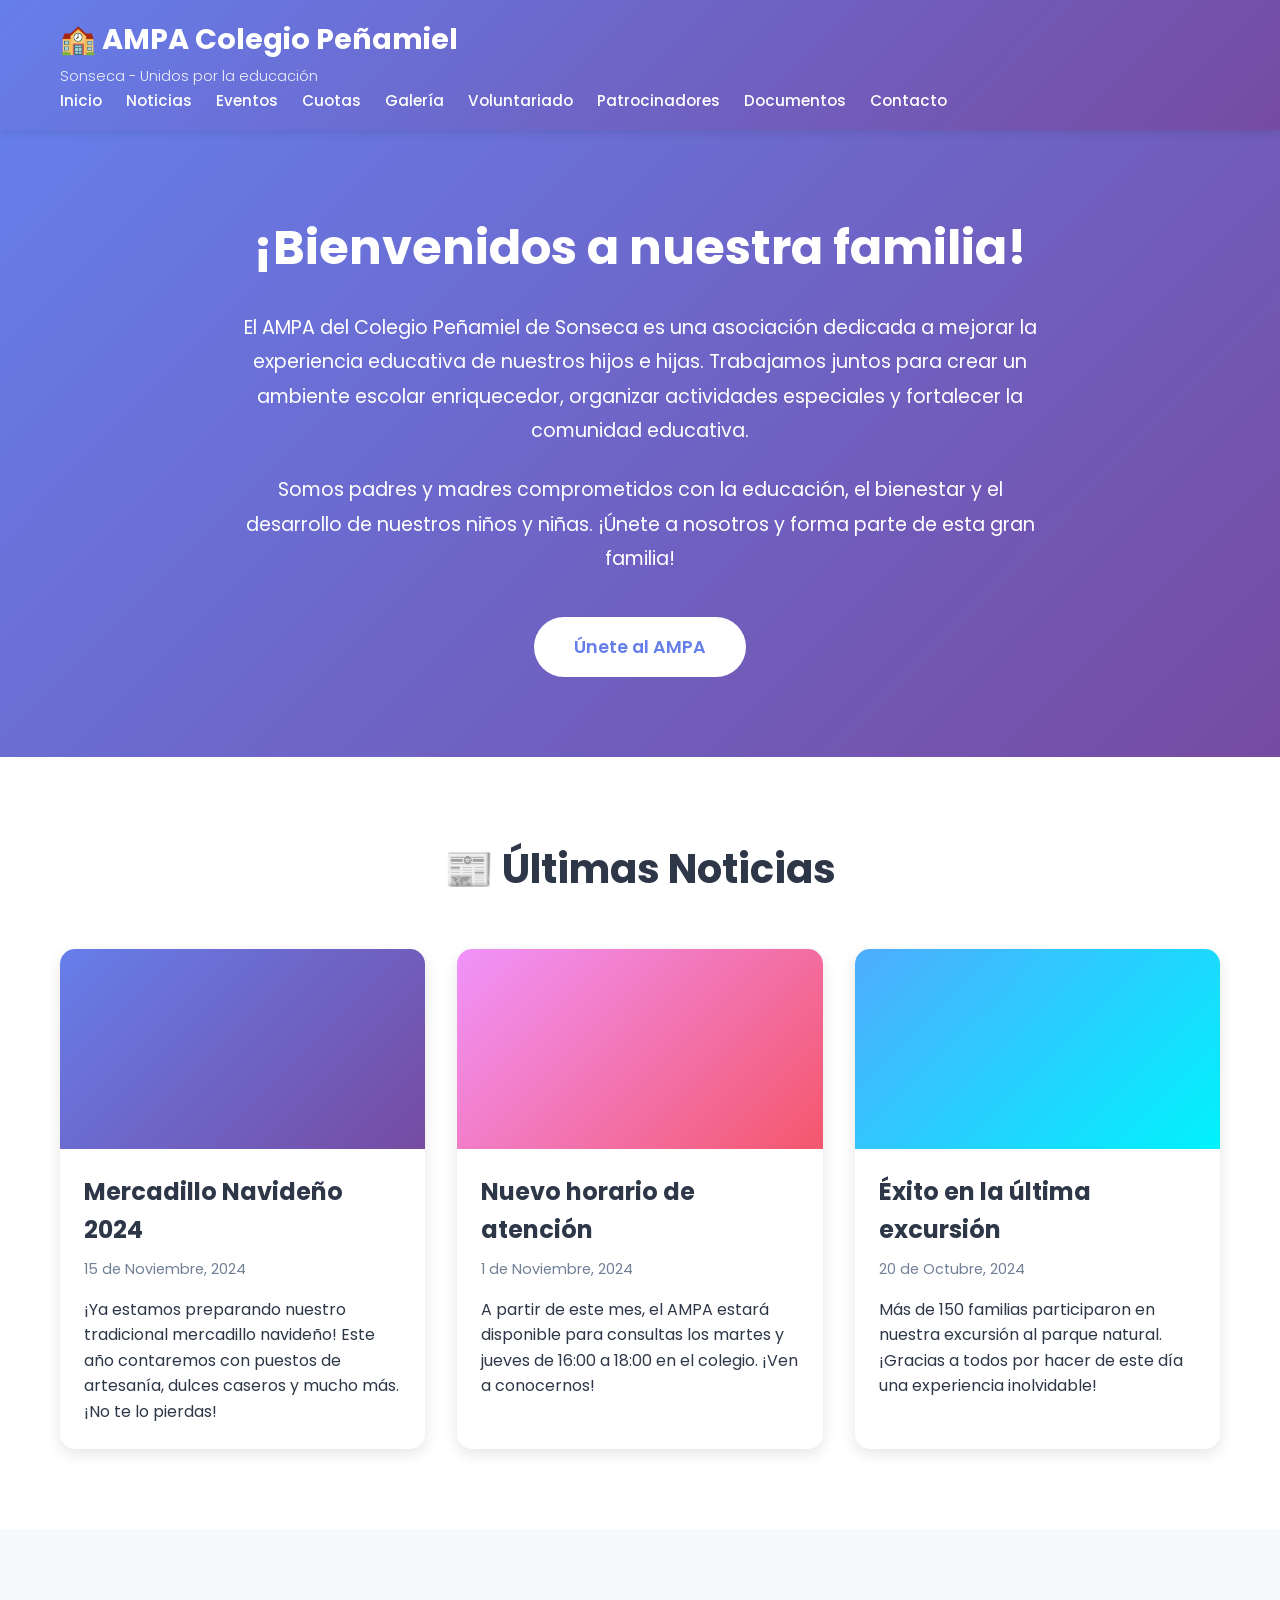
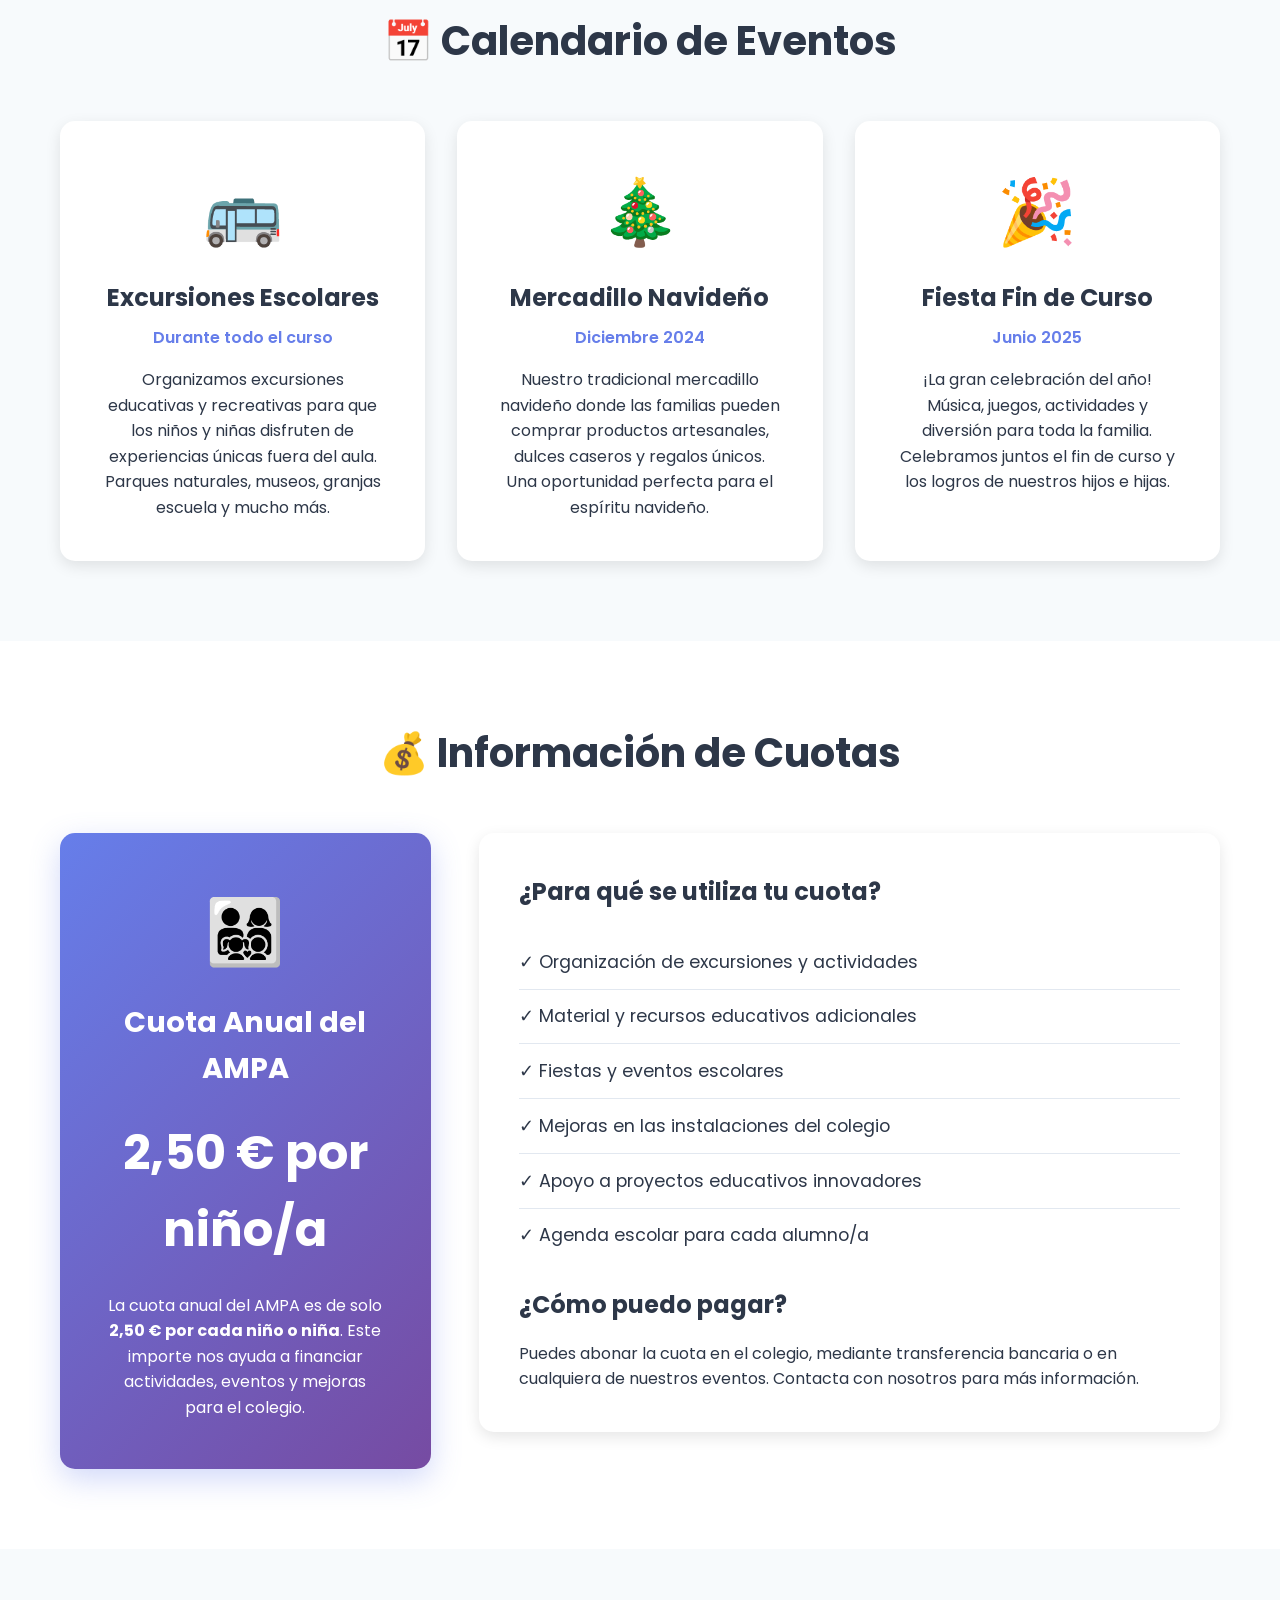
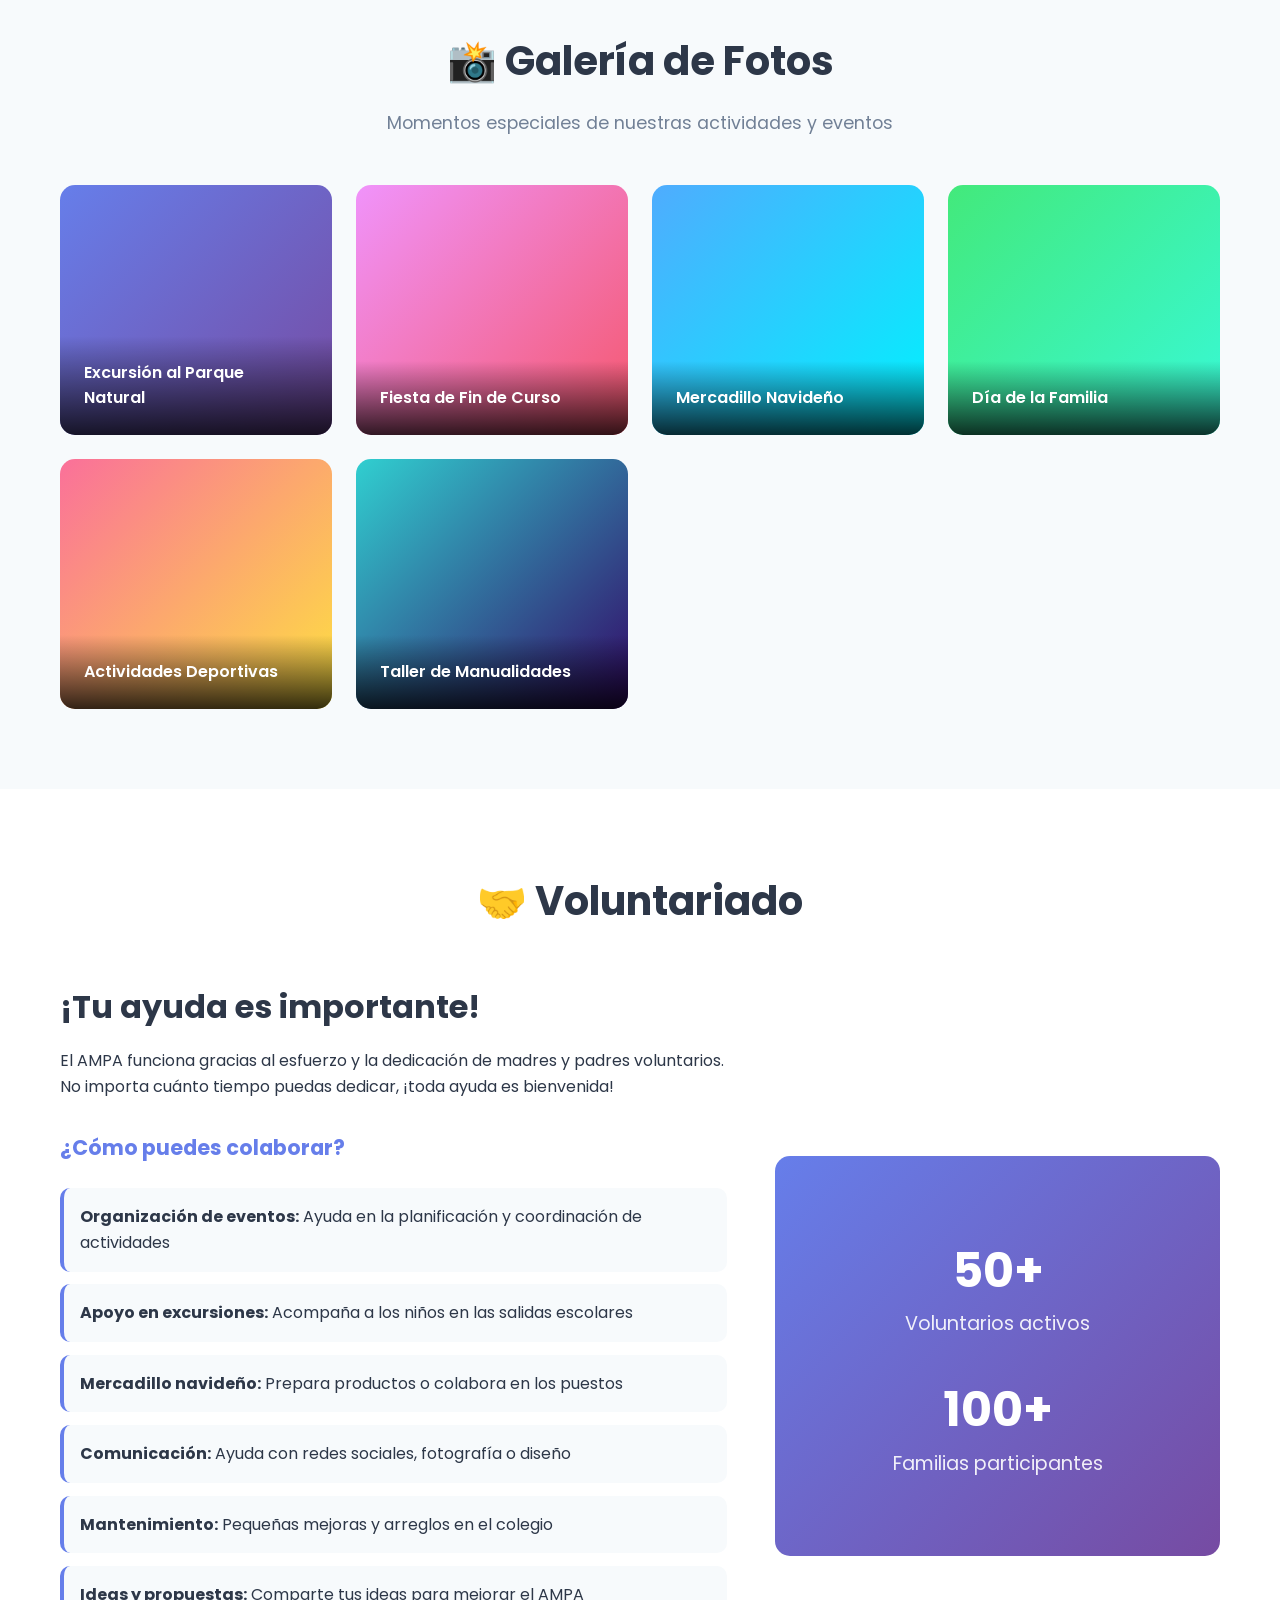
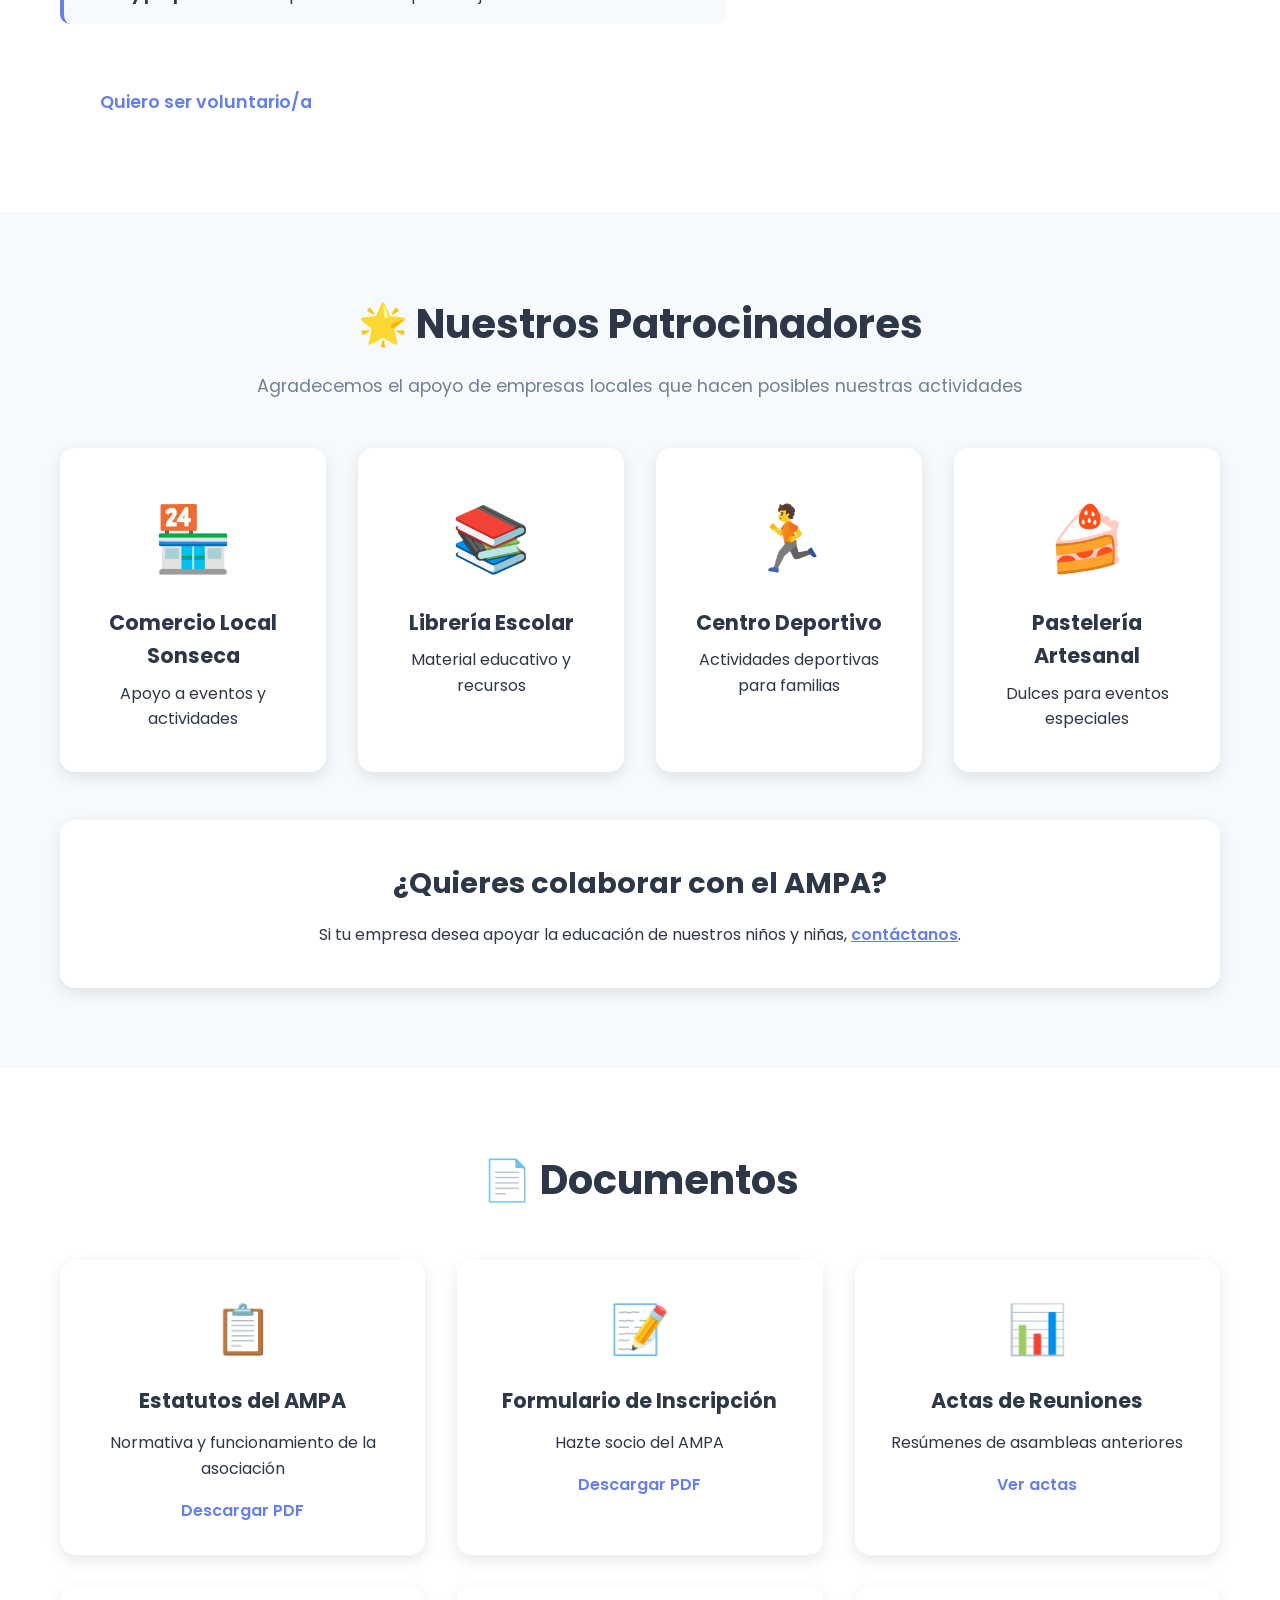
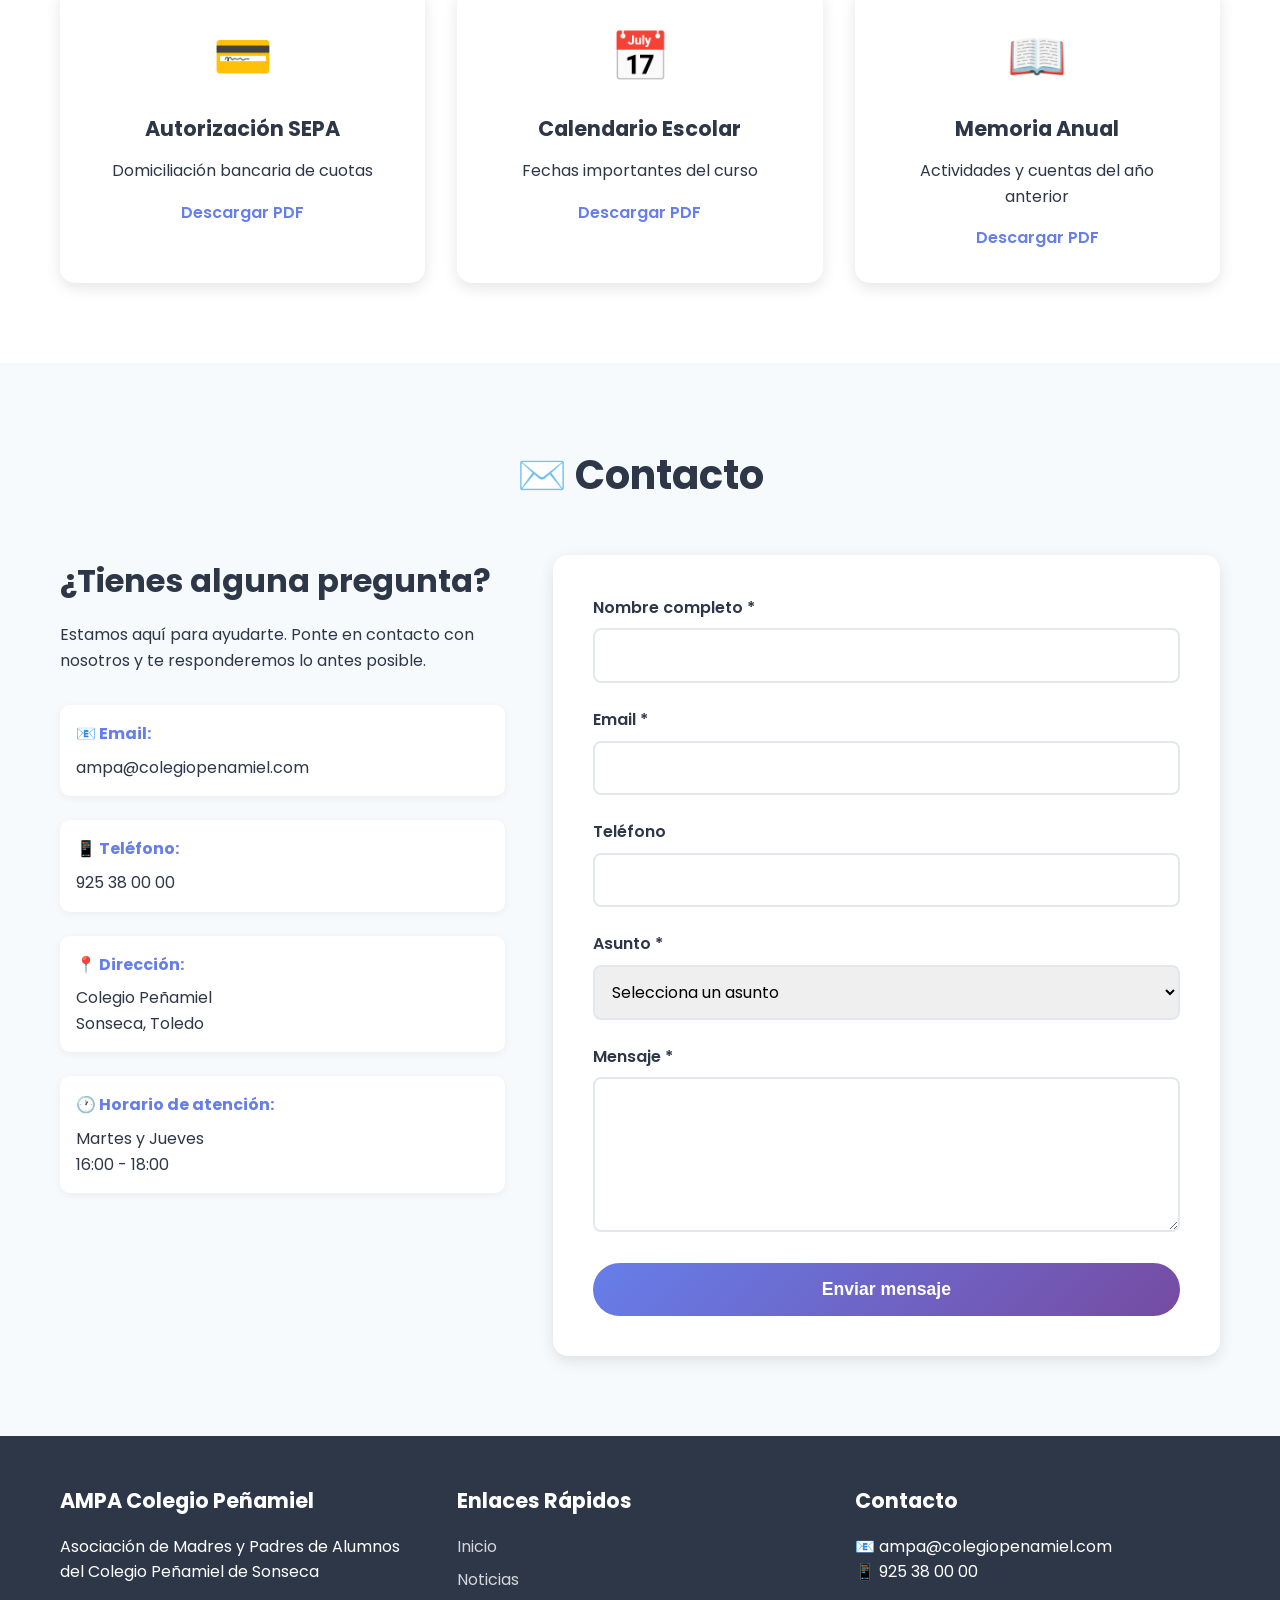
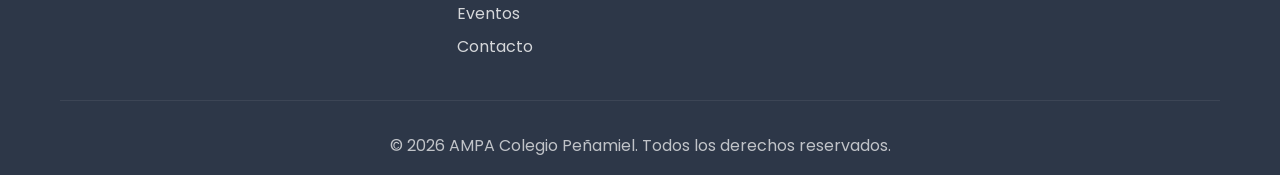
==== index.html @ 803f784a "Create complete AMPA website with all required sections Co-authored-by: ChechuJA <47888961+ChechuJA@" ====
<!DOCTYPE html>
<html lang="es">
<head>
    <meta charset="UTF-8">
    <meta name="viewport" content="width=device-width, initial-scale=1.0">
    <meta name="description" content="AMPA del Colegio Peñamiel de Sonseca - Asociación de Madres y Padres de Alumnos">
    <title>AMPA Colegio Peñamiel - Sonseca</title>
    <link rel="stylesheet" href="styles.css">
    <link rel="preconnect" href="https://fonts.googleapis.com">
    <link rel="preconnect" href="https://fonts.gstatic.com" crossorigin>
    <link href="https://fonts.googleapis.com/css2?family=Poppins:wght@300;400;600;700&display=swap" rel="stylesheet">
</head>
<body>
    <!-- Header -->
    <header>
        <div class="container">
            <div class="logo">
                <h1>🏫 AMPA Colegio Peñamiel</h1>
                <p class="subtitle">Sonseca - Unidos por la educación</p>
            </div>
            <nav>
                <ul>
                    <li><a href="#inicio">Inicio</a></li>
                    <li><a href="#noticias">Noticias</a></li>
                    <li><a href="#calendario">Eventos</a></li>
                    <li><a href="#cuotas">Cuotas</a></li>
                    <li><a href="#galeria">Galería</a></li>
                    <li><a href="#voluntariado">Voluntariado</a></li>
                    <li><a href="#patrocinadores">Patrocinadores</a></li>
                    <li><a href="#documentos">Documentos</a></li>
                    <li><a href="#contacto">Contacto</a></li>
                </ul>
            </nav>
        </div>
    </header>

    <!-- Hero Section / Inicio -->
    <section id="inicio" class="hero">
        <div class="container">
            <div class="hero-content">
                <h2>¡Bienvenidos a nuestra familia!</h2>
                <p class="welcome-text">El AMPA del Colegio Peñamiel de Sonseca es una asociación dedicada a mejorar la experiencia educativa de nuestros hijos e hijas. Trabajamos juntos para crear un ambiente escolar enriquecedor, organizar actividades especiales y fortalecer la comunidad educativa.</p>
                <p class="welcome-text">Somos padres y madres comprometidos con la educación, el bienestar y el desarrollo de nuestros niños y niñas. ¡Únete a nosotros y forma parte de esta gran familia!</p>
                <a href="#contacto" class="cta-button">Únete al AMPA</a>
            </div>
        </div>
    </section>

    <!-- Noticias Section -->
    <section id="noticias" class="section">
        <div class="container">
            <h2 class="section-title">📰 Últimas Noticias</h2>
            <div class="news-grid">
                <article class="news-card">
                    <div class="news-image" style="background: linear-gradient(135deg, #667eea 0%, #764ba2 100%);"></div>
                    <div class="news-content">
                        <h3>Mercadillo Navideño 2024</h3>
                        <p class="date">15 de Noviembre, 2024</p>
                        <p>¡Ya estamos preparando nuestro tradicional mercadillo navideño! Este año contaremos con puestos de artesanía, dulces caseros y mucho más. ¡No te lo pierdas!</p>
                    </div>
                </article>
                <article class="news-card">
                    <div class="news-image" style="background: linear-gradient(135deg, #f093fb 0%, #f5576c 100%);"></div>
                    <div class="news-content">
                        <h3>Nuevo horario de atención</h3>
                        <p class="date">1 de Noviembre, 2024</p>
                        <p>A partir de este mes, el AMPA estará disponible para consultas los martes y jueves de 16:00 a 18:00 en el colegio. ¡Ven a conocernos!</p>
                    </div>
                </article>
                <article class="news-card">
                    <div class="news-image" style="background: linear-gradient(135deg, #4facfe 0%, #00f2fe 100%);"></div>
                    <div class="news-content">
                        <h3>Éxito en la última excursión</h3>
                        <p class="date">20 de Octubre, 2024</p>
                        <p>Más de 150 familias participaron en nuestra excursión al parque natural. ¡Gracias a todos por hacer de este día una experiencia inolvidable!</p>
                    </div>
                </article>
            </div>
        </div>
    </section>

    <!-- Calendario de Eventos -->
    <section id="calendario" class="section section-alt">
        <div class="container">
            <h2 class="section-title">📅 Calendario de Eventos</h2>
            <div class="events-grid">
                <div class="event-card">
                    <div class="event-icon">🚌</div>
                    <h3>Excursiones Escolares</h3>
                    <p class="event-date">Durante todo el curso</p>
                    <p>Organizamos excursiones educativas y recreativas para que los niños y niñas disfruten de experiencias únicas fuera del aula. Parques naturales, museos, granjas escuela y mucho más.</p>
                </div>
                <div class="event-card">
                    <div class="event-icon">🎄</div>
                    <h3>Mercadillo Navideño</h3>
                    <p class="event-date">Diciembre 2024</p>
                    <p>Nuestro tradicional mercadillo navideño donde las familias pueden comprar productos artesanales, dulces caseros y regalos únicos. Una oportunidad perfecta para el espíritu navideño.</p>
                </div>
                <div class="event-card">
                    <div class="event-icon">🎉</div>
                    <h3>Fiesta Fin de Curso</h3>
                    <p class="event-date">Junio 2025</p>
                    <p>¡La gran celebración del año! Música, juegos, actividades y diversión para toda la familia. Celebramos juntos el fin de curso y los logros de nuestros hijos e hijas.</p>
                </div>
            </div>
        </div>
    </section>

    <!-- Información de Cuotas -->
    <section id="cuotas" class="section">
        <div class="container">
            <h2 class="section-title">💰 Información de Cuotas</h2>
            <div class="cuotas-content">
                <div class="cuota-card">
                    <div class="cuota-icon">👨‍👩‍👧‍👦</div>
                    <h3>Cuota Anual del AMPA</h3>
                    <p class="precio">2,50 € por niño/a</p>
                    <p>La cuota anual del AMPA es de solo <strong>2,50 € por cada niño o niña</strong>. Este importe nos ayuda a financiar actividades, eventos y mejoras para el colegio.</p>
                </div>
                <div class="cuota-info">
                    <h3>¿Para qué se utiliza tu cuota?</h3>
                    <ul class="benefits-list">
                        <li>✓ Organización de excursiones y actividades</li>
                        <li>✓ Material y recursos educativos adicionales</li>
                        <li>✓ Fiestas y eventos escolares</li>
                        <li>✓ Mejoras en las instalaciones del colegio</li>
                        <li>✓ Apoyo a proyectos educativos innovadores</li>
                        <li>✓ Agenda escolar para cada alumno/a</li>
                    </ul>
                    <h3>¿Cómo puedo pagar?</h3>
                    <p>Puedes abonar la cuota en el colegio, mediante transferencia bancaria o en cualquiera de nuestros eventos. Contacta con nosotros para más información.</p>
                </div>
            </div>
        </div>
    </section>

    <!-- Galería de Fotos -->
    <section id="galeria" class="section section-alt">
        <div class="container">
            <h2 class="section-title">📸 Galería de Fotos</h2>
            <p class="section-intro">Momentos especiales de nuestras actividades y eventos</p>
            <div class="gallery-grid">
                <div class="gallery-item" style="background: linear-gradient(135deg, #667eea 0%, #764ba2 100%);">
                    <div class="gallery-overlay">
                        <p>Excursión al Parque Natural</p>
                    </div>
                </div>
                <div class="gallery-item" style="background: linear-gradient(135deg, #f093fb 0%, #f5576c 100%);">
                    <div class="gallery-overlay">
                        <p>Fiesta de Fin de Curso</p>
                    </div>
                </div>
                <div class="gallery-item" style="background: linear-gradient(135deg, #4facfe 0%, #00f2fe 100%);">
                    <div class="gallery-overlay">
                        <p>Mercadillo Navideño</p>
                    </div>
                </div>
                <div class="gallery-item" style="background: linear-gradient(135deg, #43e97b 0%, #38f9d7 100%);">
                    <div class="gallery-overlay">
                        <p>Día de la Familia</p>
                    </div>
                </div>
                <div class="gallery-item" style="background: linear-gradient(135deg, #fa709a 0%, #fee140 100%);">
                    <div class="gallery-overlay">
                        <p>Actividades Deportivas</p>
                    </div>
                </div>
                <div class="gallery-item" style="background: linear-gradient(135deg, #30cfd0 0%, #330867 100%);">
                    <div class="gallery-overlay">
                        <p>Taller de Manualidades</p>
                    </div>
                </div>
            </div>
        </div>
    </section>

    <!-- Voluntariado -->
    <section id="voluntariado" class="section">
        <div class="container">
            <h2 class="section-title">🤝 Voluntariado</h2>
            <div class="voluntariado-content">
                <div class="voluntariado-text">
                    <h3>¡Tu ayuda es importante!</h3>
                    <p>El AMPA funciona gracias al esfuerzo y la dedicación de madres y padres voluntarios. No importa cuánto tiempo puedas dedicar, ¡toda ayuda es bienvenida!</p>
                    <h4>¿Cómo puedes colaborar?</h4>
                    <ul class="volunteer-list">
                        <li><strong>Organización de eventos:</strong> Ayuda en la planificación y coordinación de actividades</li>
                        <li><strong>Apoyo en excursiones:</strong> Acompaña a los niños en las salidas escolares</li>
                        <li><strong>Mercadillo navideño:</strong> Prepara productos o colabora en los puestos</li>
                        <li><strong>Comunicación:</strong> Ayuda con redes sociales, fotografía o diseño</li>
                        <li><strong>Mantenimiento:</strong> Pequeñas mejoras y arreglos en el colegio</li>
                        <li><strong>Ideas y propuestas:</strong> Comparte tus ideas para mejorar el AMPA</li>
                    </ul>
                    <a href="#contacto" class="cta-button">Quiero ser voluntario/a</a>
                </div>
                <div class="voluntariado-image" style="background: linear-gradient(135deg, #667eea 0%, #764ba2 100%);">
                    <div class="volunteer-stats">
                        <div class="stat">
                            <h3>50+</h3>
                            <p>Voluntarios activos</p>
                        </div>
                        <div class="stat">
                            <h3>100+</h3>
                            <p>Familias participantes</p>
                        </div>
                    </div>
                </div>
            </div>
        </div>
    </section>

    <!-- Patrocinadores -->
    <section id="patrocinadores" class="section section-alt">
        <div class="container">
            <h2 class="section-title">🌟 Nuestros Patrocinadores</h2>
            <p class="section-intro">Agradecemos el apoyo de empresas locales que hacen posibles nuestras actividades</p>
            <div class="sponsors-grid">
                <div class="sponsor-card">
                    <div class="sponsor-logo">🏪</div>
                    <h4>Comercio Local Sonseca</h4>
                    <p>Apoyo a eventos y actividades</p>
                </div>
                <div class="sponsor-card">
                    <div class="sponsor-logo">📚</div>
                    <h4>Librería Escolar</h4>
                    <p>Material educativo y recursos</p>
                </div>
                <div class="sponsor-card">
                    <div class="sponsor-logo">🏃</div>
                    <h4>Centro Deportivo</h4>
                    <p>Actividades deportivas para familias</p>
                </div>
                <div class="sponsor-card">
                    <div class="sponsor-logo">🍰</div>
                    <h4>Pastelería Artesanal</h4>
                    <p>Dulces para eventos especiales</p>
                </div>
            </div>
            <div class="become-sponsor">
                <h3>¿Quieres colaborar con el AMPA?</h3>
                <p>Si tu empresa desea apoyar la educación de nuestros niños y niñas, <a href="#contacto">contáctanos</a>.</p>
            </div>
        </div>
    </section>

    <!-- Documentos -->
    <section id="documentos" class="section">
        <div class="container">
            <h2 class="section-title">📄 Documentos</h2>
            <div class="documents-grid">
                <div class="document-card">
                    <div class="document-icon">📋</div>
                    <h4>Estatutos del AMPA</h4>
                    <p>Normativa y funcionamiento de la asociación</p>
                    <a href="#" class="doc-link">Descargar PDF</a>
                </div>
                <div class="document-card">
                    <div class="document-icon">📝</div>
                    <h4>Formulario de Inscripción</h4>
                    <p>Hazte socio del AMPA</p>
                    <a href="#" class="doc-link">Descargar PDF</a>
                </div>
                <div class="document-card">
                    <div class="document-icon">📊</div>
                    <h4>Actas de Reuniones</h4>
                    <p>Resúmenes de asambleas anteriores</p>
                    <a href="#" class="doc-link">Ver actas</a>
                </div>
                <div class="document-card">
                    <div class="document-icon">💳</div>
                    <h4>Autorización SEPA</h4>
                    <p>Domiciliación bancaria de cuotas</p>
                    <a href="#" class="doc-link">Descargar PDF</a>
                </div>
                <div class="document-card">
                    <div class="document-icon">📅</div>
                    <h4>Calendario Escolar</h4>
                    <p>Fechas importantes del curso</p>
                    <a href="#" class="doc-link">Descargar PDF</a>
                </div>
                <div class="document-card">
                    <div class="document-icon">📖</div>
                    <h4>Memoria Anual</h4>
                    <p>Actividades y cuentas del año anterior</p>
                    <a href="#" class="doc-link">Descargar PDF</a>
                </div>
            </div>
        </div>
    </section>

    <!-- Formulario de Contacto -->
    <section id="contacto" class="section section-alt">
        <div class="container">
            <h2 class="section-title">✉️ Contacto</h2>
            <div class="contact-content">
                <div class="contact-info">
                    <h3>¿Tienes alguna pregunta?</h3>
                    <p>Estamos aquí para ayudarte. Ponte en contacto con nosotros y te responderemos lo antes posible.</p>
                    <div class="contact-details">
                        <div class="contact-item">
                            <strong>📧 Email:</strong>
                            <p>ampa@colegiopenamiel.com</p>
                        </div>
                        <div class="contact-item">
                            <strong>📱 Teléfono:</strong>
                            <p>925 38 00 00</p>
                        </div>
                        <div class="contact-item">
                            <strong>📍 Dirección:</strong>
                            <p>Colegio Peñamiel<br>Sonseca, Toledo</p>
                        </div>
                        <div class="contact-item">
                            <strong>🕐 Horario de atención:</strong>
                            <p>Martes y Jueves<br>16:00 - 18:00</p>
                        </div>
                    </div>
                </div>
                <div class="contact-form-container">
                    <form id="contactForm" class="contact-form">
                        <div class="form-group">
                            <label for="nombre">Nombre completo *</label>
                            <input type="text" id="nombre" name="nombre" required>
                        </div>
                        <div class="form-group">
                            <label for="email">Email *</label>
                            <input type="email" id="email" name="email" required>
                        </div>
                        <div class="form-group">
                            <label for="telefono">Teléfono</label>
                            <input type="tel" id="telefono" name="telefono">
                        </div>
                        <div class="form-group">
                            <label for="asunto">Asunto *</label>
                            <select id="asunto" name="asunto" required>
                                <option value="">Selecciona un asunto</option>
                                <option value="inscripcion">Inscripción al AMPA</option>
                                <option value="voluntariado">Voluntariado</option>
                                <option value="eventos">Información sobre eventos</option>
                                <option value="cuotas">Consulta sobre cuotas</option>
                                <option value="patrocinio">Patrocinio</option>
                                <option value="otro">Otro</option>
                            </select>
                        </div>
                        <div class="form-group">
                            <label for="mensaje">Mensaje *</label>
                            <textarea id="mensaje" name="mensaje" rows="5" required></textarea>
                        </div>
                        <button type="submit" class="submit-button">Enviar mensaje</button>
                    </form>
                </div>
            </div>
        </div>
    </section>

    <!-- Footer -->
    <footer>
        <div class="container">
            <div class="footer-content">
                <div class="footer-section">
                    <h4>AMPA Colegio Peñamiel</h4>
                    <p>Asociación de Madres y Padres de Alumnos del Colegio Peñamiel de Sonseca</p>
                </div>
                <div class="footer-section">
                    <h4>Enlaces Rápidos</h4>
                    <ul>
                        <li><a href="#inicio">Inicio</a></li>
                        <li><a href="#noticias">Noticias</a></li>
                        <li><a href="#calendario">Eventos</a></li>
                        <li><a href="#contacto">Contacto</a></li>
                    </ul>
                </div>
                <div class="footer-section">
                    <h4>Contacto</h4>
                    <p>📧 ampa@colegiopenamiel.com</p>
                    <p>📱 925 38 00 00</p>
                </div>
            </div>
            <div class="footer-bottom">
                <p>&copy; 2024 AMPA Colegio Peñamiel. Todos los derechos reservados.</p>
            </div>
        </div>
    </footer>

    <script src="script.js"></script>
</body>
</html>
---- styles.css ----
/* Reset and Base Styles */
* {
    margin: 0;
    padding: 0;
    box-sizing: border-box;
}

:root {
    --primary-color: #667eea;
    --secondary-color: #764ba2;
    --accent-color: #f093fb;
    --text-dark: #2d3748;
    --text-light: #718096;
    --bg-light: #f7fafc;
    --bg-white: #ffffff;
    --border-color: #e2e8f0;
    --success-color: #48bb78;
    --warning-color: #ed8936;
}

body {
    font-family: 'Poppins', sans-serif;
    line-height: 1.6;
    color: var(--text-dark);
    background-color: var(--bg-white);
}

.container {
    max-width: 1200px;
    margin: 0 auto;
    padding: 0 20px;
}

/* Header */
header {
    background: linear-gradient(135deg, var(--primary-color) 0%, var(--secondary-color) 100%);
    color: white;
    padding: 1rem 0;
    box-shadow: 0 2px 10px rgba(0,0,0,0.1);
    position: sticky;
    top: 0;
    z-index: 1000;
}

header .container {
    display: flex;
    justify-content: space-between;
    align-items: center;
    flex-wrap: wrap;
}

.logo h1 {
    font-size: 1.8rem;
    font-weight: 700;
    margin-bottom: 0.2rem;
}

.logo .subtitle {
    font-size: 0.9rem;
    opacity: 0.9;
    font-weight: 300;
}

nav ul {
    list-style: none;
    display: flex;
    gap: 1.5rem;
    flex-wrap: wrap;
}

nav a {
    color: white;
    text-decoration: none;
    font-weight: 500;
    transition: opacity 0.3s;
    font-size: 0.95rem;
}

nav a:hover {
    opacity: 0.8;
}

/* Hero Section */
.hero {
    background: linear-gradient(135deg, #667eea 0%, #764ba2 100%);
    color: white;
    padding: 5rem 0;
    text-align: center;
}

.hero-content h2 {
    font-size: 3rem;
    font-weight: 700;
    margin-bottom: 1.5rem;
}

.welcome-text {
    font-size: 1.2rem;
    max-width: 800px;
    margin: 0 auto 1.5rem;
    line-height: 1.8;
}

.cta-button {
    display: inline-block;
    background: white;
    color: var(--primary-color);
    padding: 1rem 2.5rem;
    border-radius: 50px;
    text-decoration: none;
    font-weight: 600;
    margin-top: 1rem;
    transition: transform 0.3s, box-shadow 0.3s;
    font-size: 1.1rem;
}

.cta-button:hover {
    transform: translateY(-2px);
    box-shadow: 0 10px 25px rgba(0,0,0,0.2);
}

/* Section Styles */
.section {
    padding: 5rem 0;
}

.section-alt {
    background-color: var(--bg-light);
}

.section-title {
    font-size: 2.5rem;
    font-weight: 700;
    text-align: center;
    margin-bottom: 1rem;
    color: var(--text-dark);
}

.section-intro {
    text-align: center;
    font-size: 1.1rem;
    color: var(--text-light);
    margin-bottom: 3rem;
}

/* News Section */
.news-grid {
    display: grid;
    grid-template-columns: repeat(auto-fit, minmax(300px, 1fr));
    gap: 2rem;
    margin-top: 3rem;
}

.news-card {
    background: white;
    border-radius: 15px;
    overflow: hidden;
    box-shadow: 0 5px 15px rgba(0,0,0,0.1);
    transition: transform 0.3s, box-shadow 0.3s;
}

.news-card:hover {
    transform: translateY(-5px);
    box-shadow: 0 10px 25px rgba(0,0,0,0.15);
}

.news-image {
    height: 200px;
    background-size: cover;
    background-position: center;
}

.news-content {
    padding: 1.5rem;
}

.news-content h3 {
    font-size: 1.5rem;
    margin-bottom: 0.5rem;
    color: var(--text-dark);
}

.news-content .date {
    color: var(--text-light);
    font-size: 0.9rem;
    margin-bottom: 1rem;
}

/* Events Section */
.events-grid {
    display: grid;
    grid-template-columns: repeat(auto-fit, minmax(280px, 1fr));
    gap: 2rem;
    margin-top: 3rem;
}

.event-card {
    background: white;
    padding: 2.5rem;
    border-radius: 15px;
    text-align: center;
    box-shadow: 0 5px 15px rgba(0,0,0,0.1);
    transition: transform 0.3s;
}

.event-card:hover {
    transform: translateY(-5px);
}

.event-icon {
    font-size: 4rem;
    margin-bottom: 1rem;
}

.event-card h3 {
    font-size: 1.5rem;
    margin-bottom: 0.5rem;
    color: var(--text-dark);
}

.event-date {
    color: var(--primary-color);
    font-weight: 600;
    margin-bottom: 1rem;
}

/* Cuotas Section */
.cuotas-content {
    display: grid;
    grid-template-columns: 1fr 2fr;
    gap: 3rem;
    margin-top: 3rem;
    align-items: start;
}

.cuota-card {
    background: linear-gradient(135deg, var(--primary-color) 0%, var(--secondary-color) 100%);
    color: white;
    padding: 3rem;
    border-radius: 15px;
    text-align: center;
    box-shadow: 0 10px 30px rgba(102, 126, 234, 0.3);
}

.cuota-icon {
    font-size: 4rem;
    margin-bottom: 1rem;
}

.cuota-card h3 {
    font-size: 1.8rem;
    margin-bottom: 1rem;
}

.precio {
    font-size: 3rem;
    font-weight: 700;
    margin: 1.5rem 0;
}

.cuota-info {
    background: white;
    padding: 2.5rem;
    border-radius: 15px;
    box-shadow: 0 5px 15px rgba(0,0,0,0.1);
}

.cuota-info h3 {
    color: var(--text-dark);
    margin-bottom: 1rem;
    font-size: 1.5rem;
}

.benefits-list {
    list-style: none;
    margin: 1.5rem 0;
}

.benefits-list li {
    padding: 0.8rem 0;
    border-bottom: 1px solid var(--border-color);
    font-size: 1.1rem;
}

.benefits-list li:last-child {
    border-bottom: none;
}

/* Gallery Section */
.gallery-grid {
    display: grid;
    grid-template-columns: repeat(auto-fit, minmax(250px, 1fr));
    gap: 1.5rem;
    margin-top: 3rem;
}

.gallery-item {
    height: 250px;
    border-radius: 15px;
    overflow: hidden;
    position: relative;
    cursor: pointer;
    transition: transform 0.3s;
}

.gallery-item:hover {
    transform: scale(1.05);
}

.gallery-overlay {
    position: absolute;
    bottom: 0;
    left: 0;
    right: 0;
    background: linear-gradient(to top, rgba(0,0,0,0.8), transparent);
    color: white;
    padding: 1.5rem;
    font-weight: 600;
}

/* Voluntariado Section */
.voluntariado-content {
    display: grid;
    grid-template-columns: 1.5fr 1fr;
    gap: 3rem;
    margin-top: 3rem;
    align-items: center;
}

.voluntariado-text h3 {
    font-size: 2rem;
    margin-bottom: 1rem;
    color: var(--text-dark);
}

.voluntariado-text h4 {
    font-size: 1.3rem;
    margin-top: 2rem;
    margin-bottom: 1rem;
    color: var(--primary-color);
}

.volunteer-list {
    list-style: none;
    margin: 1.5rem 0 2rem;
}

.volunteer-list li {
    padding: 1rem;
    margin-bottom: 0.8rem;
    background: var(--bg-light);
    border-radius: 10px;
    border-left: 4px solid var(--primary-color);
}

.voluntariado-image {
    height: 400px;
    border-radius: 15px;
    display: flex;
    align-items: center;
    justify-content: center;
    color: white;
}

.volunteer-stats {
    text-align: center;
}

.volunteer-stats .stat {
    margin: 2rem 0;
}

.volunteer-stats h3 {
    font-size: 3rem;
    font-weight: 700;
}

.volunteer-stats p {
    font-size: 1.2rem;
    opacity: 0.9;
}

/* Sponsors Section */
.sponsors-grid {
    display: grid;
    grid-template-columns: repeat(auto-fit, minmax(250px, 1fr));
    gap: 2rem;
    margin-top: 3rem;
}

.sponsor-card {
    background: white;
    padding: 2.5rem;
    border-radius: 15px;
    text-align: center;
    box-shadow: 0 5px 15px rgba(0,0,0,0.1);
    transition: transform 0.3s;
}

.sponsor-card:hover {
    transform: translateY(-5px);
}

.sponsor-logo {
    font-size: 4rem;
    margin-bottom: 1rem;
}

.sponsor-card h4 {
    font-size: 1.3rem;
    margin-bottom: 0.5rem;
    color: var(--text-dark);
}

.become-sponsor {
    margin-top: 3rem;
    text-align: center;
    padding: 2.5rem;
    background: white;
    border-radius: 15px;
    box-shadow: 0 5px 15px rgba(0,0,0,0.1);
}

.become-sponsor h3 {
    font-size: 1.8rem;
    margin-bottom: 1rem;
    color: var(--text-dark);
}

.become-sponsor a {
    color: var(--primary-color);
    font-weight: 600;
}

/* Documents Section */
.documents-grid {
    display: grid;
    grid-template-columns: repeat(auto-fit, minmax(280px, 1fr));
    gap: 2rem;
    margin-top: 3rem;
}

.document-card {
    background: white;
    padding: 2rem;
    border-radius: 15px;
    box-shadow: 0 5px 15px rgba(0,0,0,0.1);
    transition: transform 0.3s;
    text-align: center;
}

.document-card:hover {
    transform: translateY(-5px);
}

.document-icon {
    font-size: 3rem;
    margin-bottom: 1rem;
}

.document-card h4 {
    font-size: 1.3rem;
    margin-bottom: 0.8rem;
    color: var(--text-dark);
}

.doc-link {
    display: inline-block;
    margin-top: 1rem;
    color: var(--primary-color);
    text-decoration: none;
    font-weight: 600;
    transition: color 0.3s;
}

.doc-link:hover {
    color: var(--secondary-color);
}

/* Contact Section */
.contact-content {
    display: grid;
    grid-template-columns: 1fr 1.5fr;
    gap: 3rem;
    margin-top: 3rem;
}

.contact-info h3 {
    font-size: 2rem;
    margin-bottom: 1rem;
    color: var(--text-dark);
}

.contact-details {
    margin-top: 2rem;
}

.contact-item {
    margin-bottom: 1.5rem;
    padding: 1rem;
    background: white;
    border-radius: 10px;
    box-shadow: 0 2px 8px rgba(0,0,0,0.05);
}

.contact-item strong {
    color: var(--primary-color);
    display: block;
    margin-bottom: 0.5rem;
}

.contact-form-container {
    background: white;
    padding: 2.5rem;
    border-radius: 15px;
    box-shadow: 0 5px 15px rgba(0,0,0,0.1);
}

.contact-form .form-group {
    margin-bottom: 1.5rem;
}

.contact-form label {
    display: block;
    margin-bottom: 0.5rem;
    font-weight: 600;
    color: var(--text-dark);
}

.contact-form input,
.contact-form select,
.contact-form textarea {
    width: 100%;
    padding: 0.8rem;
    border: 2px solid var(--border-color);
    border-radius: 8px;
    font-family: 'Poppins', sans-serif;
    font-size: 1rem;
    transition: border-color 0.3s;
}

.contact-form input:focus,
.contact-form select:focus,
.contact-form textarea:focus {
    outline: none;
    border-color: var(--primary-color);
}

.submit-button {
    background: linear-gradient(135deg, var(--primary-color) 0%, var(--secondary-color) 100%);
    color: white;
    padding: 1rem 2.5rem;
    border: none;
    border-radius: 50px;
    font-size: 1.1rem;
    font-weight: 600;
    cursor: pointer;
    transition: transform 0.3s, box-shadow 0.3s;
    width: 100%;
}

.submit-button:hover {
    transform: translateY(-2px);
    box-shadow: 0 10px 25px rgba(102, 126, 234, 0.3);
}

/* Footer */
footer {
    background: var(--text-dark);
    color: white;
    padding: 3rem 0 1rem;
}

.footer-content {
    display: grid;
    grid-template-columns: repeat(auto-fit, minmax(250px, 1fr));
    gap: 2rem;
    margin-bottom: 2rem;
}

.footer-section h4 {
    font-size: 1.3rem;
    margin-bottom: 1rem;
}

.footer-section ul {
    list-style: none;
}

.footer-section ul li {
    margin-bottom: 0.5rem;
}

.footer-section a {
    color: white;
    text-decoration: none;
    opacity: 0.8;
    transition: opacity 0.3s;
}

.footer-section a:hover {
    opacity: 1;
}

.footer-bottom {
    text-align: center;
    padding-top: 2rem;
    border-top: 1px solid rgba(255,255,255,0.1);
    opacity: 0.7;
}

/* Responsive Design */
@media (max-width: 768px) {
    header .container {
        flex-direction: column;
        gap: 1rem;
    }
    
    nav ul {
        justify-content: center;
        gap: 1rem;
    }
    
    nav a {
        font-size: 0.85rem;
    }
    
    .hero-content h2 {
        font-size: 2rem;
    }
    
    .welcome-text {
        font-size: 1rem;
    }
    
    .section-title {
        font-size: 2rem;
    }
    
    .cuotas-content,
    .voluntariado-content,
    .contact-content {
        grid-template-columns: 1fr;
    }
    
    .voluntariado-image {
        height: 300px;
    }
    
    .news-grid,
    .events-grid,
    .sponsors-grid,
    .documents-grid,
    .gallery-grid {
        grid-template-columns: 1fr;
    }
}

@media (max-width: 480px) {
    .logo h1 {
        font-size: 1.5rem;
    }
    
    .hero {
        padding: 3rem 0;
    }
    
    .hero-content h2 {
        font-size: 1.8rem;
    }
    
    .section {
        padding: 3rem 0;
    }
    
    .cta-button {
        padding: 0.8rem 2rem;
        font-size: 1rem;
    }
}

/* Smooth scrolling */
html {
    scroll-behavior: smooth;
}

/* Loading animation for images */
@keyframes fadeIn {
    from {
        opacity: 0;
        transform: translateY(20px);
    }
    to {
        opacity: 1;
        transform: translateY(0);
    }
}

.news-card,
.event-card,
.gallery-item {
    animation: fadeIn 0.6s ease-in-out;
}
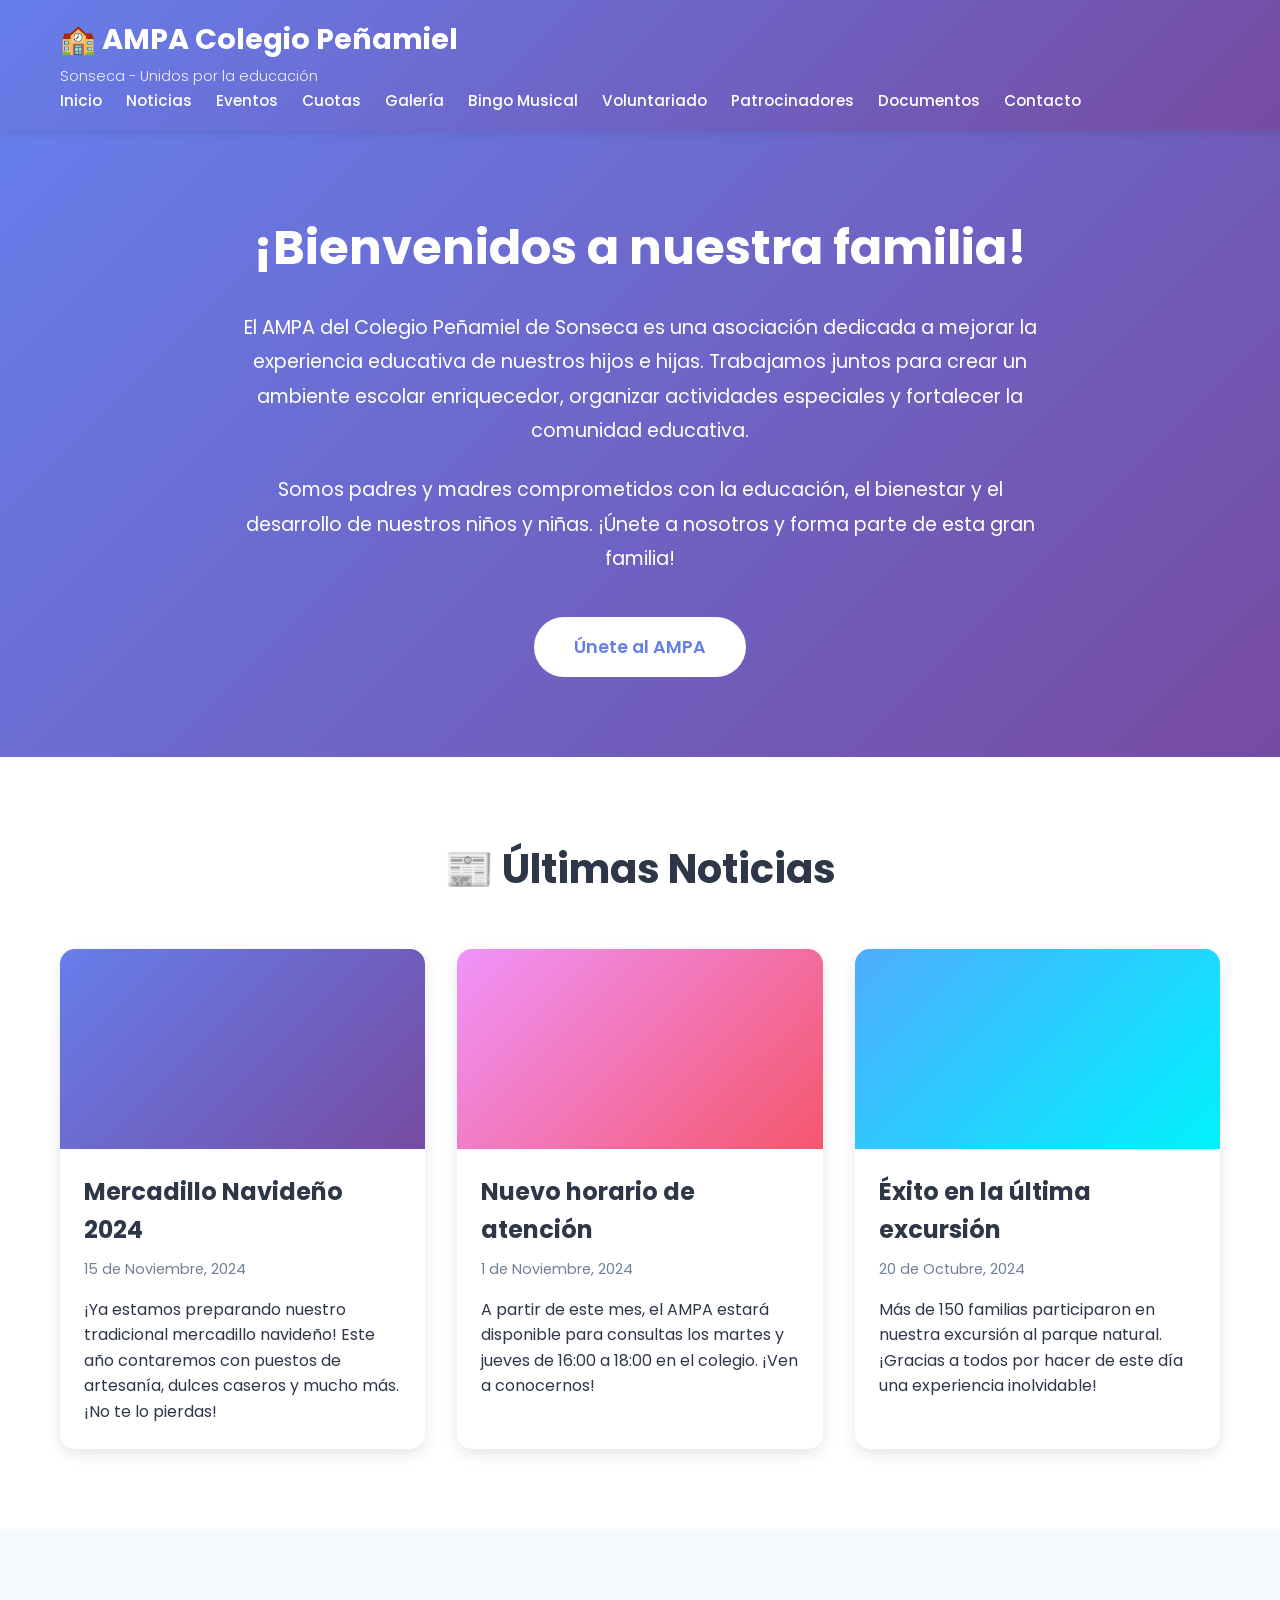
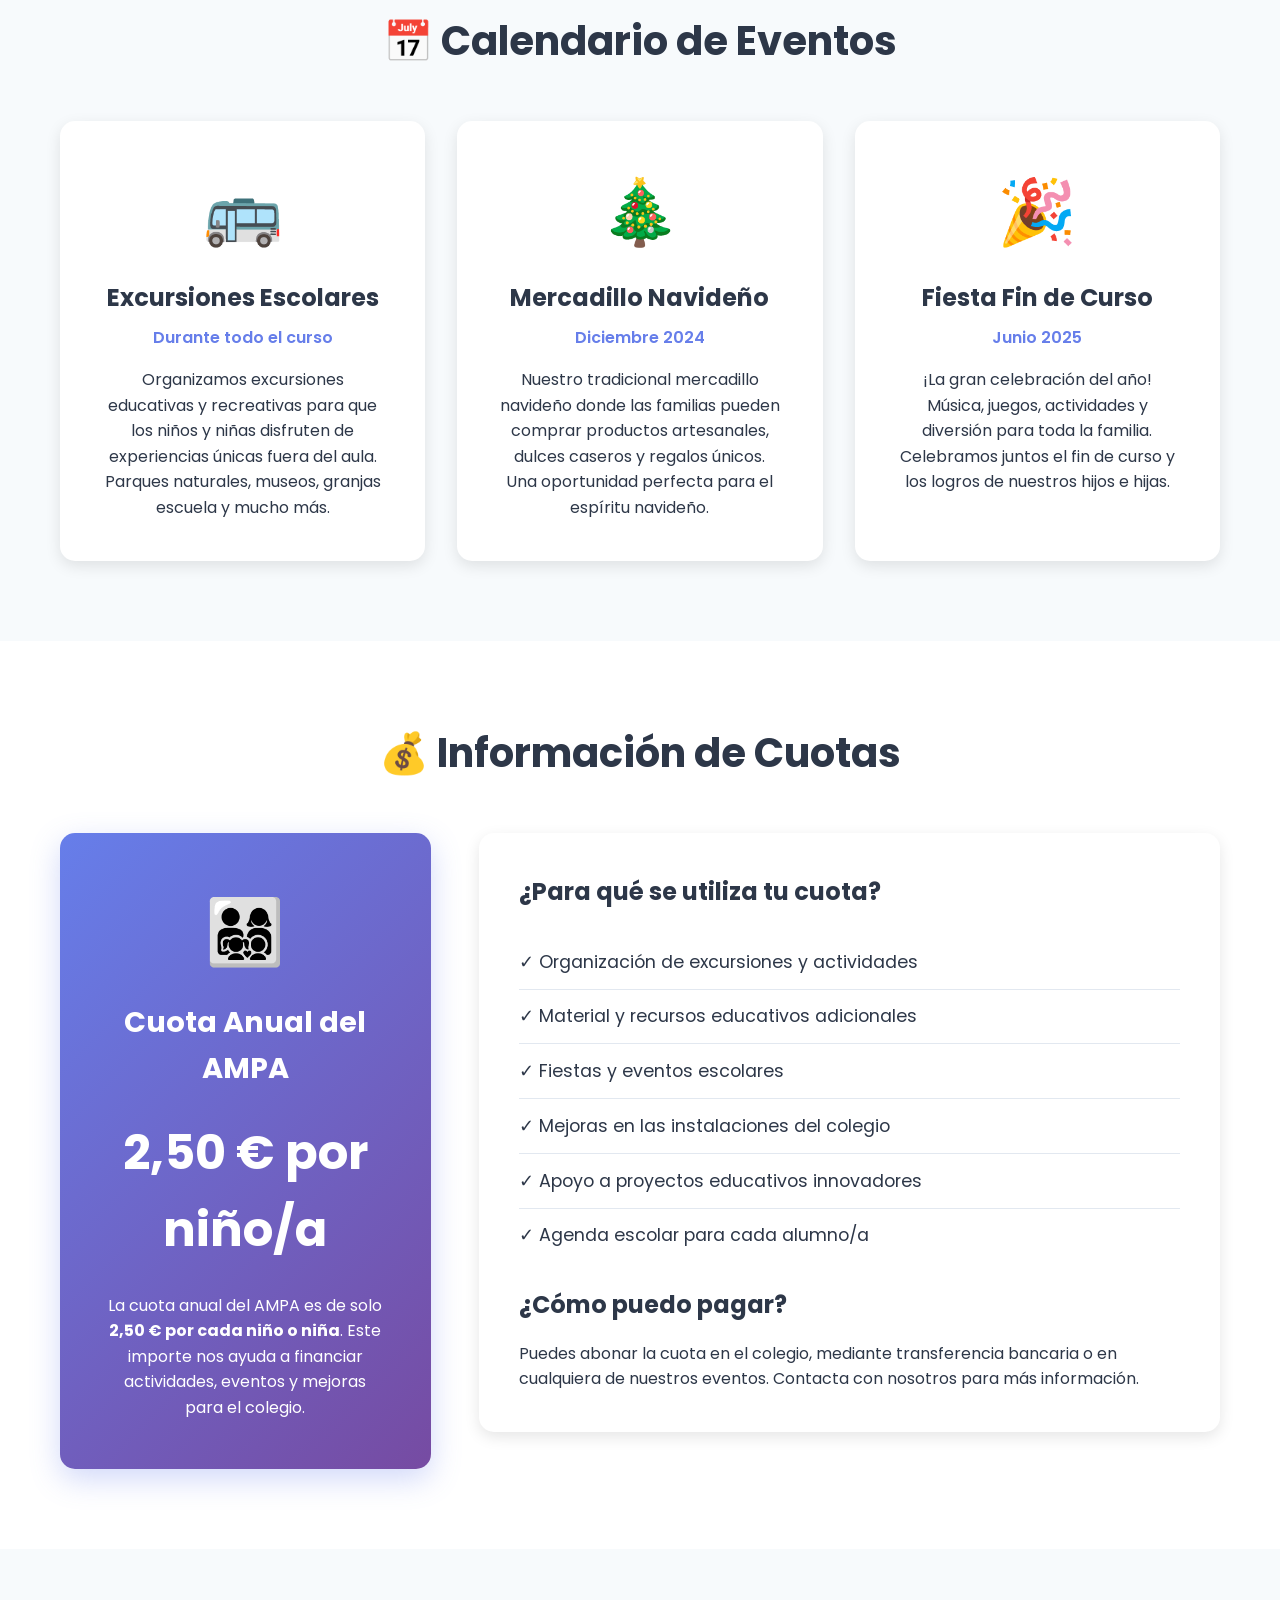
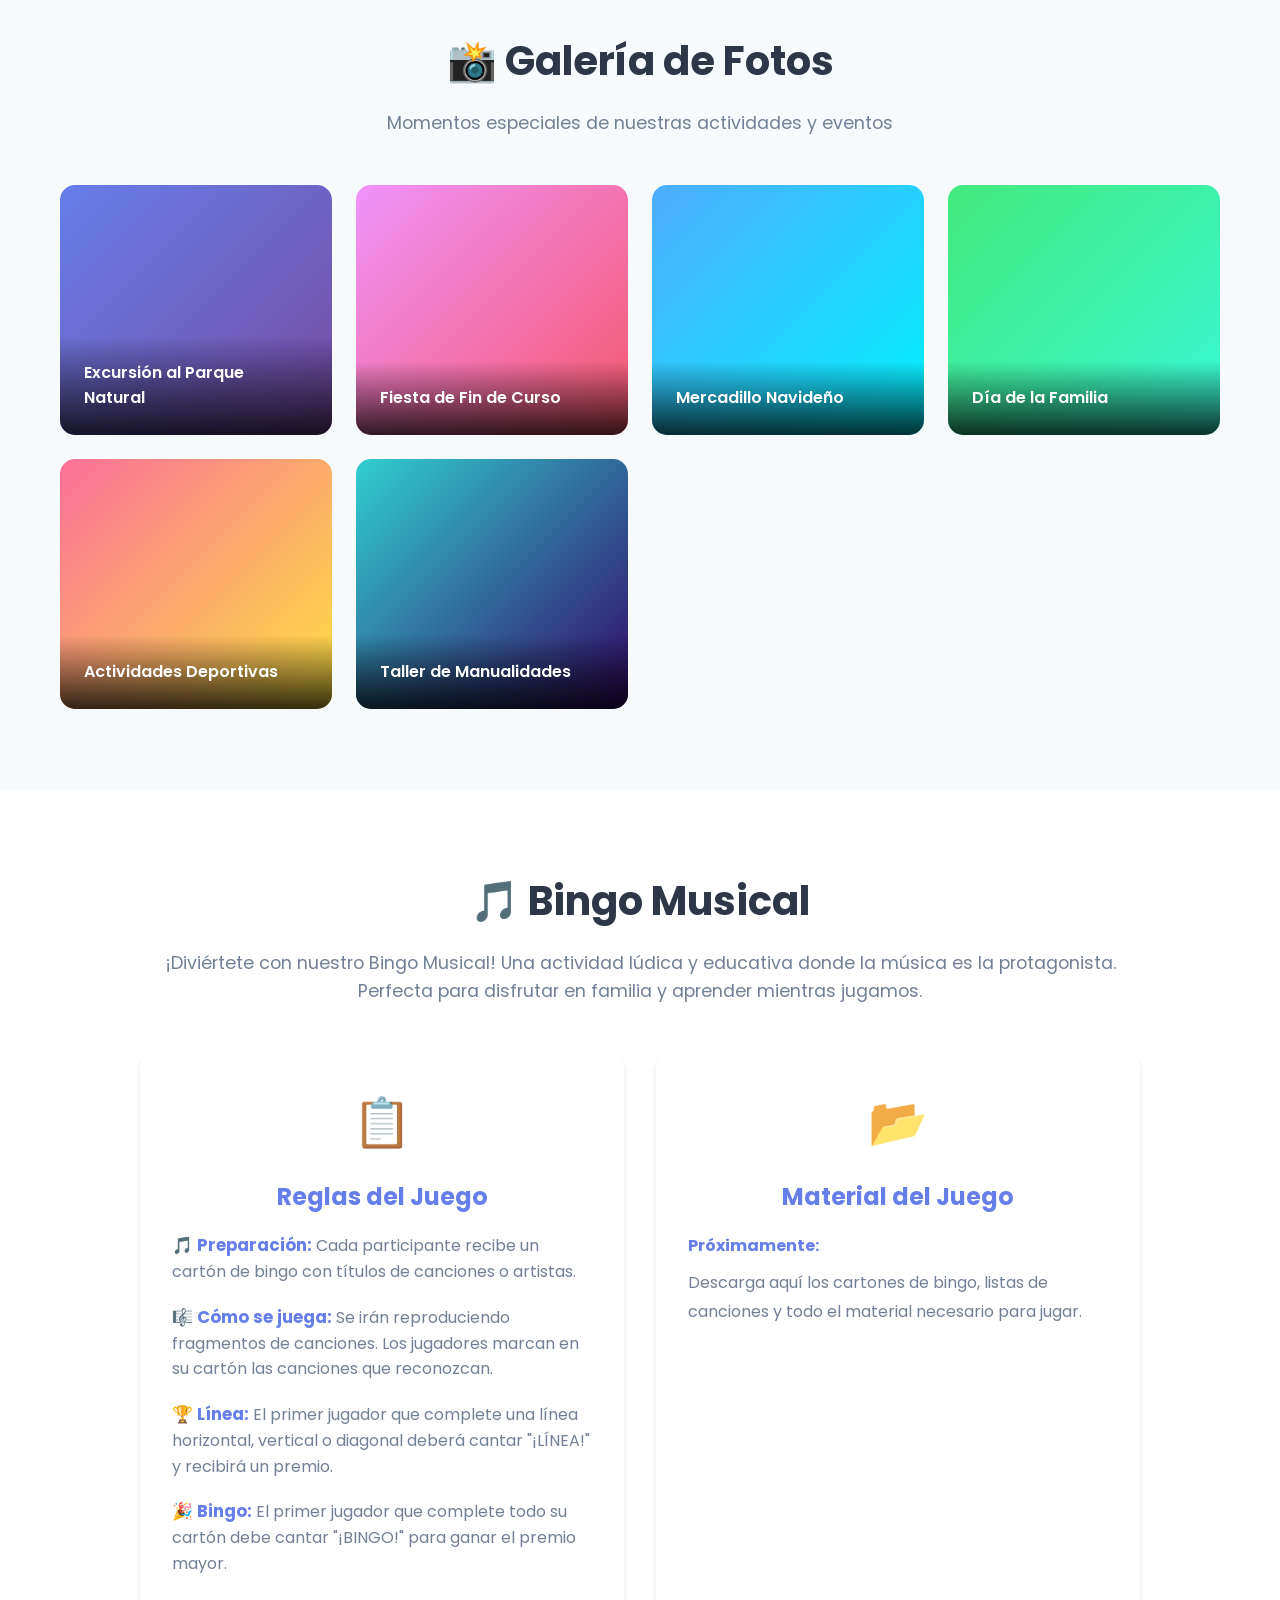
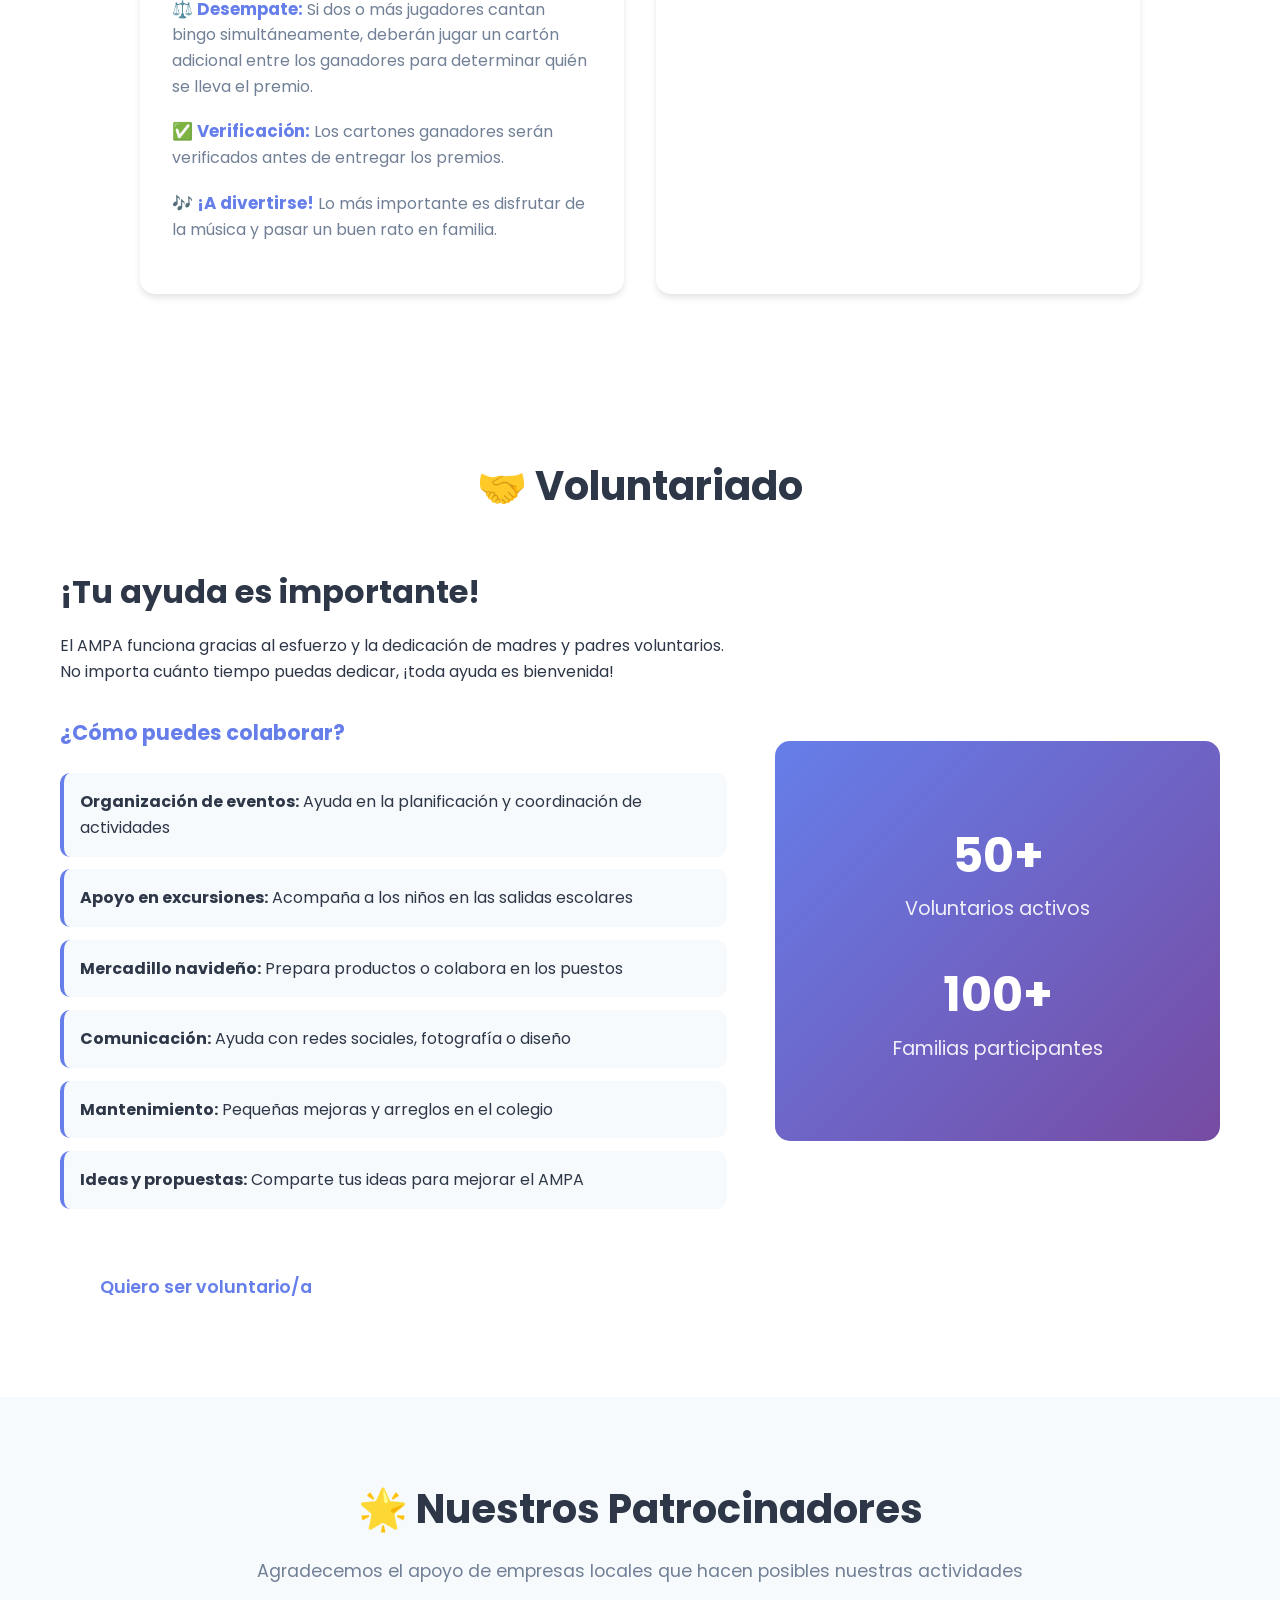
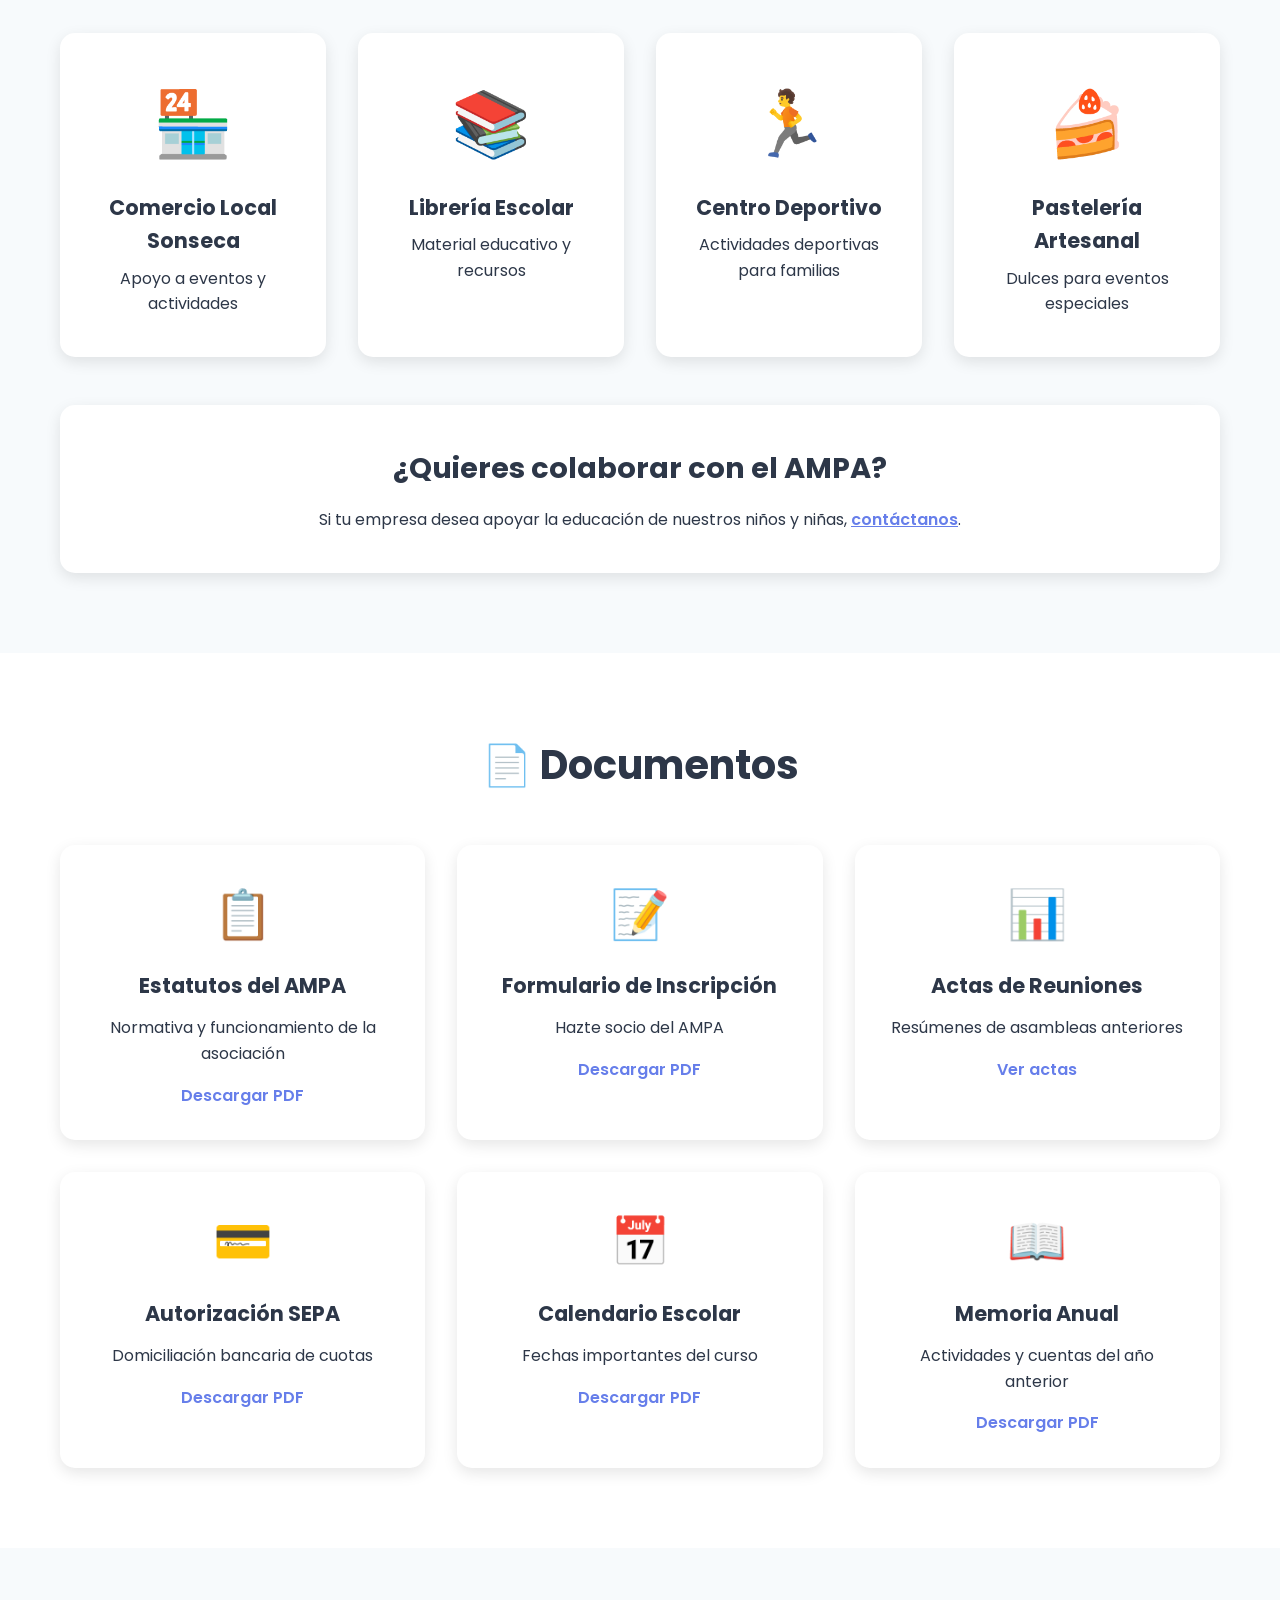
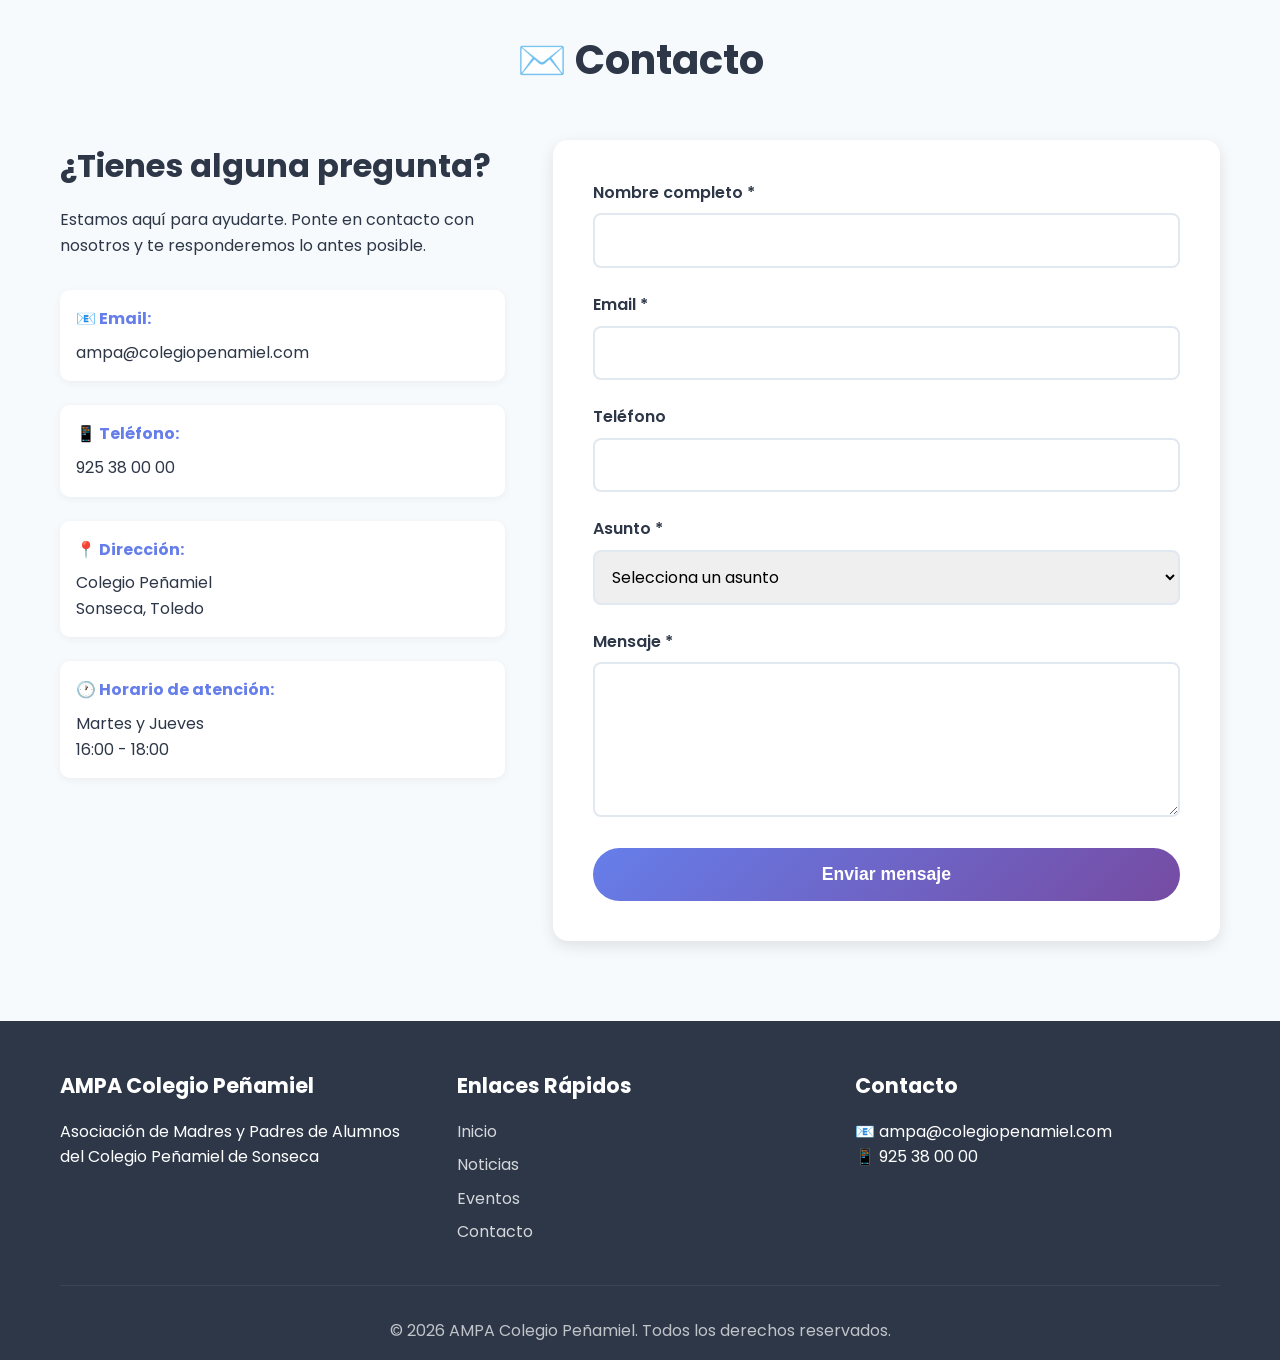
==== commit eb3b6824: "ok" ====
--- a/index.html
+++ b/index.html
@@ -25,6 +25,7 @@
                     <li><a href="#calendario">Eventos</a></li>
                     <li><a href="#cuotas">Cuotas</a></li>
                     <li><a href="#galeria">Galería</a></li>
+                    <li><a href="#bingo-musical">Bingo Musical</a></li>
                     <li><a href="#voluntariado">Voluntariado</a></li>
                     <li><a href="#patrocinadores">Patrocinadores</a></li>
                     <li><a href="#documentos">Documentos</a></li>
@@ -168,6 +169,44 @@
                 <div class="gallery-item" style="background: linear-gradient(135deg, #30cfd0 0%, #330867 100%);">
                     <div class="gallery-overlay">
                         <p>Taller de Manualidades</p>
+                    </div>
+                </div>
+            </div>
+        </div>
+    </section>
+
+    <!-- Bingo Musical -->
+    <section id="bingo-musical" class="section">
+        <div class="container">
+            <h2 class="section-title">🎵 Bingo Musical</h2>
+            <div class="bingo-content">
+                <div class="bingo-intro">
+                    <p>¡Diviértete con nuestro Bingo Musical! Una actividad lúdica y educativa donde la música es la protagonista. Perfecta para disfrutar en familia y aprender mientras jugamos.</p>
+                </div>
+                
+                <div class="bingo-sections">
+                    <div class="bingo-card">
+                        <div class="bingo-icon">📋</div>
+                        <h3>Reglas del Juego</h3>
+                        <div class="bingo-rules">
+                            <ul class="rules-list">
+                                <li><strong>🎵 Preparación:</strong> Cada participante recibe un cartón de bingo con títulos de canciones o artistas.</li>
+                                <li><strong>🎼 Cómo se juega:</strong> Se irán reproduciendo fragmentos de canciones. Los jugadores marcan en su cartón las canciones que reconozcan.</li>
+                                <li><strong>🏆 Línea:</strong> El primer jugador que complete una línea horizontal, vertical o diagonal deberá cantar "¡LÍNEA!" y recibirá un premio.</li>
+                                <li><strong>🎉 Bingo:</strong> El primer jugador que complete todo su cartón debe cantar "¡BINGO!" para ganar el premio mayor.</li>
+                                <li><strong>⚖️ Desempate:</strong> Si dos o más jugadores cantan bingo simultáneamente, deberán jugar un cartón adicional entre los ganadores para determinar quién se lleva el premio.</li>
+                                <li><strong>✅ Verificación:</strong> Los cartones ganadores serán verificados antes de entregar los premios.</li>
+                                <li><strong>🎶 ¡A divertirse!</strong> Lo más importante es disfrutar de la música y pasar un buen rato en familia.</li>
+                            </ul>
+                        </div>
+                    </div>
+                    
+                    <div class="bingo-card">
+                        <div class="bingo-icon">📂</div>
+                        <h3>Material del Juego</h3>
+                        <div class="bingo-content-area">
+                            <p><strong>Próximamente:</strong> Descarga aquí los cartones de bingo, listas de canciones y todo el material necesario para jugar.</p>
+                        </div>
                     </div>
                 </div>
             </div>
--- a/styles.css
+++ b/styles.css
@@ -564,6 +564,88 @@
     box-shadow: 0 10px 25px rgba(102, 126, 234, 0.3);
 }
 
+/* Bingo Musical Section */
+.bingo-content {
+    max-width: 1000px;
+    margin: 0 auto;
+}
+
+.bingo-intro {
+    text-align: center;
+    font-size: 1.1rem;
+    color: var(--text-light);
+    margin-bottom: 3rem;
+    padding: 0 1rem;
+}
+
+.bingo-sections {
+    display: grid;
+    grid-template-columns: repeat(auto-fit, minmax(300px, 1fr));
+    gap: 2rem;
+    margin-top: 2rem;
+}
+
+.bingo-card {
+    background: white;
+    border-radius: 15px;
+    padding: 2rem;
+    box-shadow: 0 4px 6px rgba(0,0,0,0.1);
+    transition: transform 0.3s, box-shadow 0.3s;
+}
+
+.bingo-card:hover {
+    transform: translateY(-5px);
+    box-shadow: 0 8px 15px rgba(0,0,0,0.15);
+}
+
+.bingo-icon {
+    font-size: 3rem;
+    text-align: center;
+    margin-bottom: 1rem;
+}
+
+.bingo-card h3 {
+    color: var(--primary-color);
+    font-size: 1.5rem;
+    margin-bottom: 1rem;
+    text-align: center;
+}
+
+.bingo-rules,
+.bingo-content-area {
+    color: var(--text-light);
+    line-height: 1.8;
+}
+
+.bingo-rules p,
+.bingo-content-area p {
+    margin-bottom: 1rem;
+}
+
+.bingo-rules strong,
+.bingo-content-area strong {
+    color: var(--primary-color);
+    display: block;
+    margin-bottom: 0.5rem;
+}
+
+.rules-list {
+    list-style: none;
+    padding: 0;
+}
+
+.rules-list li {
+    margin-bottom: 1.2rem;
+    padding-left: 0;
+    line-height: 1.6;
+}
+
+.rules-list li strong {
+    display: inline;
+    color: var(--primary-color);
+    font-size: 1.05rem;
+}
+
 /* Footer */
 footer {
     background: var(--text-dark);
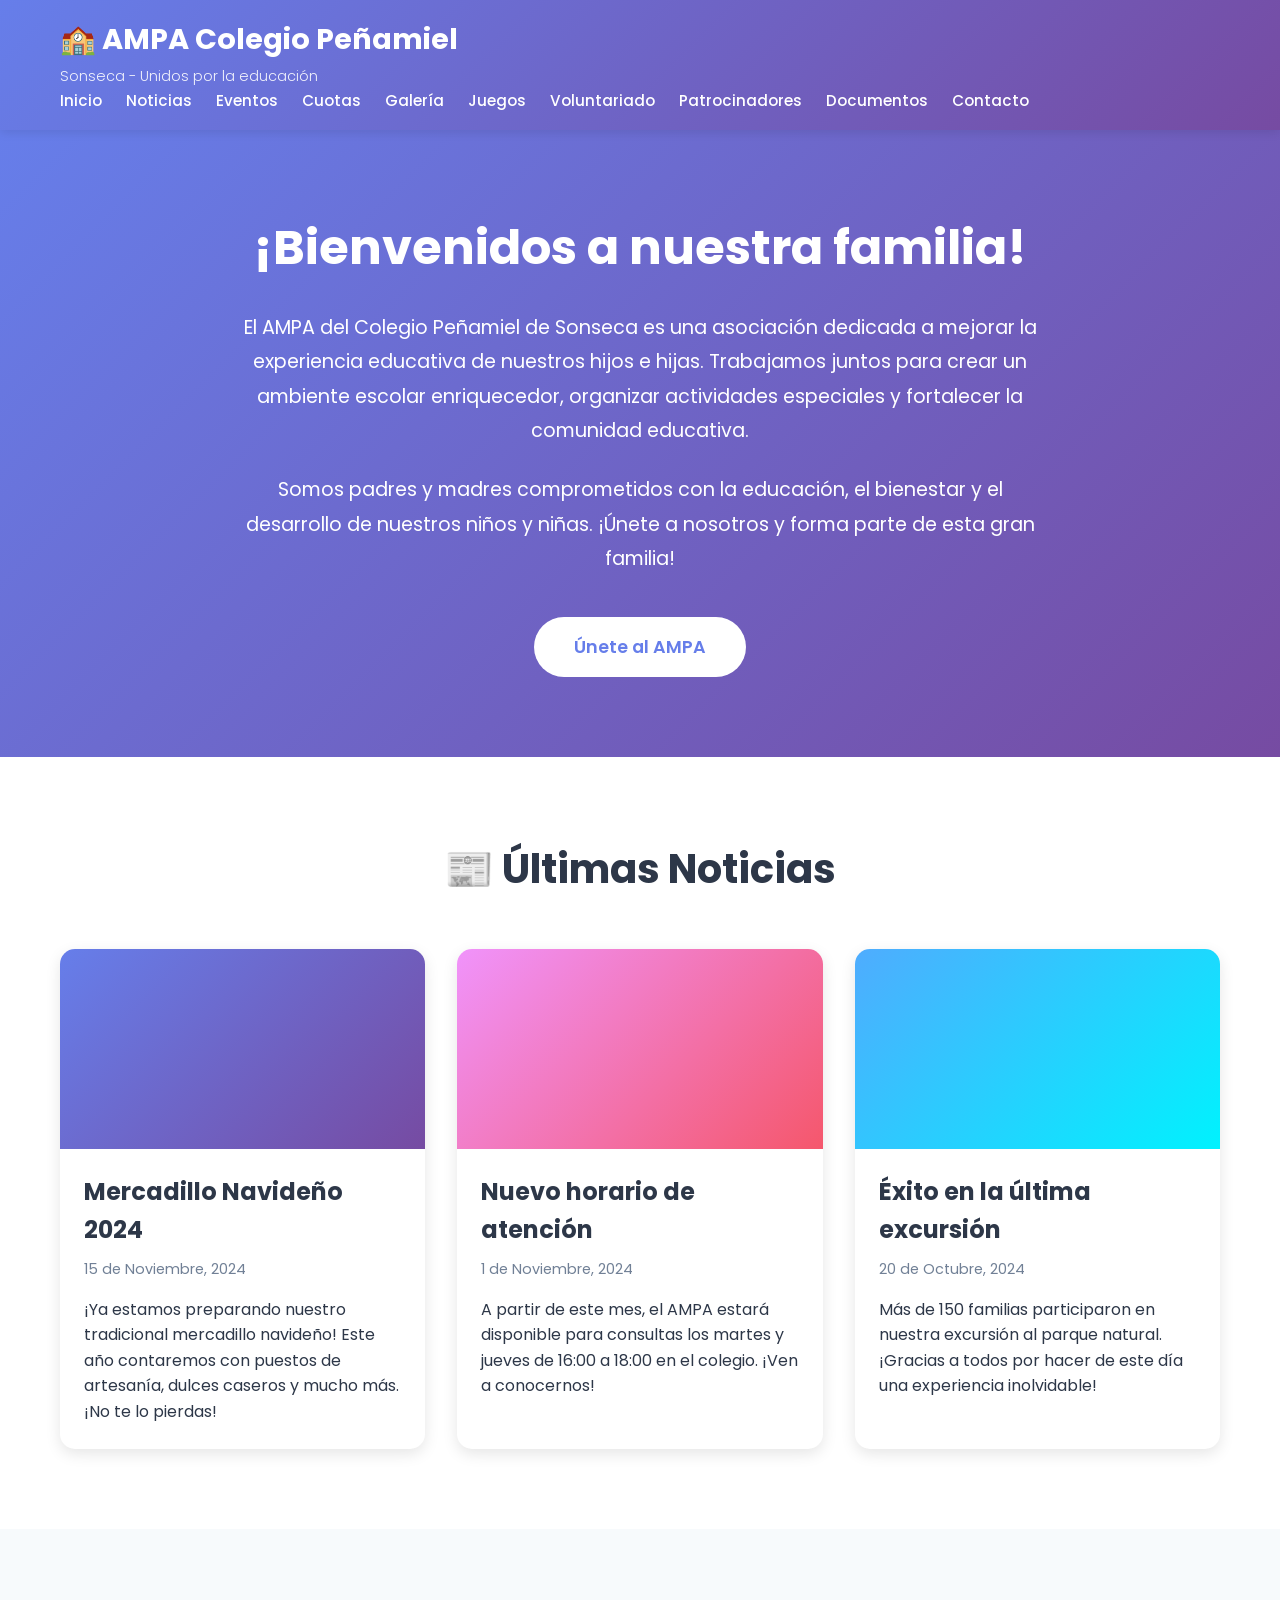
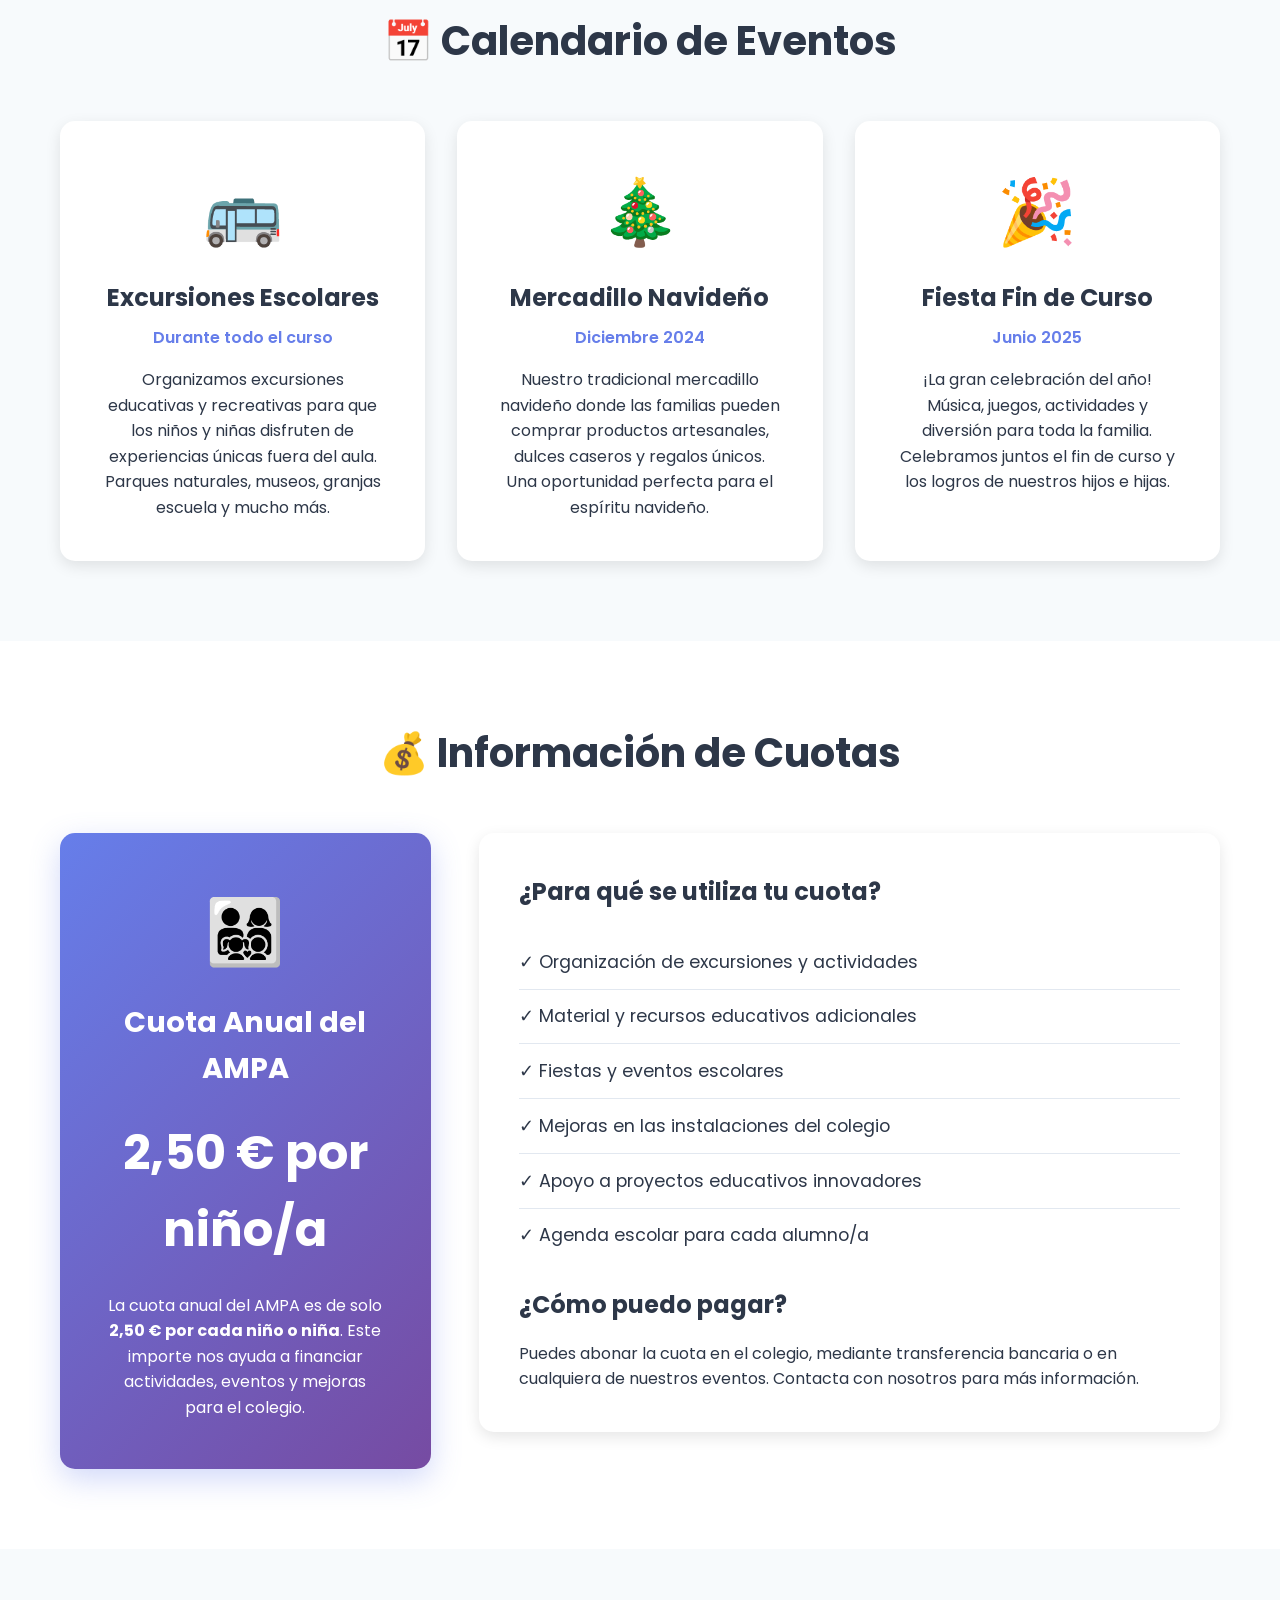
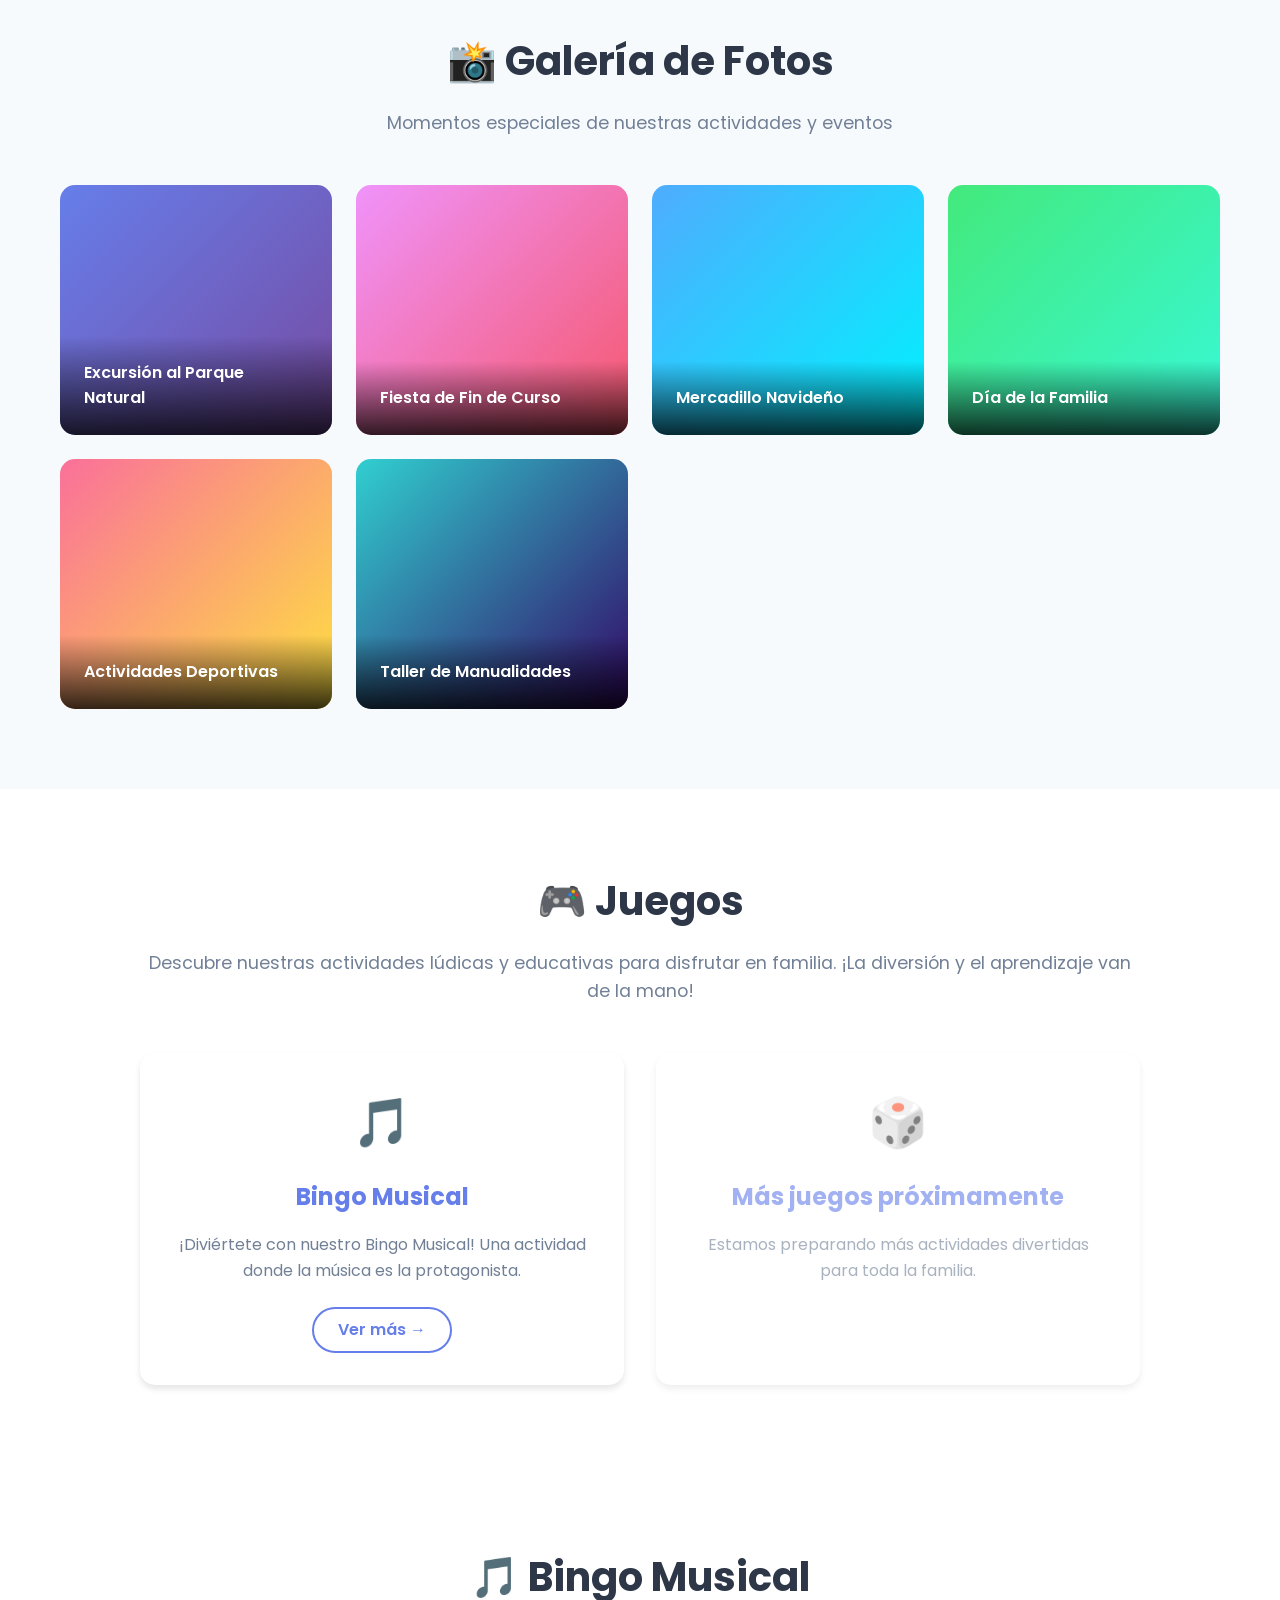
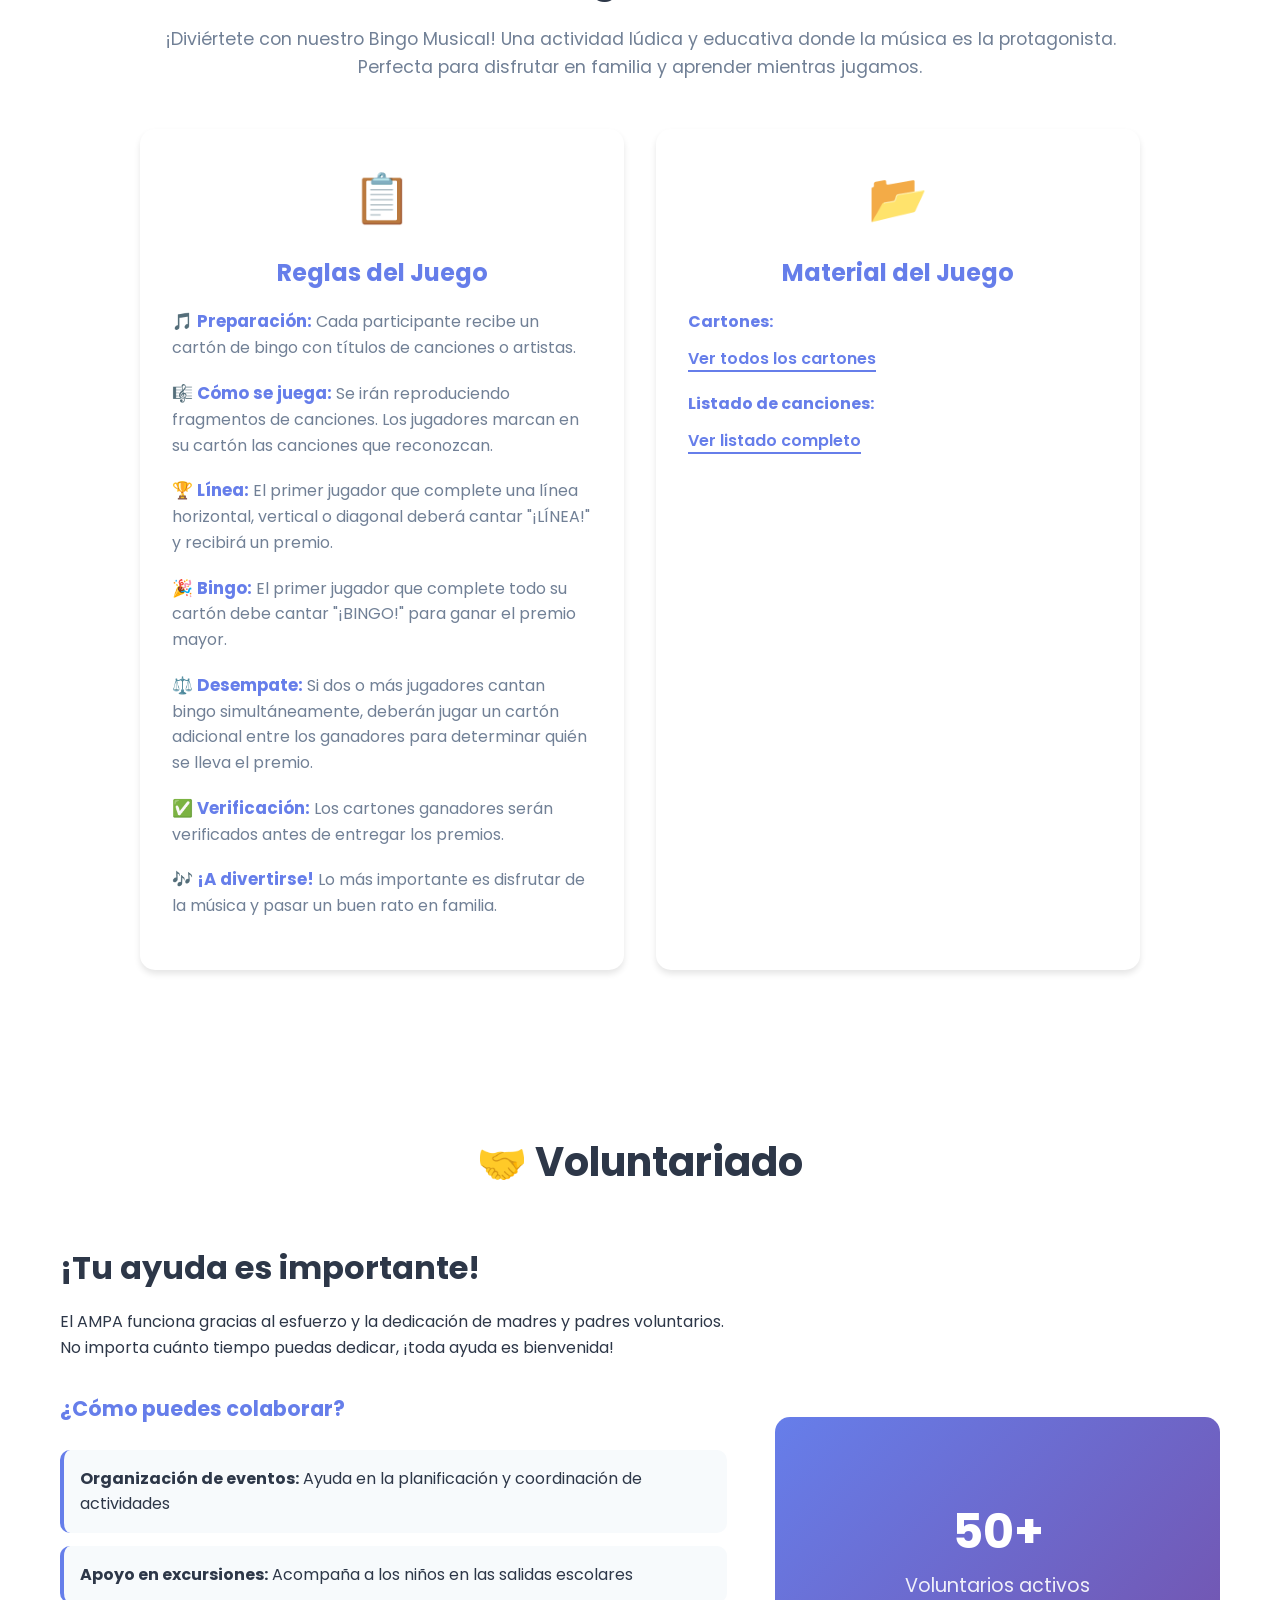
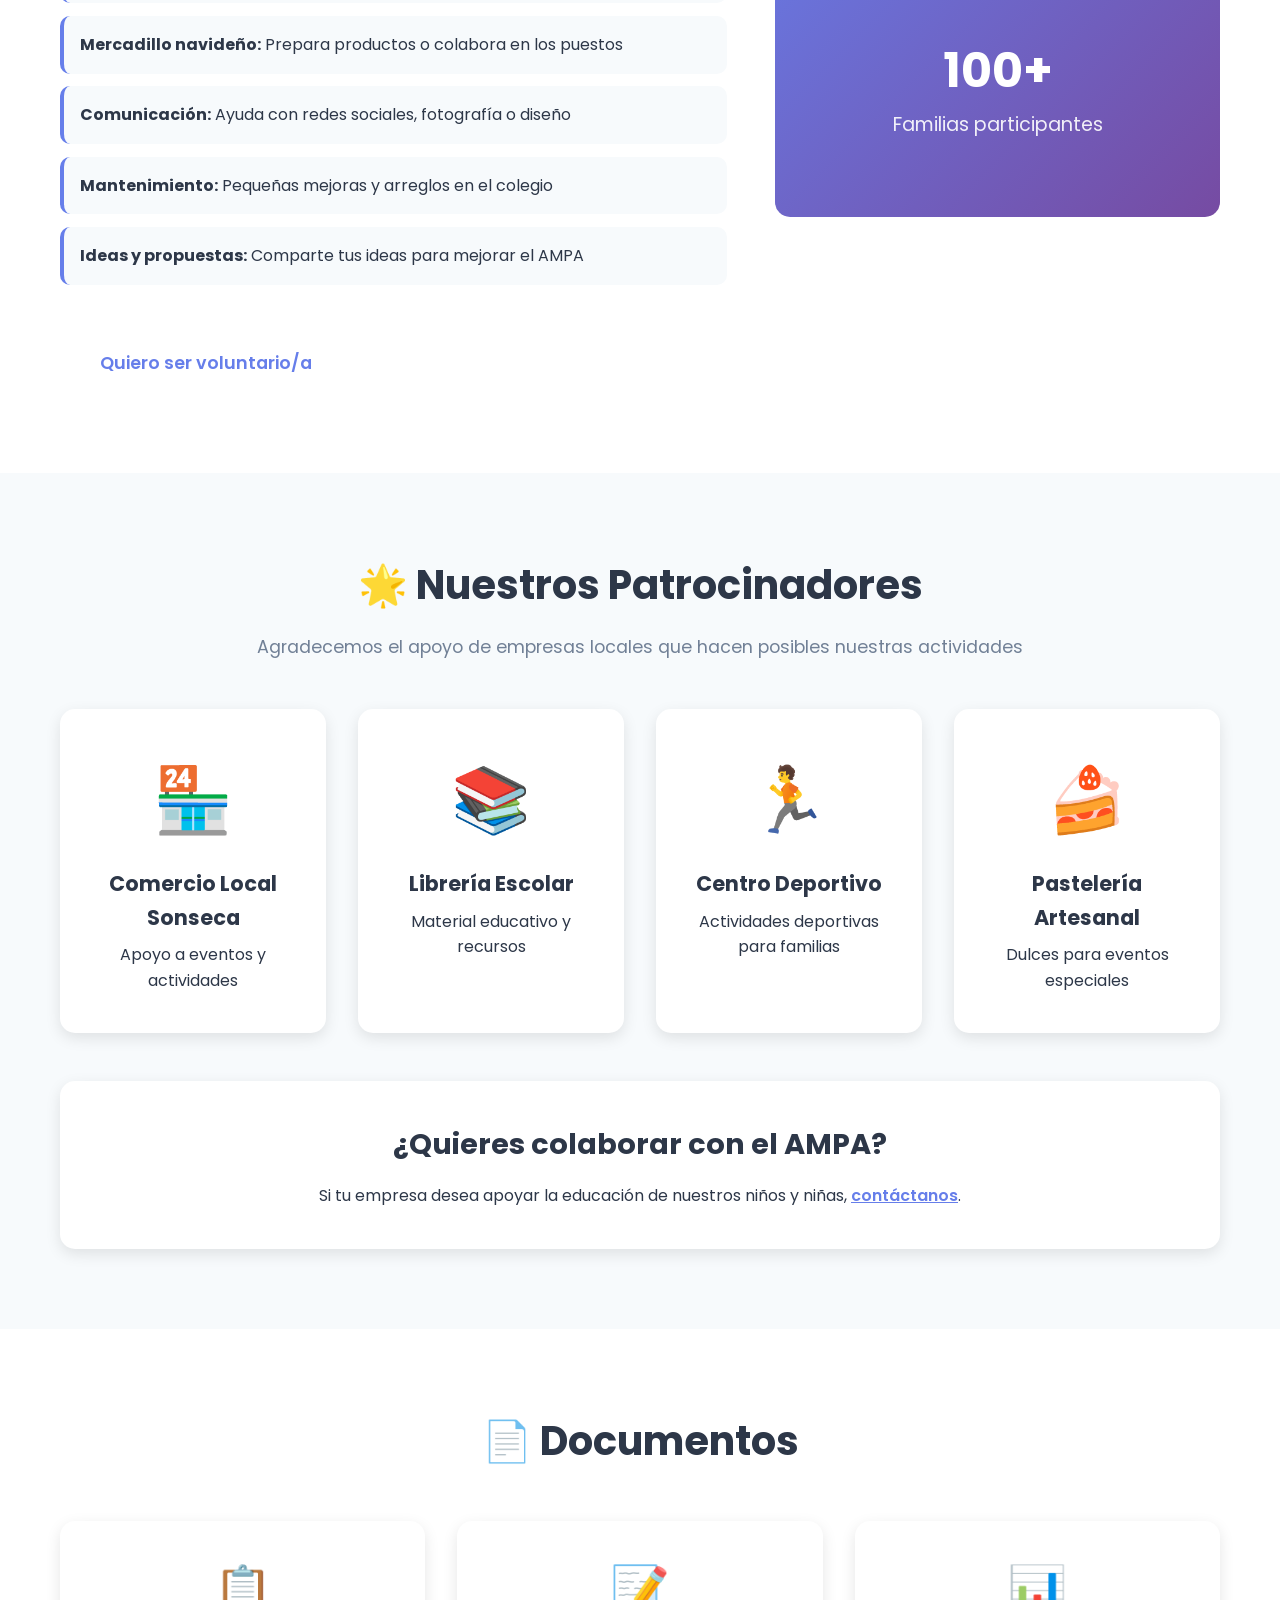
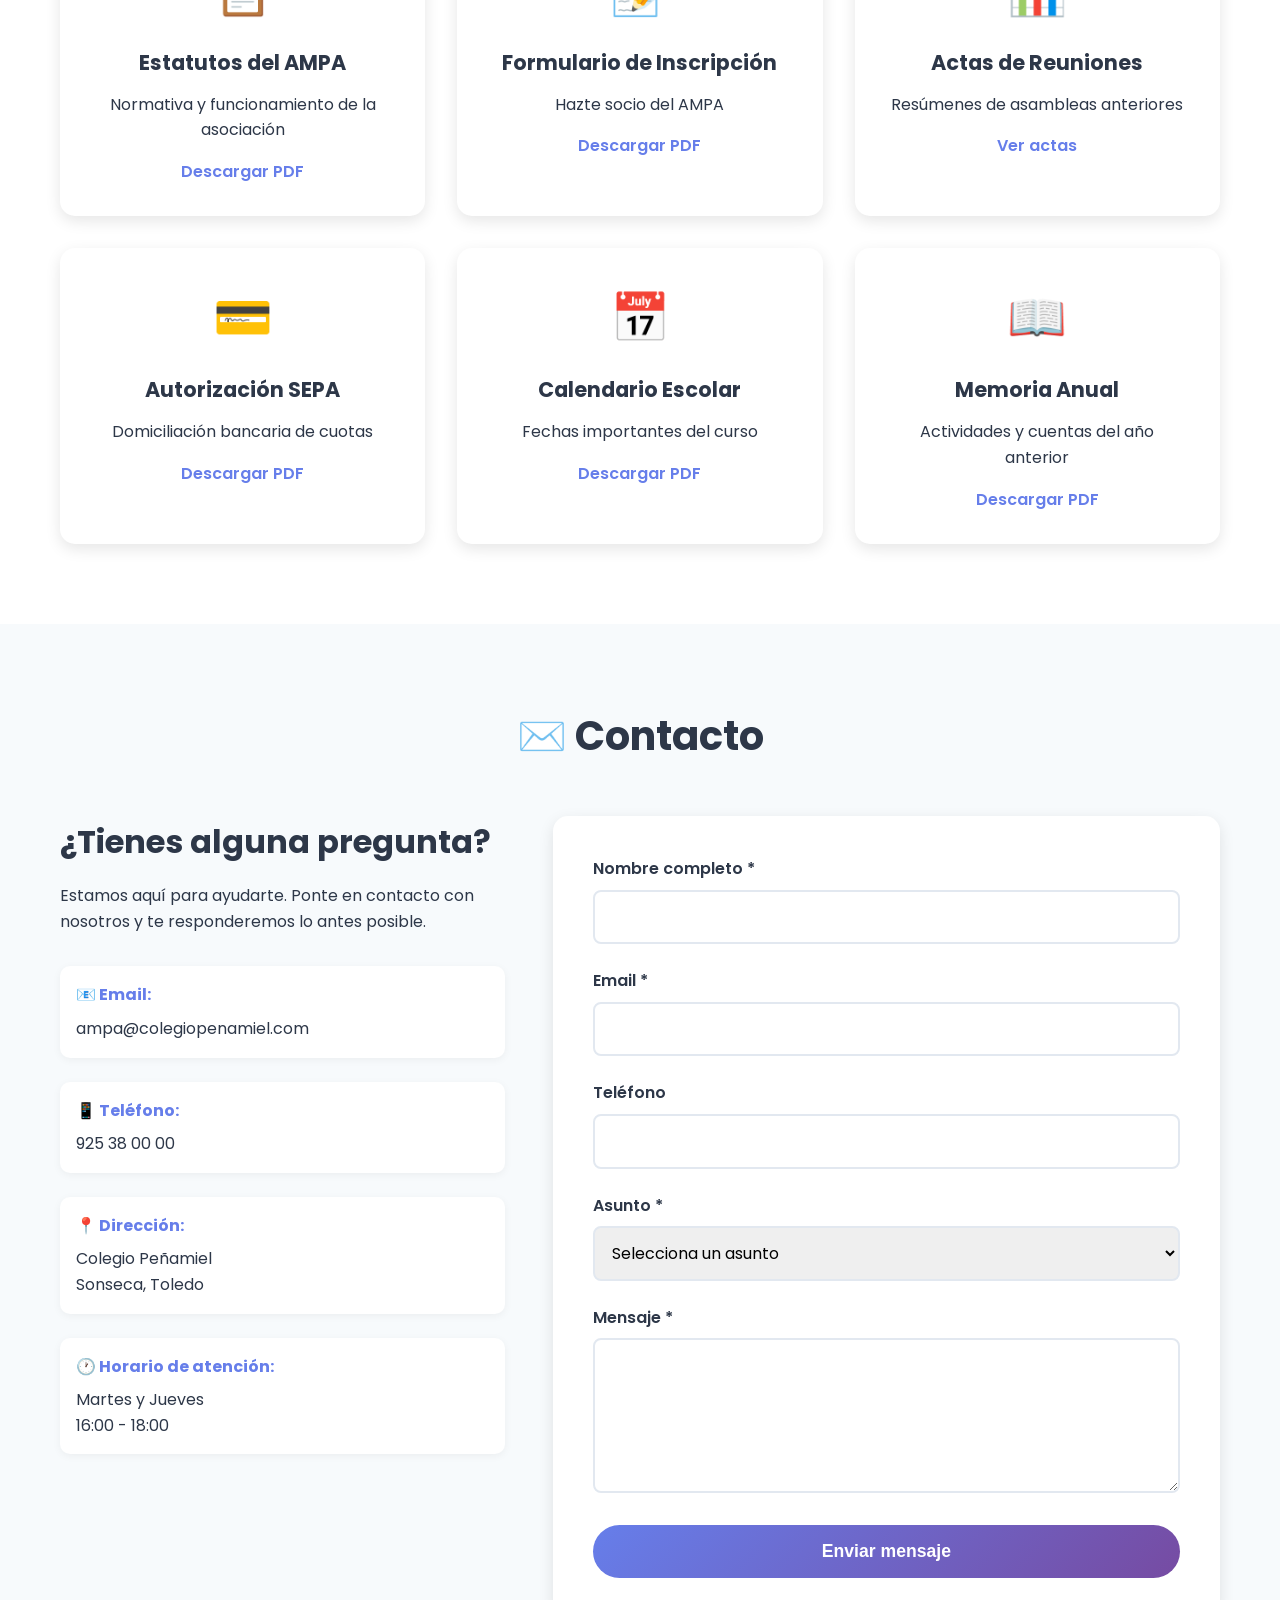
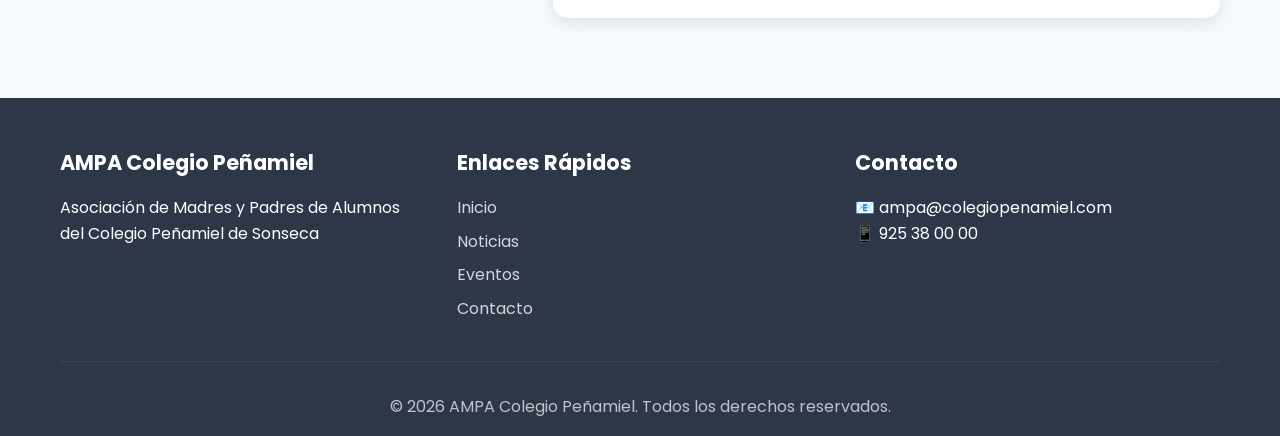
==== commit 315d73f8: "listado" ====
--- a/index.html
+++ b/index.html
@@ -25,7 +25,7 @@
                     <li><a href="#calendario">Eventos</a></li>
                     <li><a href="#cuotas">Cuotas</a></li>
                     <li><a href="#galeria">Galería</a></li>
-                    <li><a href="#bingo-musical">Bingo Musical</a></li>
+                    <li><a href="#juegos">Juegos</a></li>
                     <li><a href="#voluntariado">Voluntariado</a></li>
                     <li><a href="#patrocinadores">Patrocinadores</a></li>
                     <li><a href="#documentos">Documentos</a></li>
@@ -169,6 +169,33 @@
                 <div class="gallery-item" style="background: linear-gradient(135deg, #30cfd0 0%, #330867 100%);">
                     <div class="gallery-overlay">
                         <p>Taller de Manualidades</p>
+                    </div>
+                </div>
+            </div>
+        </div>
+    </section>
+
+    <!-- Juegos -->
+    <section id="juegos" class="section">
+        <div class="container">
+            <h2 class="section-title">🎮 Juegos</h2>
+            <div class="juegos-content">
+                <div class="juegos-intro">
+                    <p>Descubre nuestras actividades lúdicas y educativas para disfrutar en familia. ¡La diversión y el aprendizaje van de la mano!</p>
+                </div>
+                
+                <div class="juegos-grid">
+                    <div class="juego-card">
+                        <div class="juego-icon">🎵</div>
+                        <h3>Bingo Musical</h3>
+                        <p>¡Diviértete con nuestro Bingo Musical! Una actividad donde la música es la protagonista.</p>
+                        <a href="#bingo-musical" class="juego-link">Ver más →</a>
+                    </div>
+                    
+                    <div class="juego-card coming-soon">
+                        <div class="juego-icon">🎲</div>
+                        <h3>Más juegos próximamente</h3>
+                        <p>Estamos preparando más actividades divertidas para toda la familia.</p>
                     </div>
                 </div>
             </div>
@@ -205,7 +232,8 @@
                         <div class="bingo-icon">📂</div>
                         <h3>Material del Juego</h3>
                         <div class="bingo-content-area">
-                            <p><strong>Próximamente:</strong> Descarga aquí los cartones de bingo, listas de canciones y todo el material necesario para jugar.</p>
+                            <p><strong>Cartones:</strong> <a href="cartones-bingo-musical.md" target="_blank" class="download-link">Ver todos los cartones</a></p>
+                            <p><strong>Listado de canciones:</strong> <a href="listado-canciones.md" target="_blank" class="download-link">Ver listado completo</a></p>
                         </div>
                     </div>
                 </div>
--- a/styles.css
+++ b/styles.css
@@ -783,3 +783,89 @@
 .gallery-item {
     animation: fadeIn 0.6s ease-in-out;
 }
+
+/* Juegos Section */
+.juegos-content {
+    max-width: 1000px;
+    margin: 0 auto;
+}
+
+.juegos-intro {
+    text-align: center;
+    margin-bottom: 3rem;
+    font-size: 1.1rem;
+    color: var(--text-light);
+}
+
+.juegos-grid {
+    display: grid;
+    grid-template-columns: repeat(auto-fit, minmax(280px, 1fr));
+    gap: 2rem;
+    margin-top: 2rem;
+}
+
+.juego-card {
+    background: white;
+    border-radius: 15px;
+    padding: 2rem;
+    text-align: center;
+    box-shadow: 0 4px 6px rgba(0, 0, 0, 0.1);
+    transition: all 0.3s ease;
+}
+
+.juego-card:hover {
+    transform: translateY(-5px);
+    box-shadow: 0 8px 15px rgba(0, 0, 0, 0.15);
+}
+
+.juego-card.coming-soon {
+    opacity: 0.6;
+    position: relative;
+}
+
+.juego-icon {
+    font-size: 3rem;
+    margin-bottom: 1rem;
+}
+
+.juego-card h3 {
+    color: var(--primary-color);
+    margin-bottom: 1rem;
+    font-size: 1.5rem;
+}
+
+.juego-card p {
+    color: var(--text-light);
+    margin-bottom: 1.5rem;
+    line-height: 1.6;
+}
+
+.juego-link {
+    display: inline-block;
+    color: var(--primary-color);
+    font-weight: 600;
+    text-decoration: none;
+    padding: 0.5rem 1.5rem;
+    border: 2px solid var(--primary-color);
+    border-radius: 25px;
+    transition: all 0.3s ease;
+}
+
+.juego-link:hover {
+    background: var(--primary-color);
+    color: white;
+}
+
+.download-link {
+    color: var(--primary-color);
+    text-decoration: none;
+    font-weight: 600;
+    border-bottom: 2px solid var(--primary-color);
+    transition: all 0.3s ease;
+}
+
+.download-link:hover {
+    color: var(--secondary-color);
+    border-bottom-color: var(--secondary-color);
+}
+
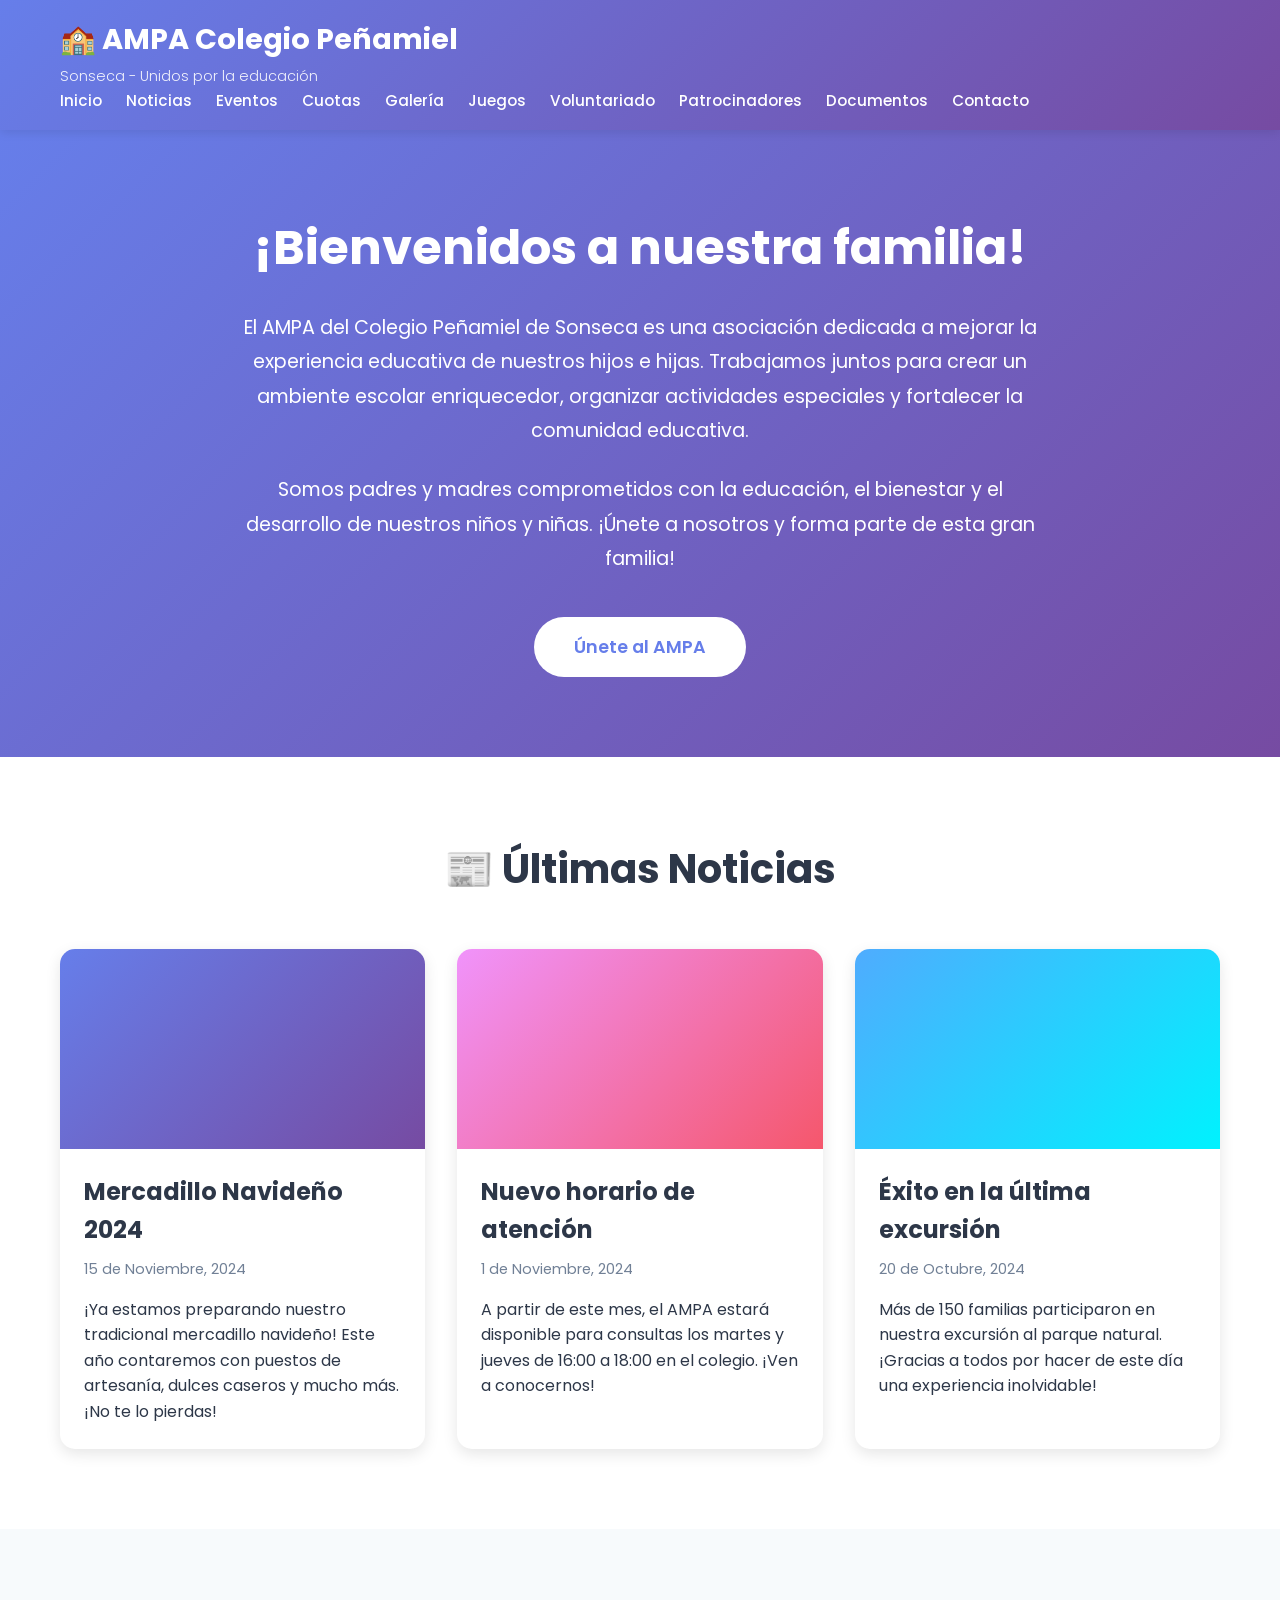
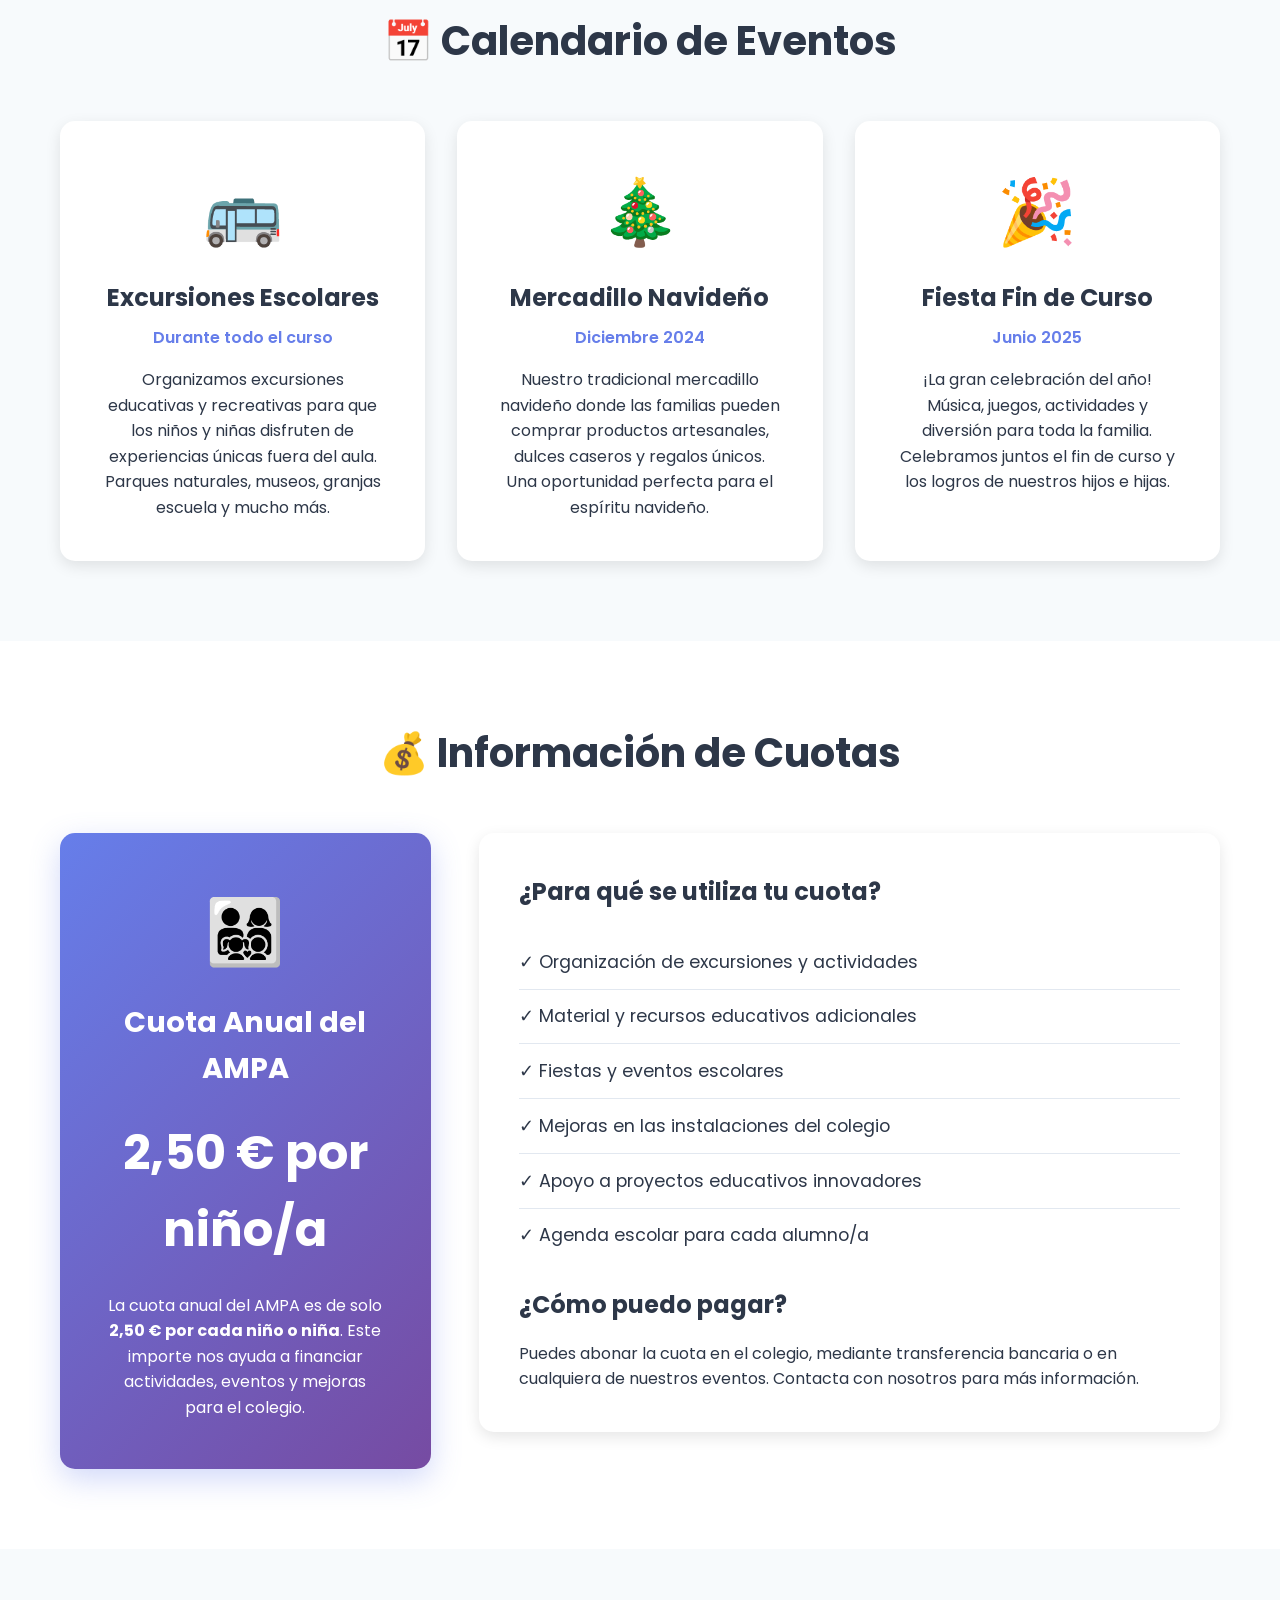
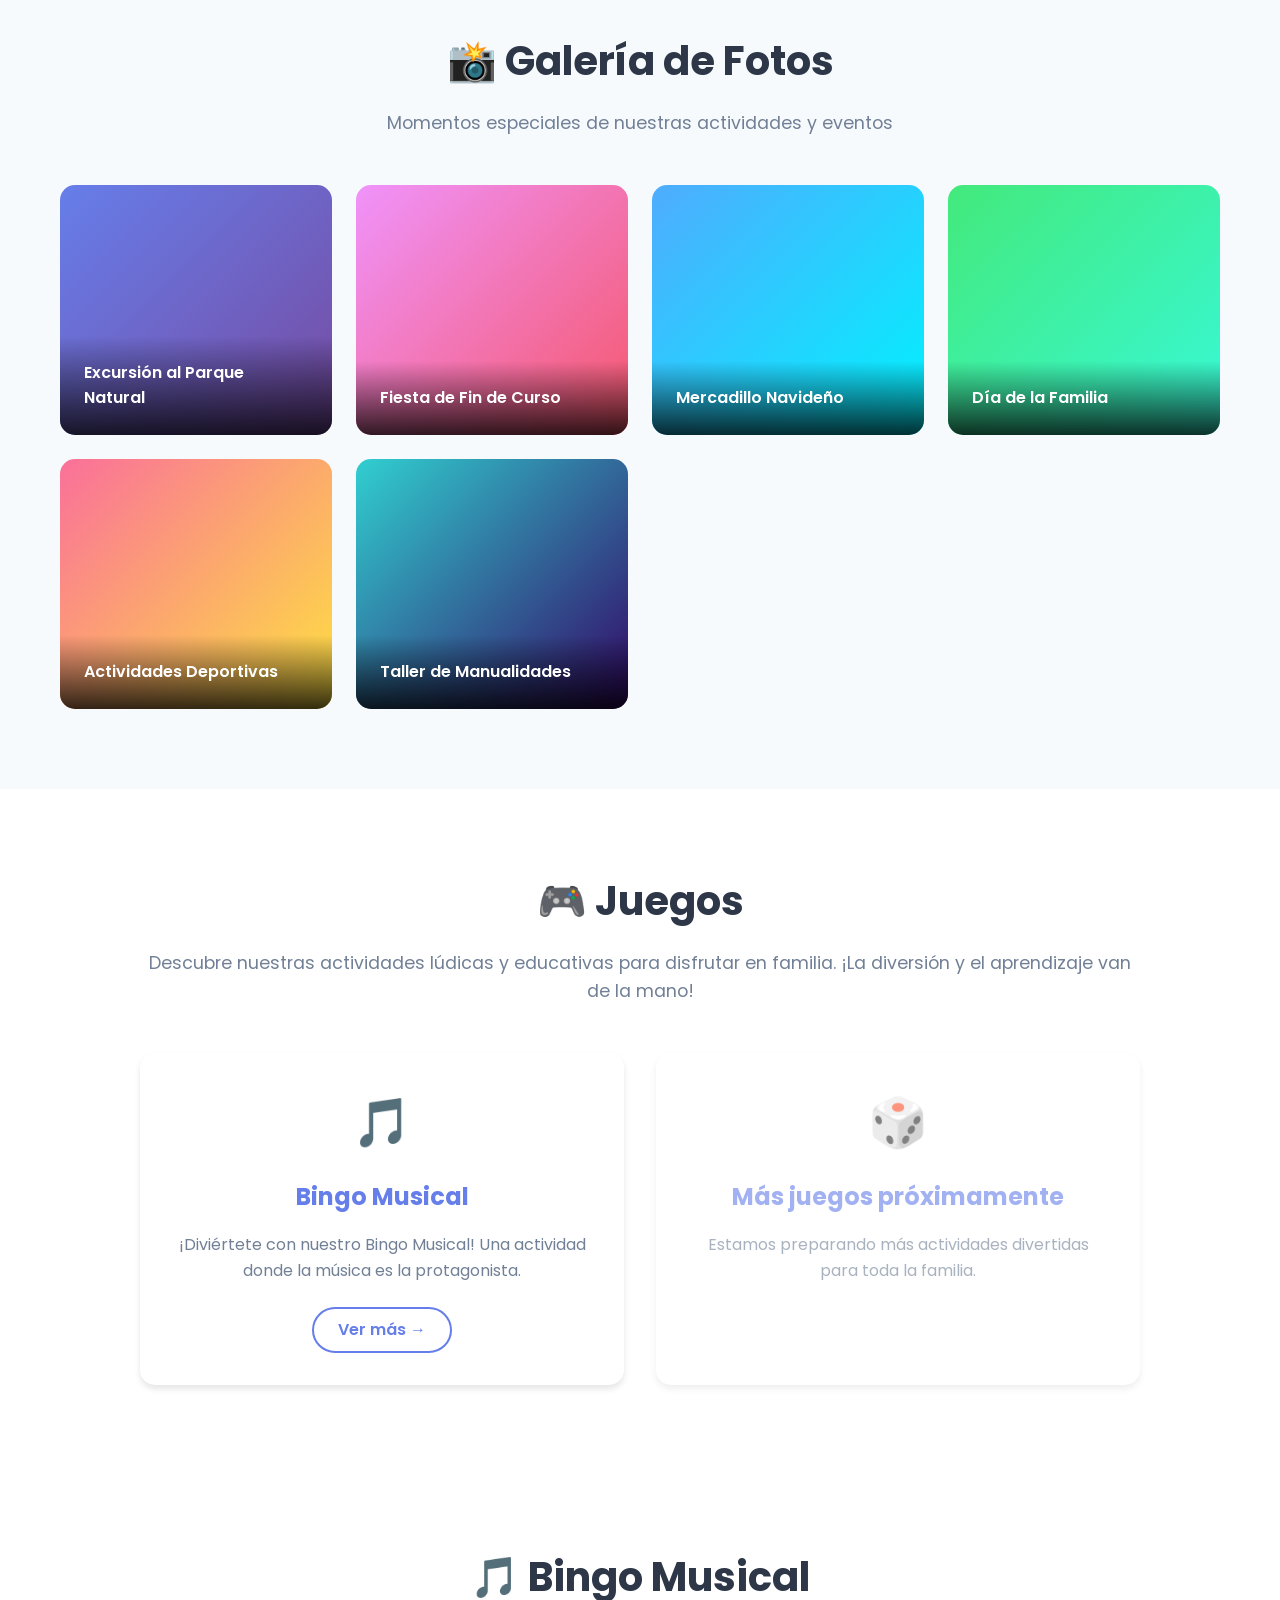
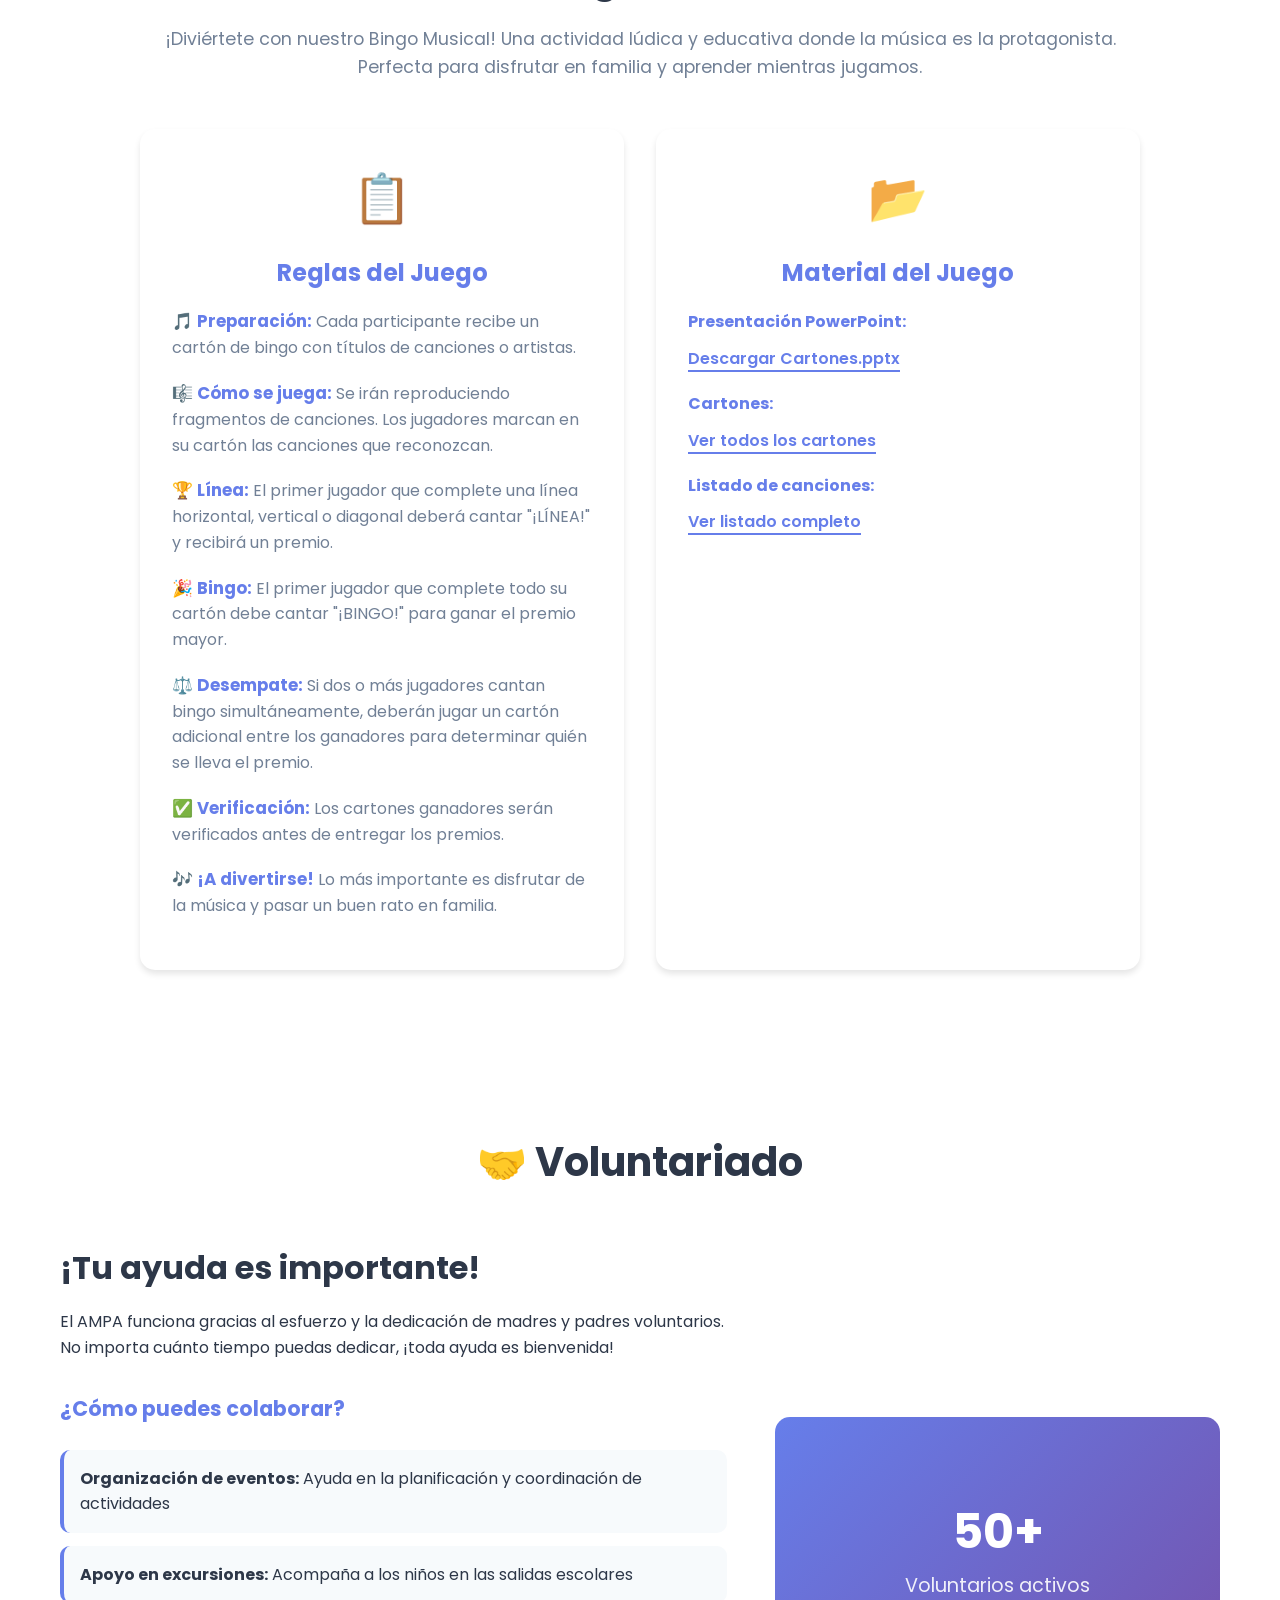
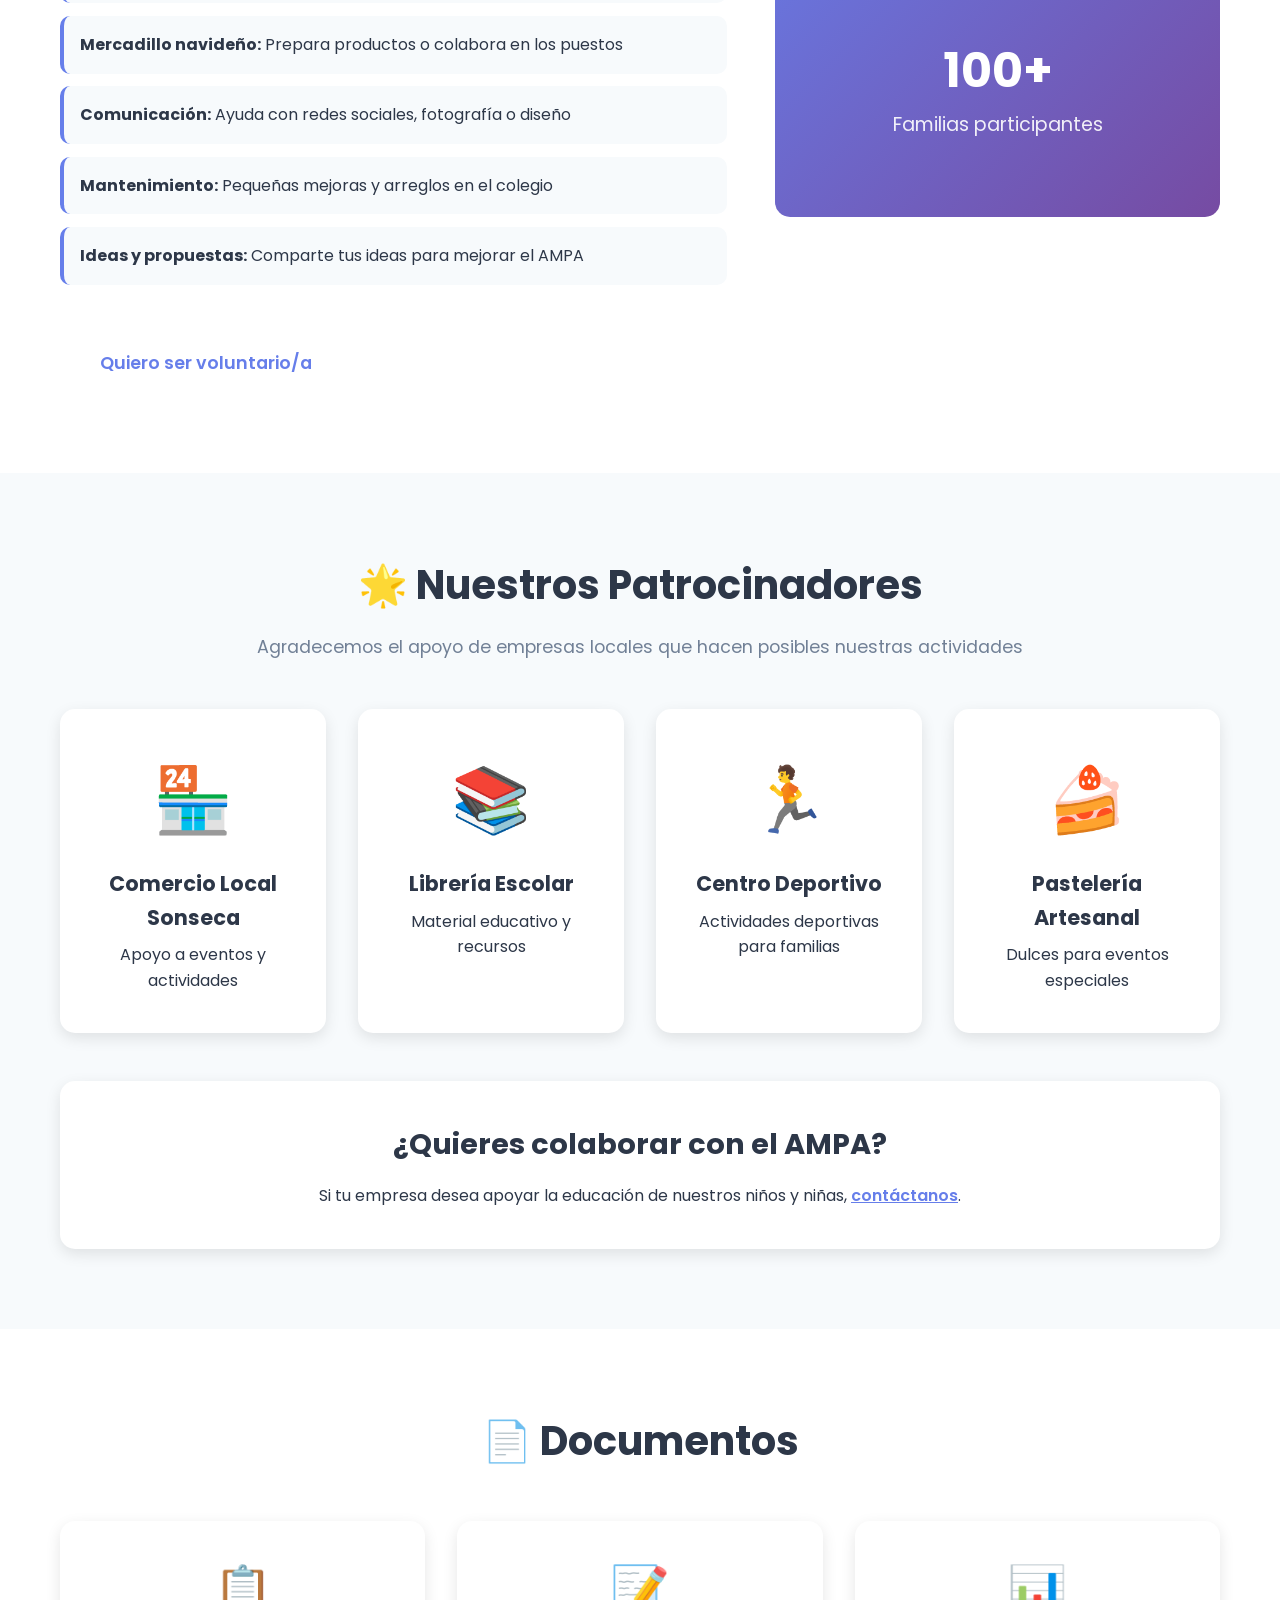
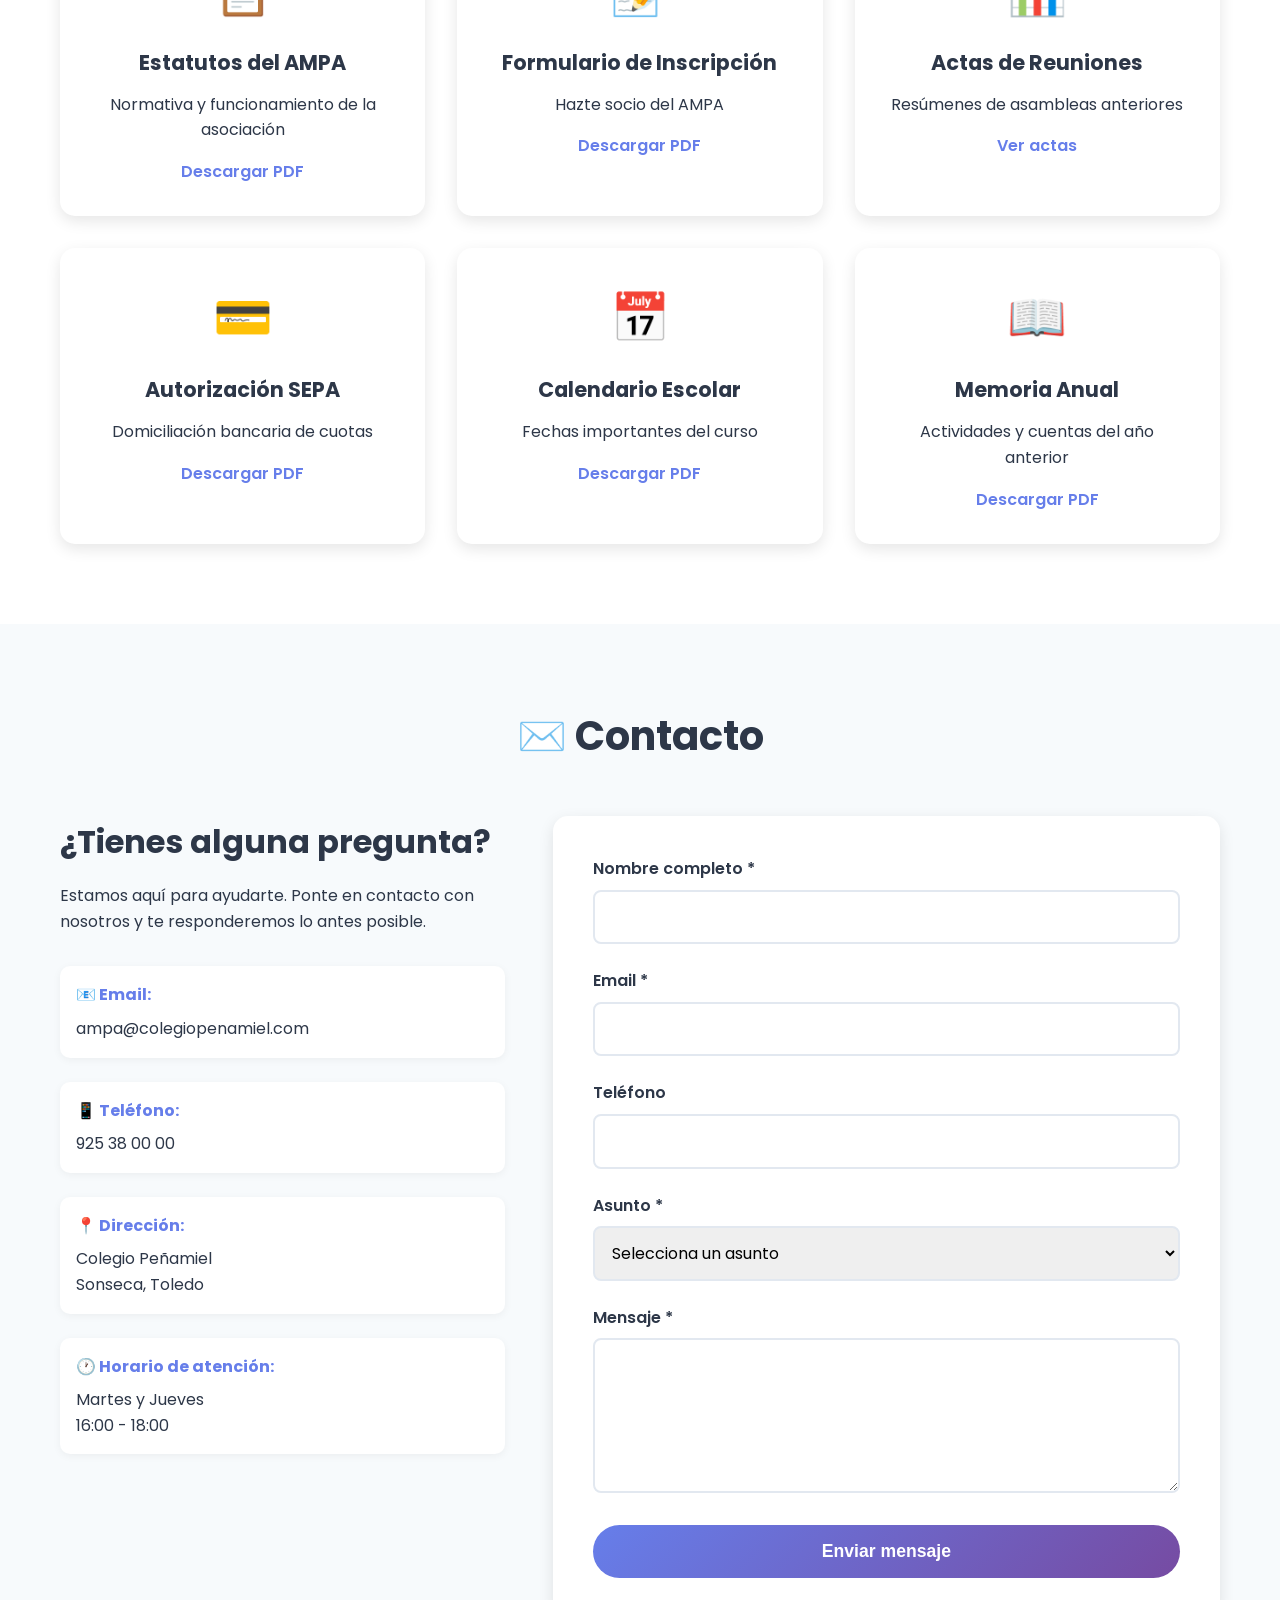
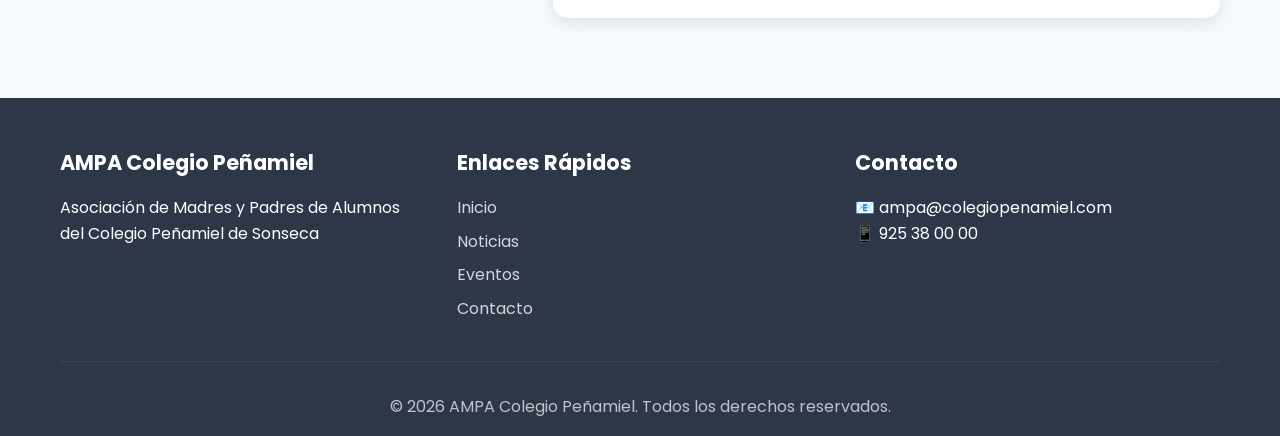
==== commit 13cced72: "index con documentos" ====
--- a/index.html
+++ b/index.html
@@ -232,6 +232,7 @@
                         <div class="bingo-icon">📂</div>
                         <h3>Material del Juego</h3>
                         <div class="bingo-content-area">
+                            <p><strong>Presentación PowerPoint:</strong> <a href="https://github.com/ChechuJA/Ampa/raw/main/Cartones.pptx" download class="download-link">Descargar Cartones.pptx</a></p>
                             <p><strong>Cartones:</strong> <a href="cartones-bingo-musical.md" target="_blank" class="download-link">Ver todos los cartones</a></p>
                             <p><strong>Listado de canciones:</strong> <a href="listado-canciones.md" target="_blank" class="download-link">Ver listado completo</a></p>
                         </div>
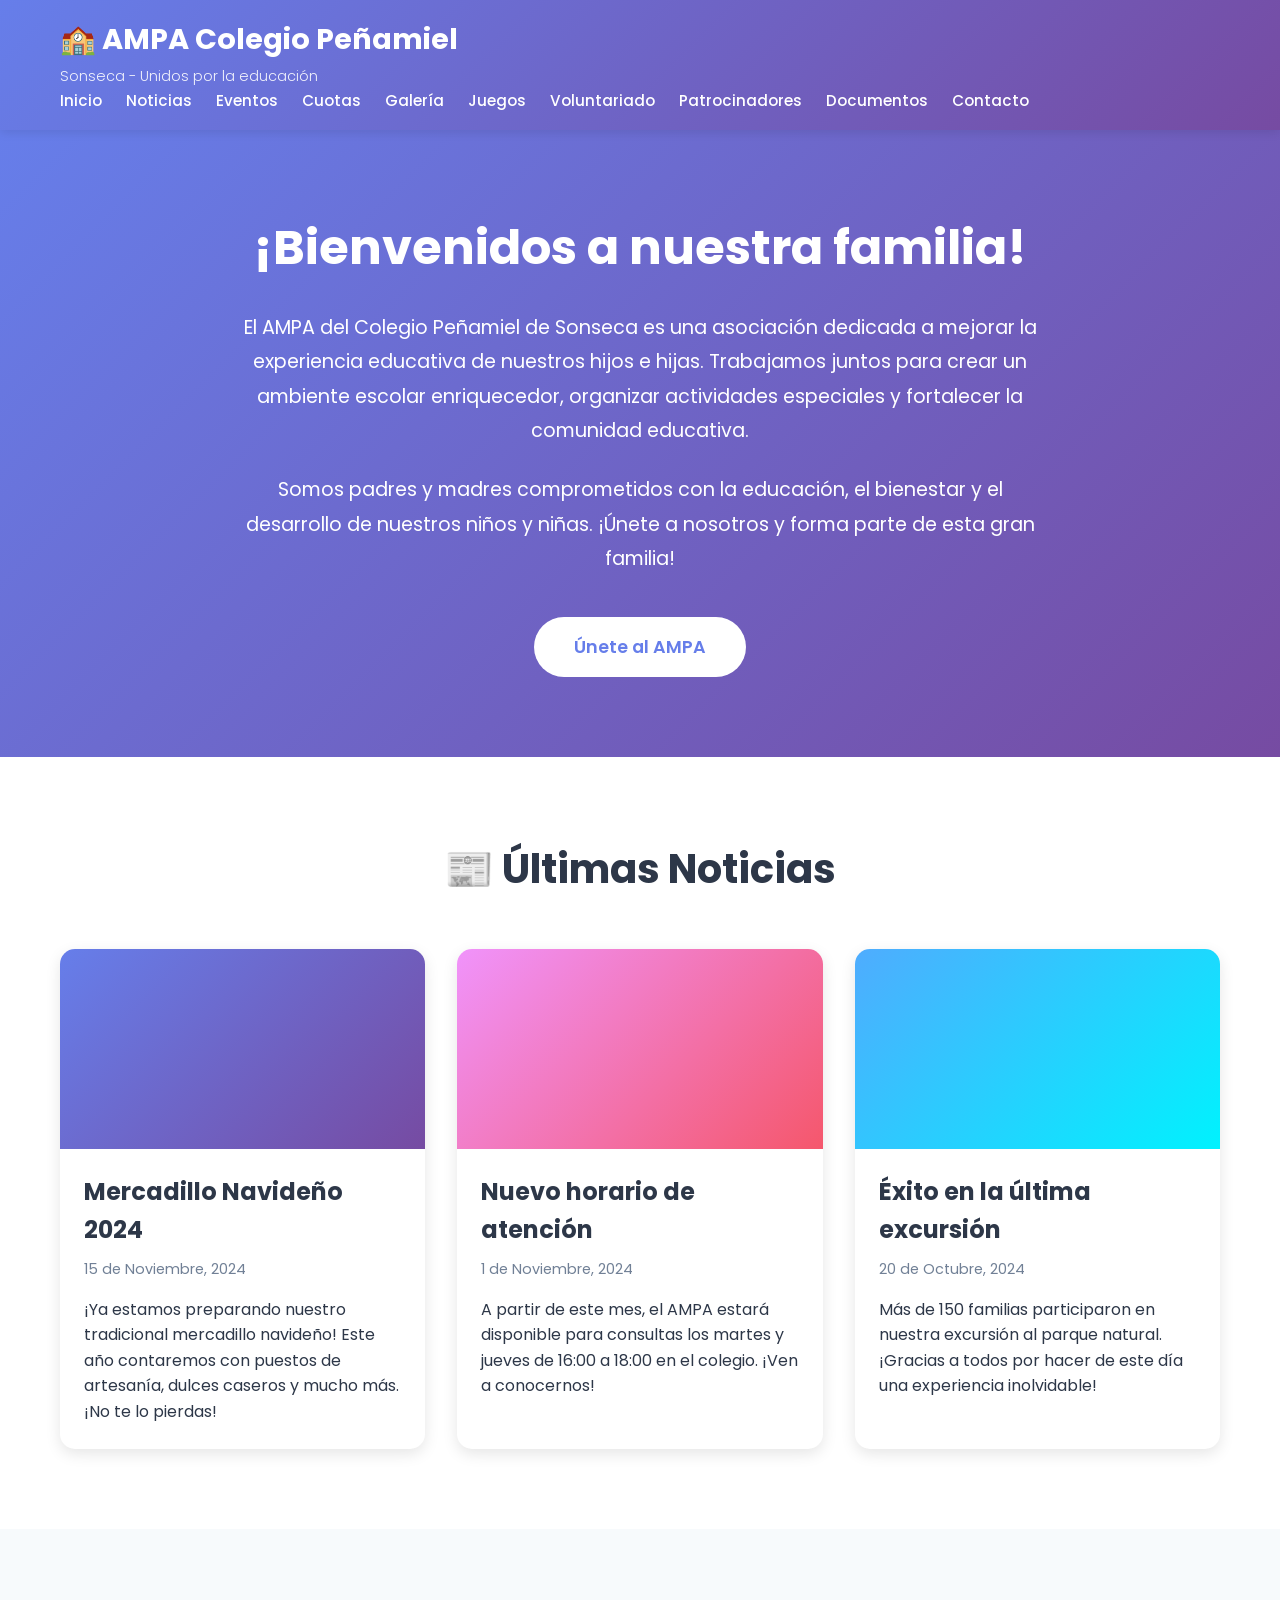
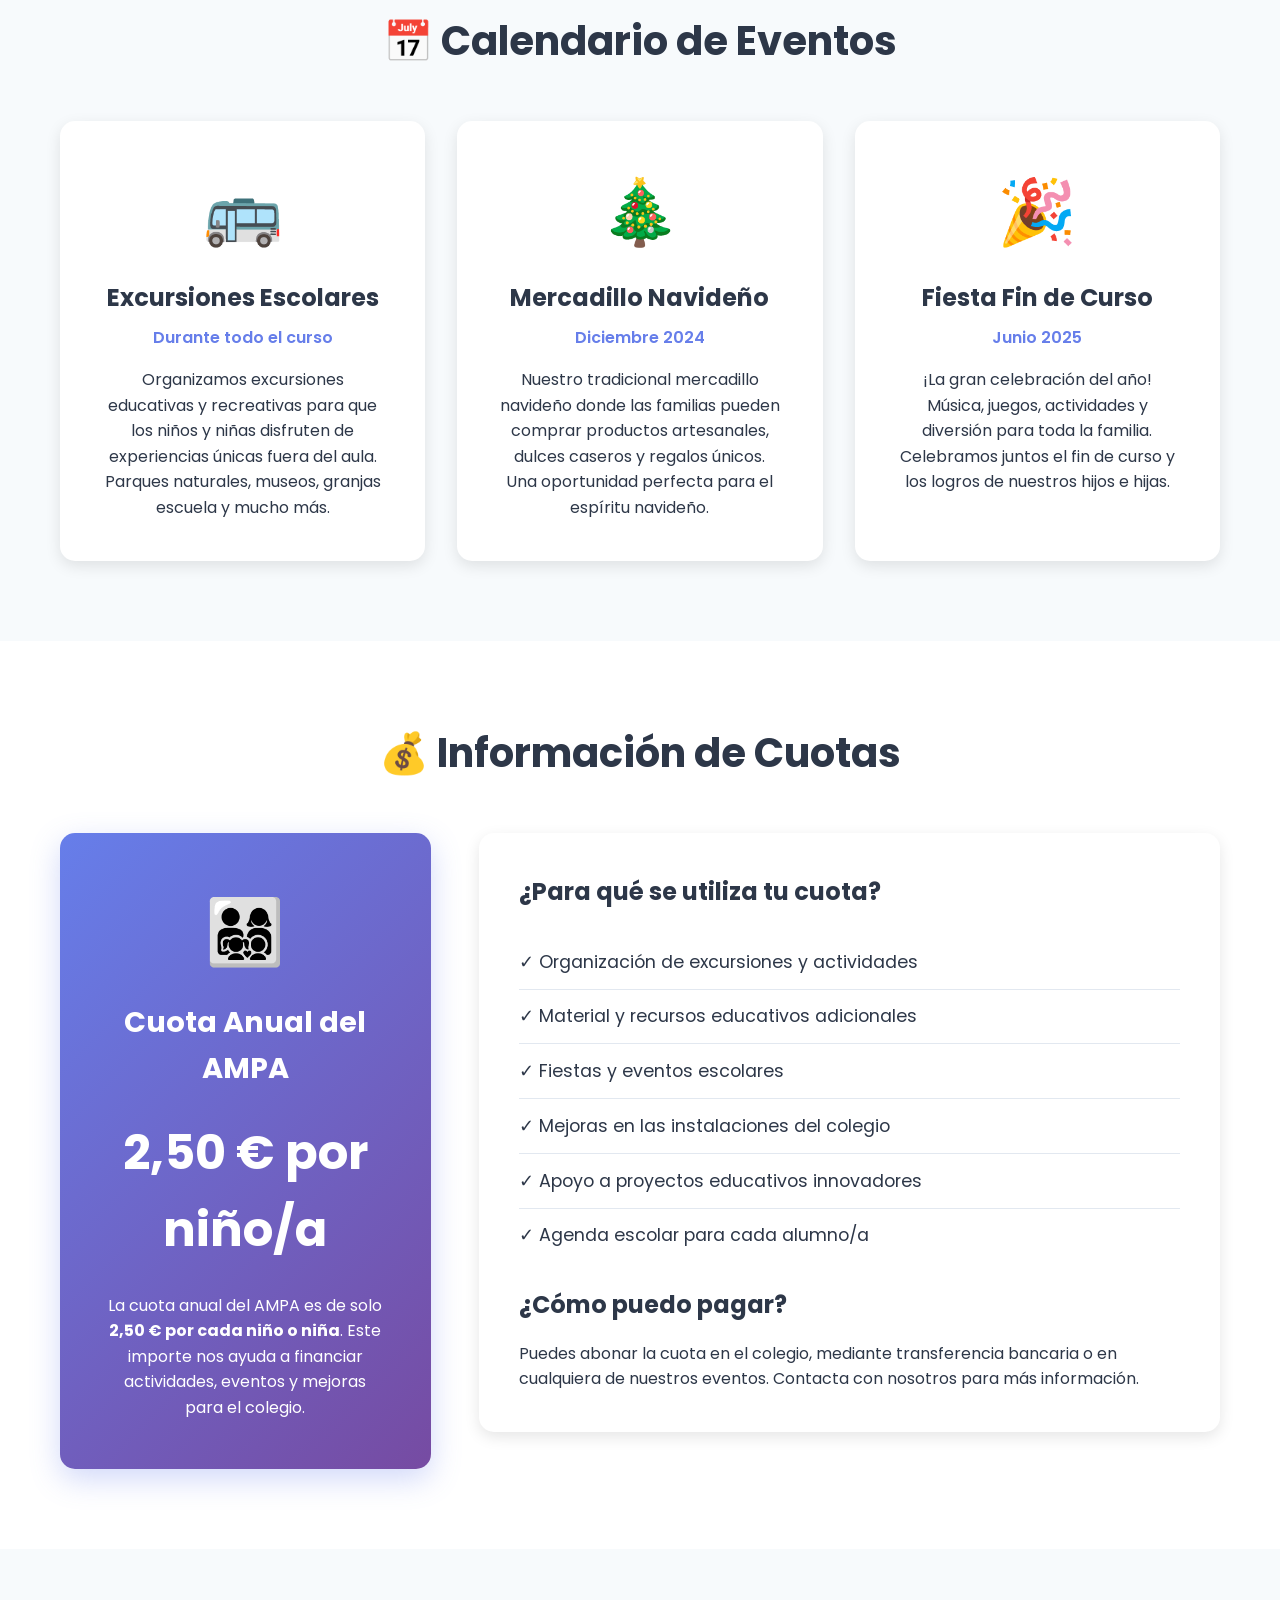
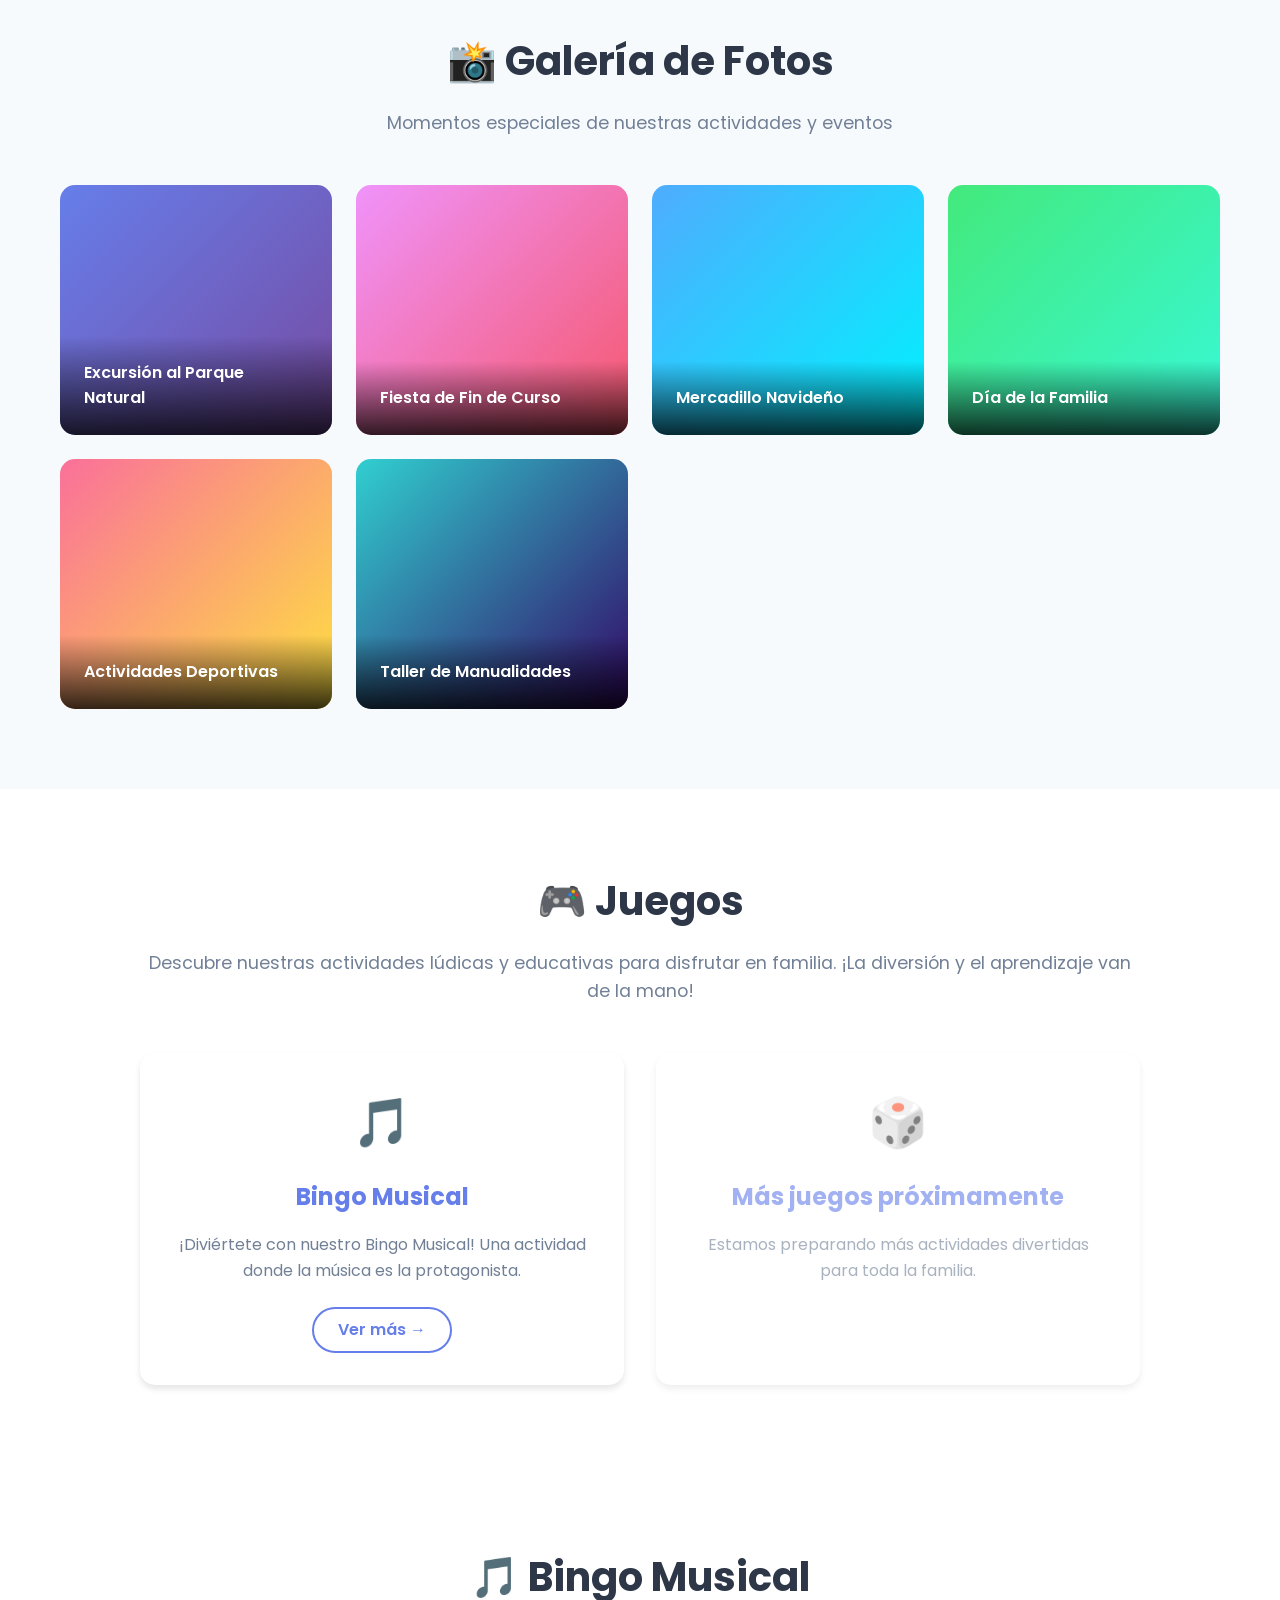
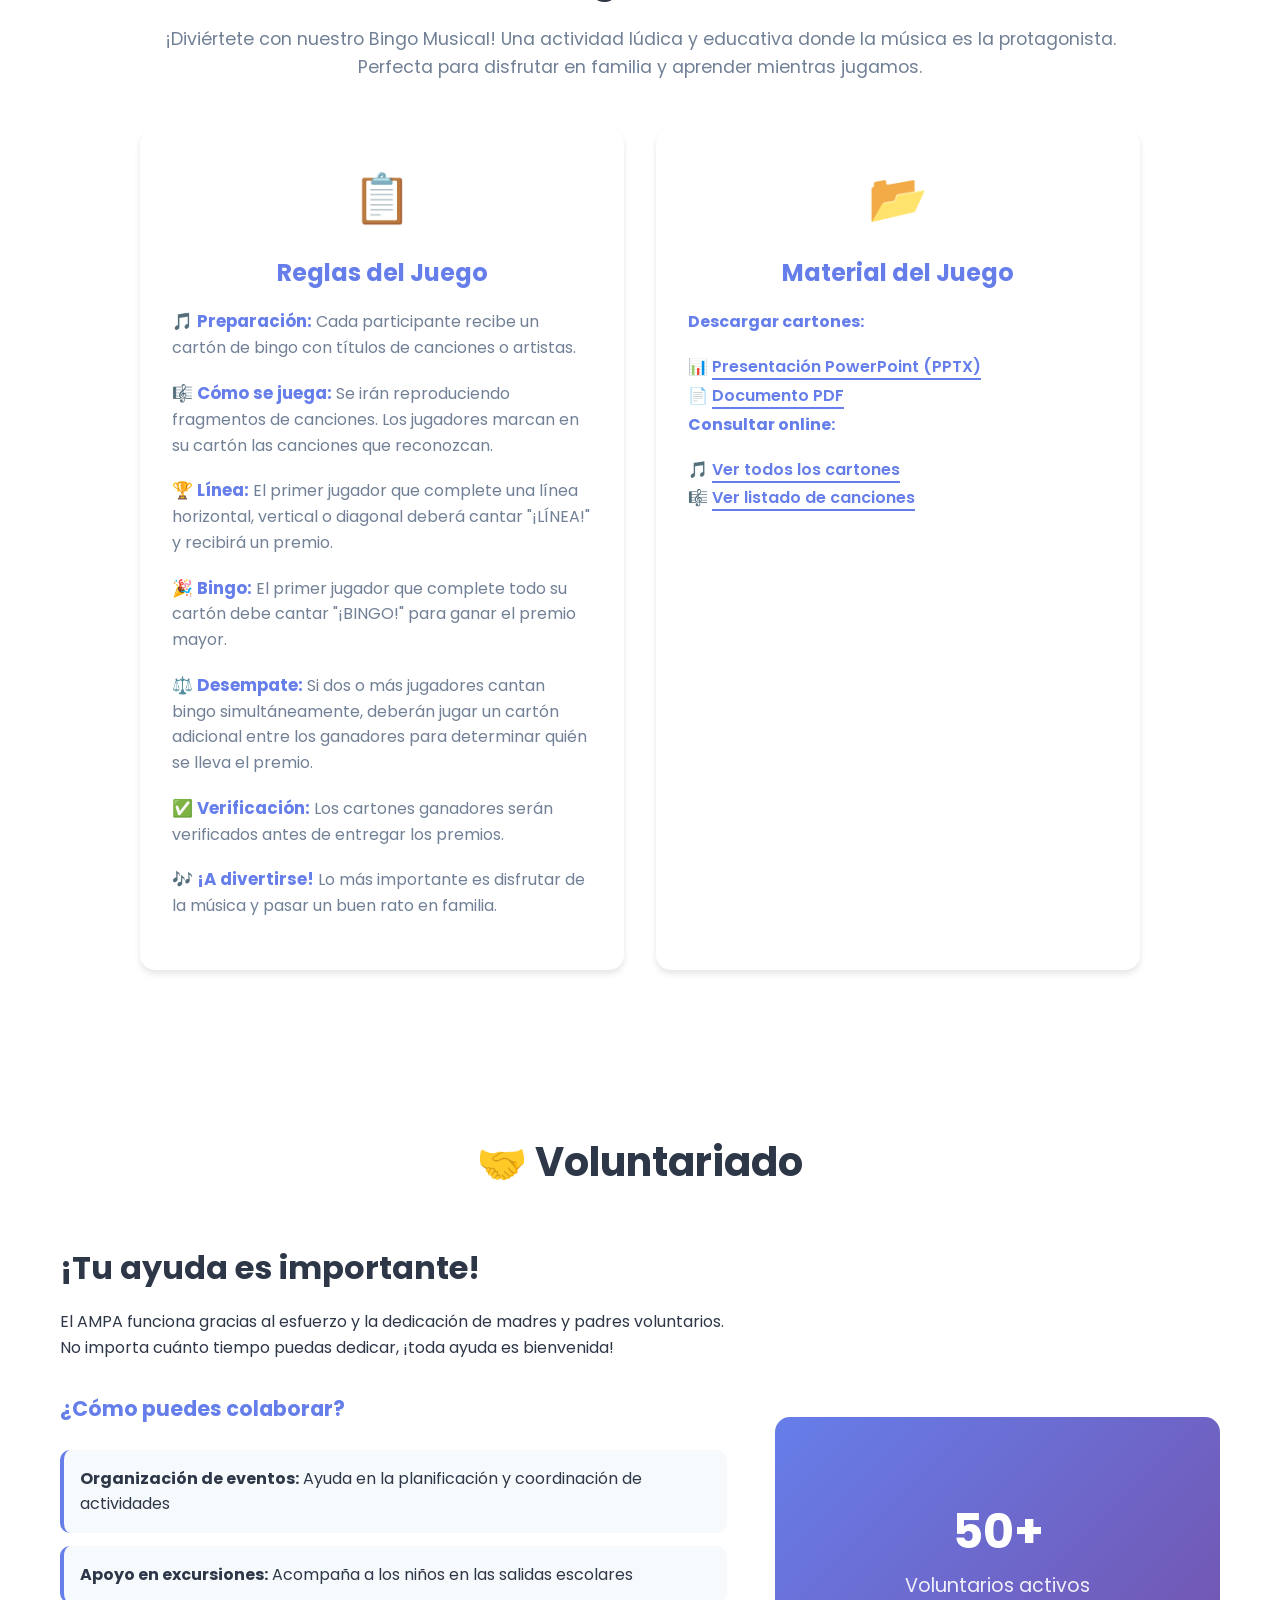
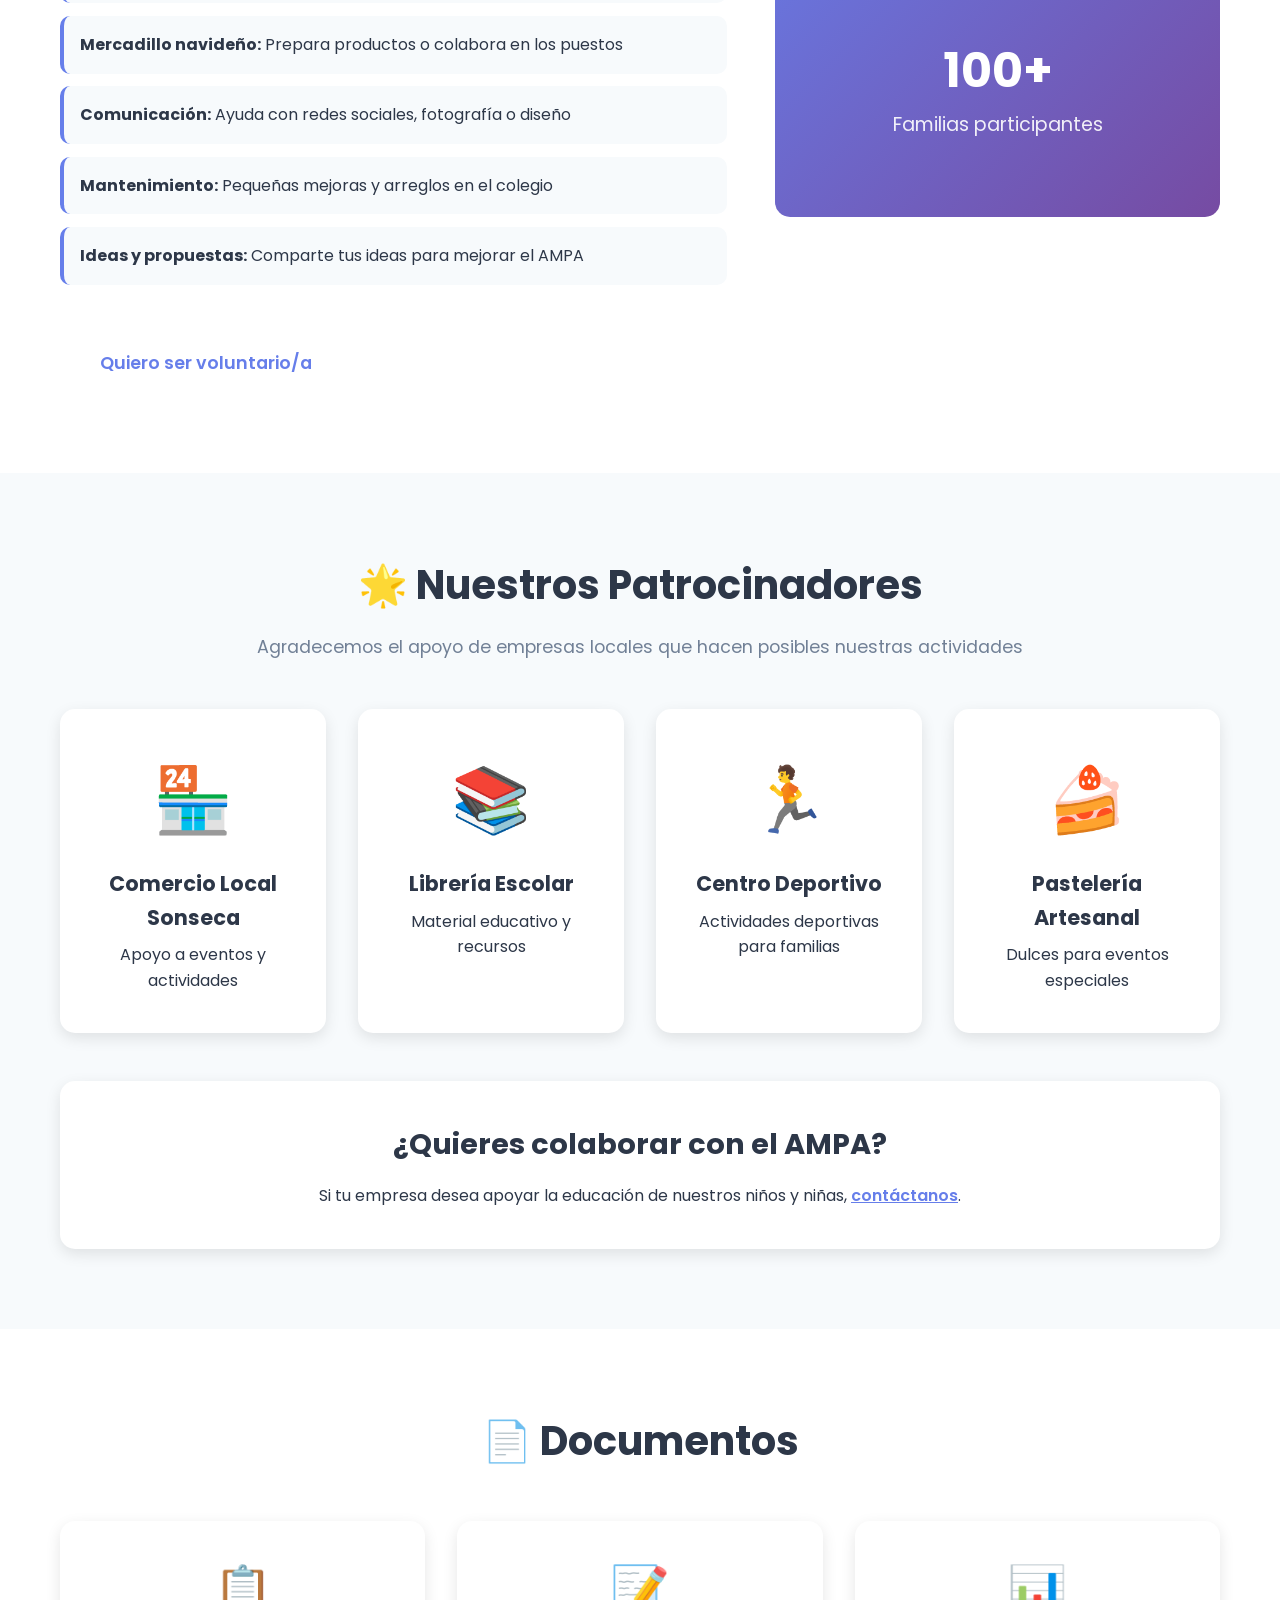
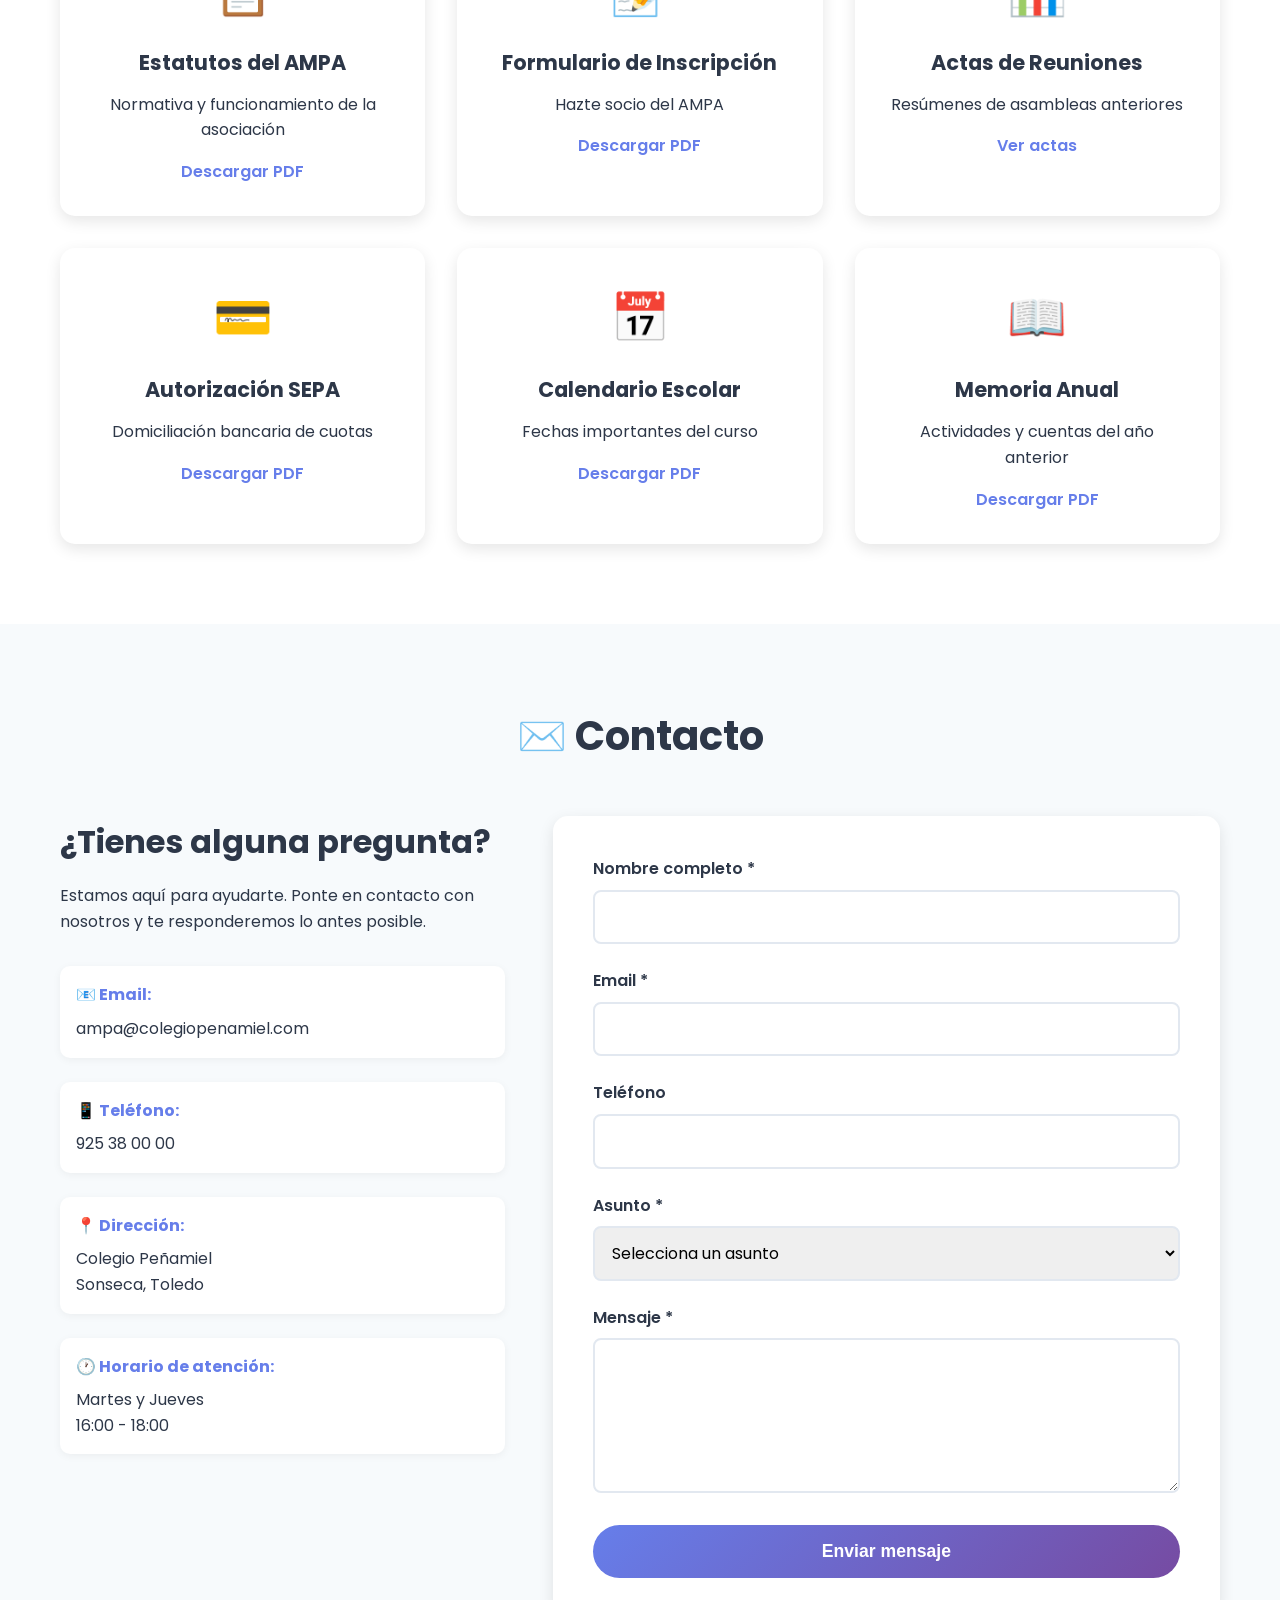
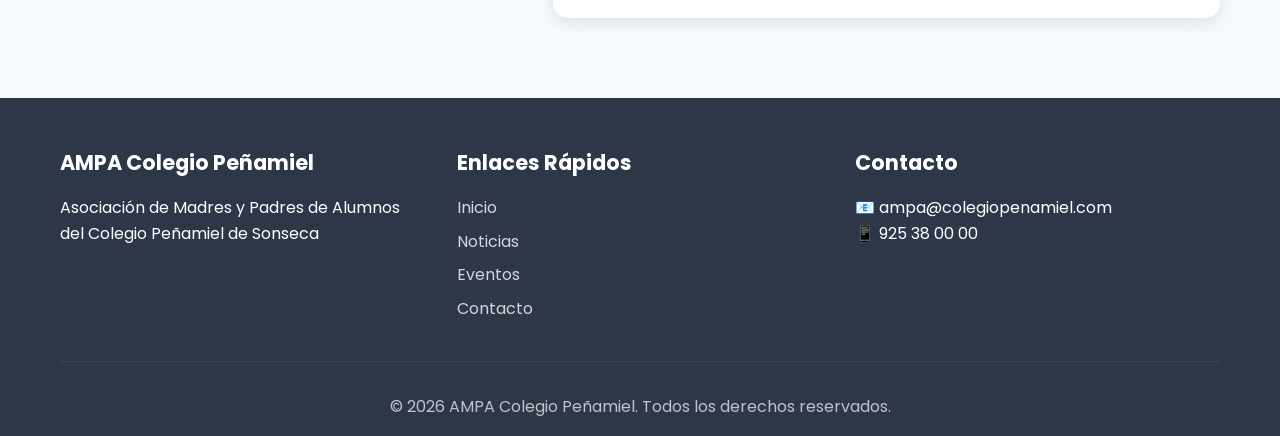
==== commit 48615e81: "pdf" ====
--- a/index.html
+++ b/index.html
@@ -232,9 +232,16 @@
                         <div class="bingo-icon">📂</div>
                         <h3>Material del Juego</h3>
                         <div class="bingo-content-area">
-                            <p><strong>Presentación PowerPoint:</strong> <a href="https://github.com/ChechuJA/Ampa/raw/main/Cartones.pptx" download class="download-link">Descargar Cartones.pptx</a></p>
-                            <p><strong>Cartones:</strong> <a href="cartones-bingo-musical.md" target="_blank" class="download-link">Ver todos los cartones</a></p>
-                            <p><strong>Listado de canciones:</strong> <a href="listado-canciones.md" target="_blank" class="download-link">Ver listado completo</a></p>
+                            <p><strong>Descargar cartones:</strong></p>
+                            <ul style="list-style: none; padding-left: 0;">
+                                <li>📊 <a href="https://github.com/ChechuJA/Ampa/raw/main/documentos/Cartones.pptx" download class="download-link">Presentación PowerPoint (PPTX)</a></li>
+                                <li>📄 <a href="https://github.com/ChechuJA/Ampa/raw/main/documentos/Cartones.pdf" download class="download-link">Documento PDF</a></li>
+                            </ul>
+                            <p><strong>Consultar online:</strong></p>
+                            <ul style="list-style: none; padding-left: 0;">
+                                <li>🎵 <a href="cartones-bingo-musical.md" target="_blank" class="download-link">Ver todos los cartones</a></li>
+                                <li>🎼 <a href="listado-canciones.md" target="_blank" class="download-link">Ver listado de canciones</a></li>
+                            </ul>
                         </div>
                     </div>
                 </div>
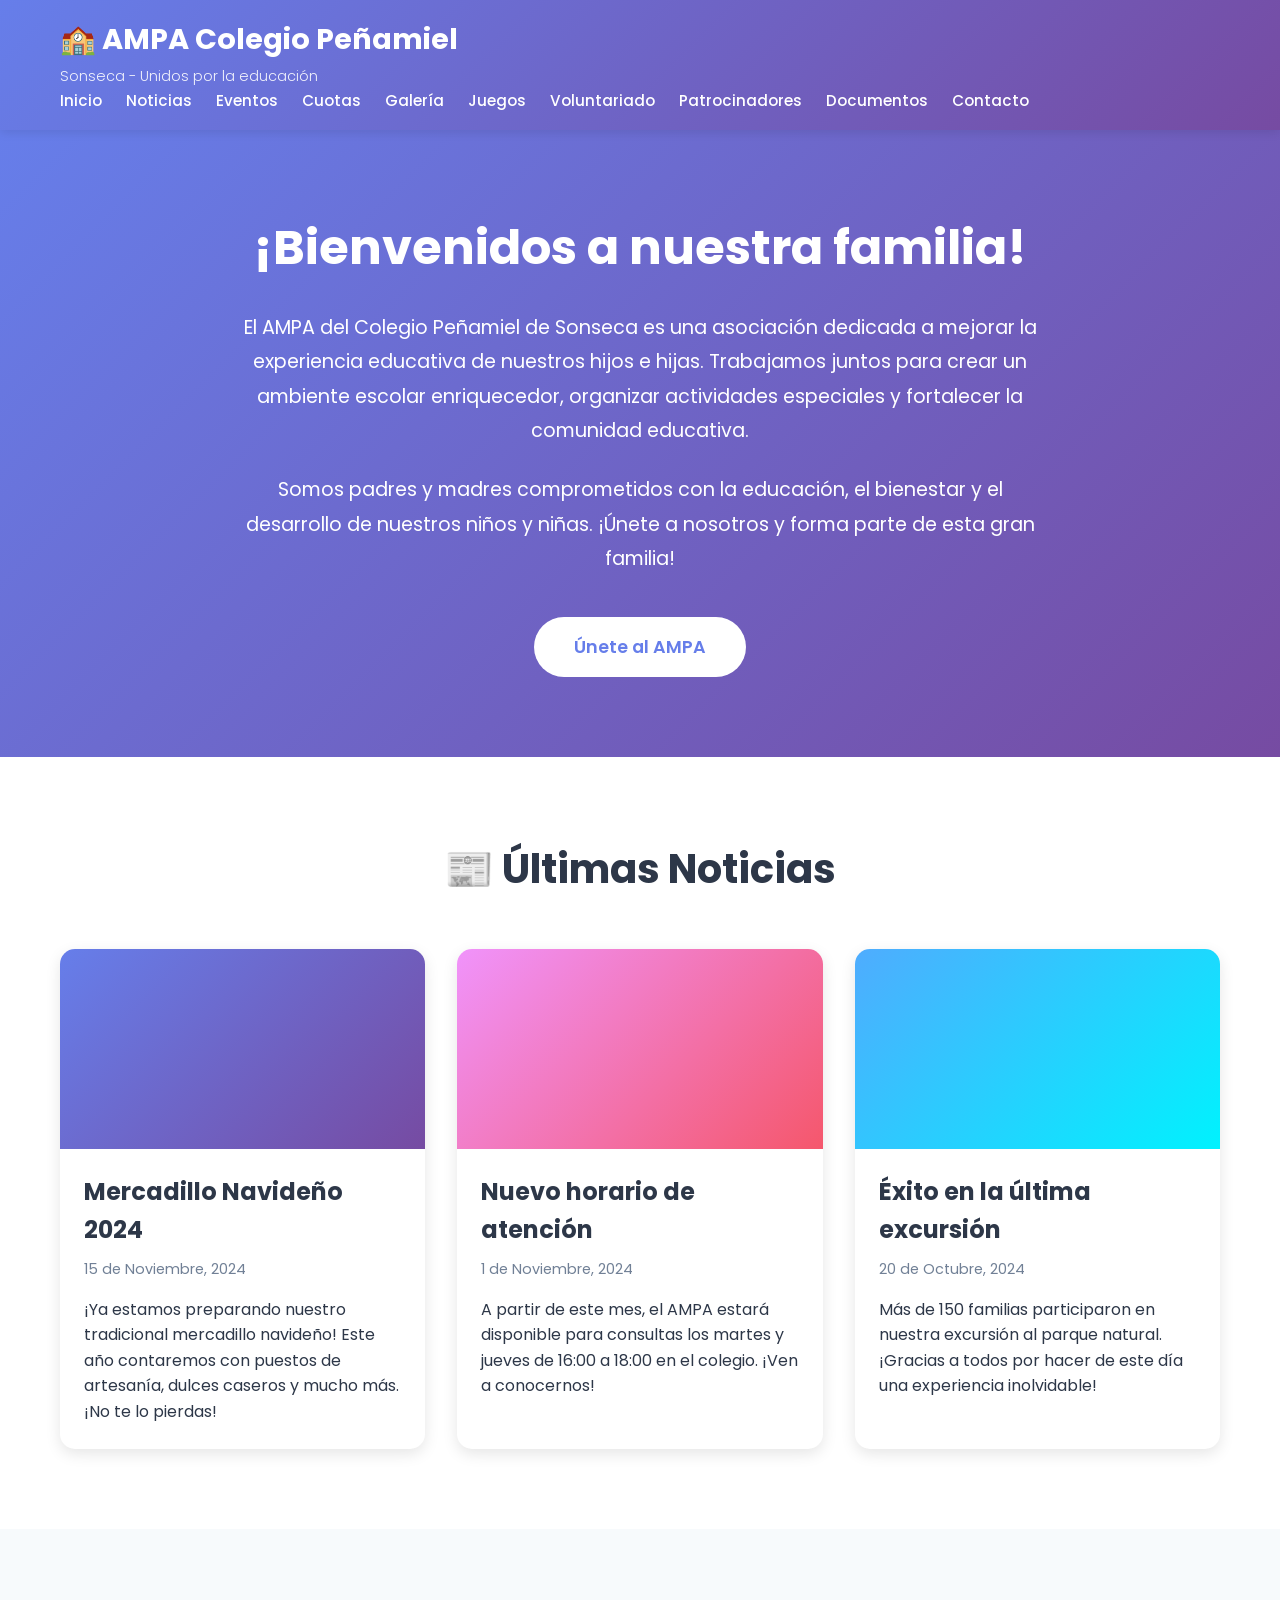
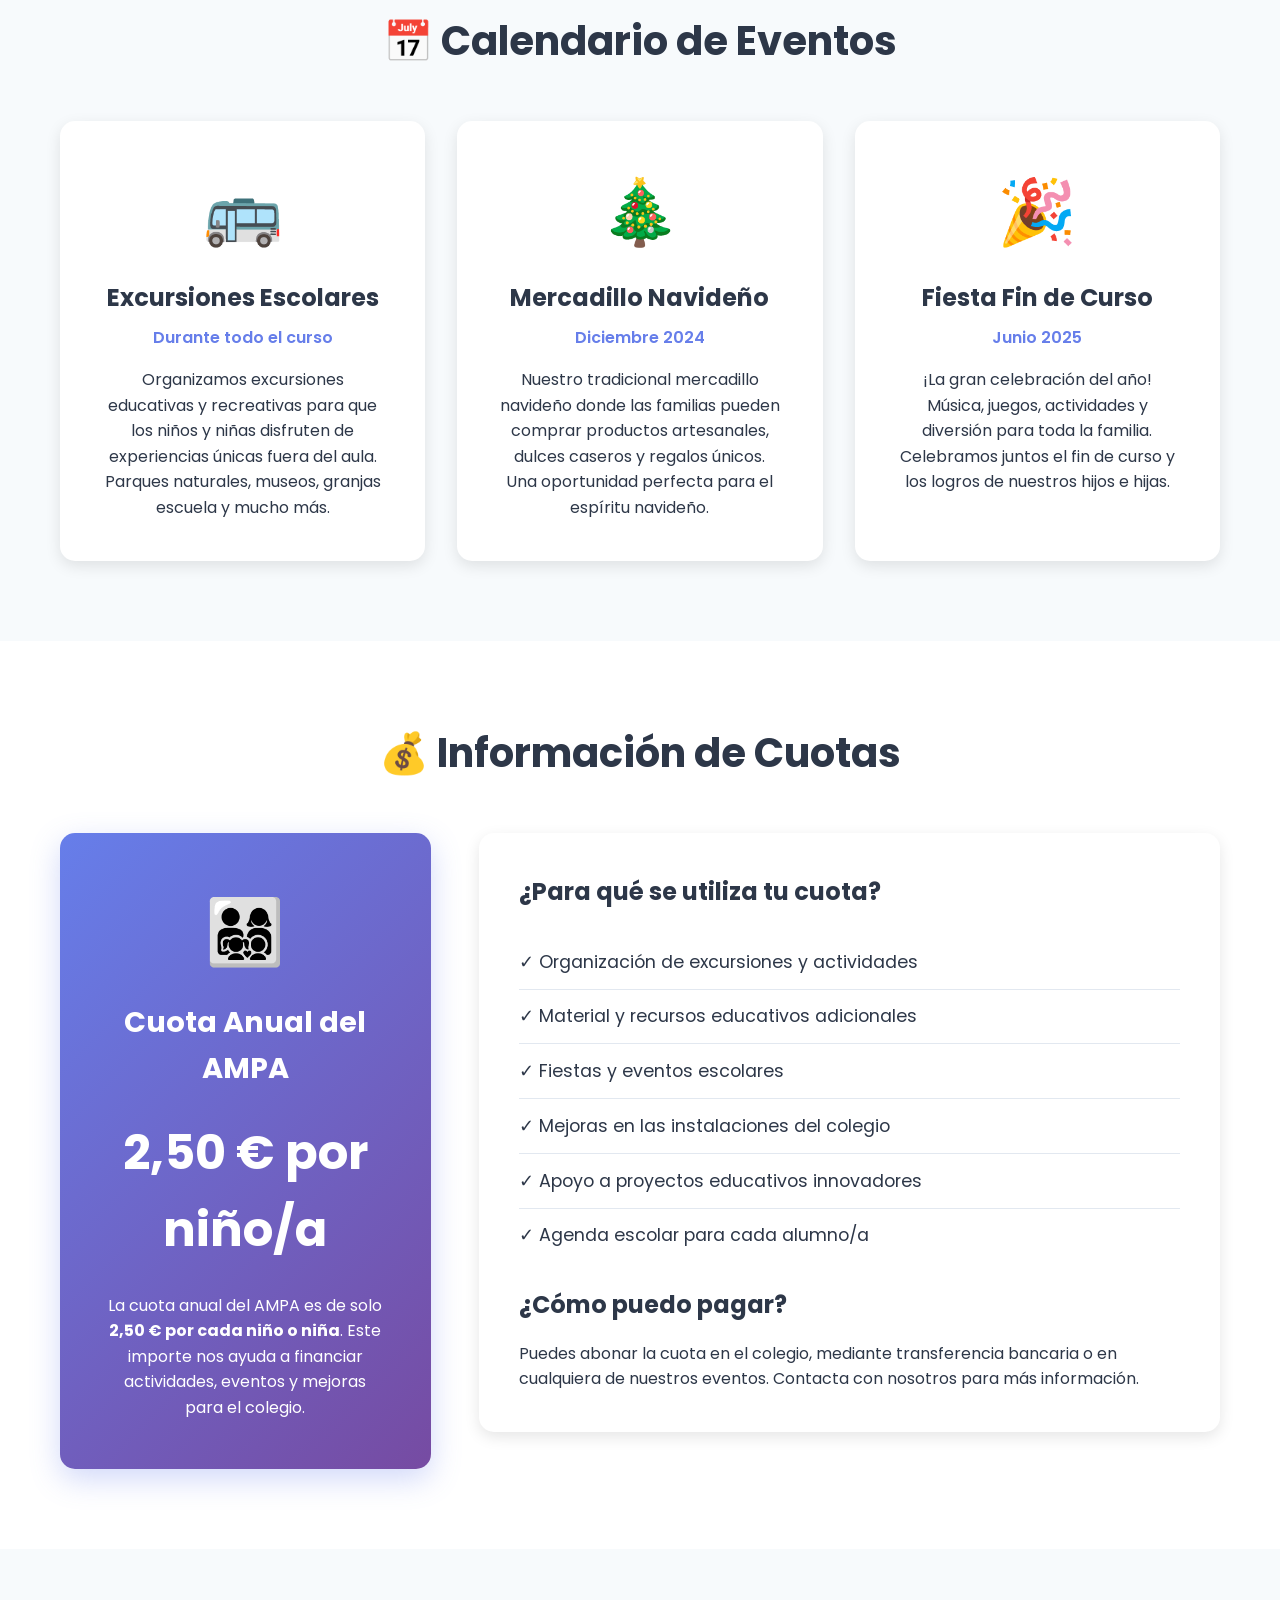
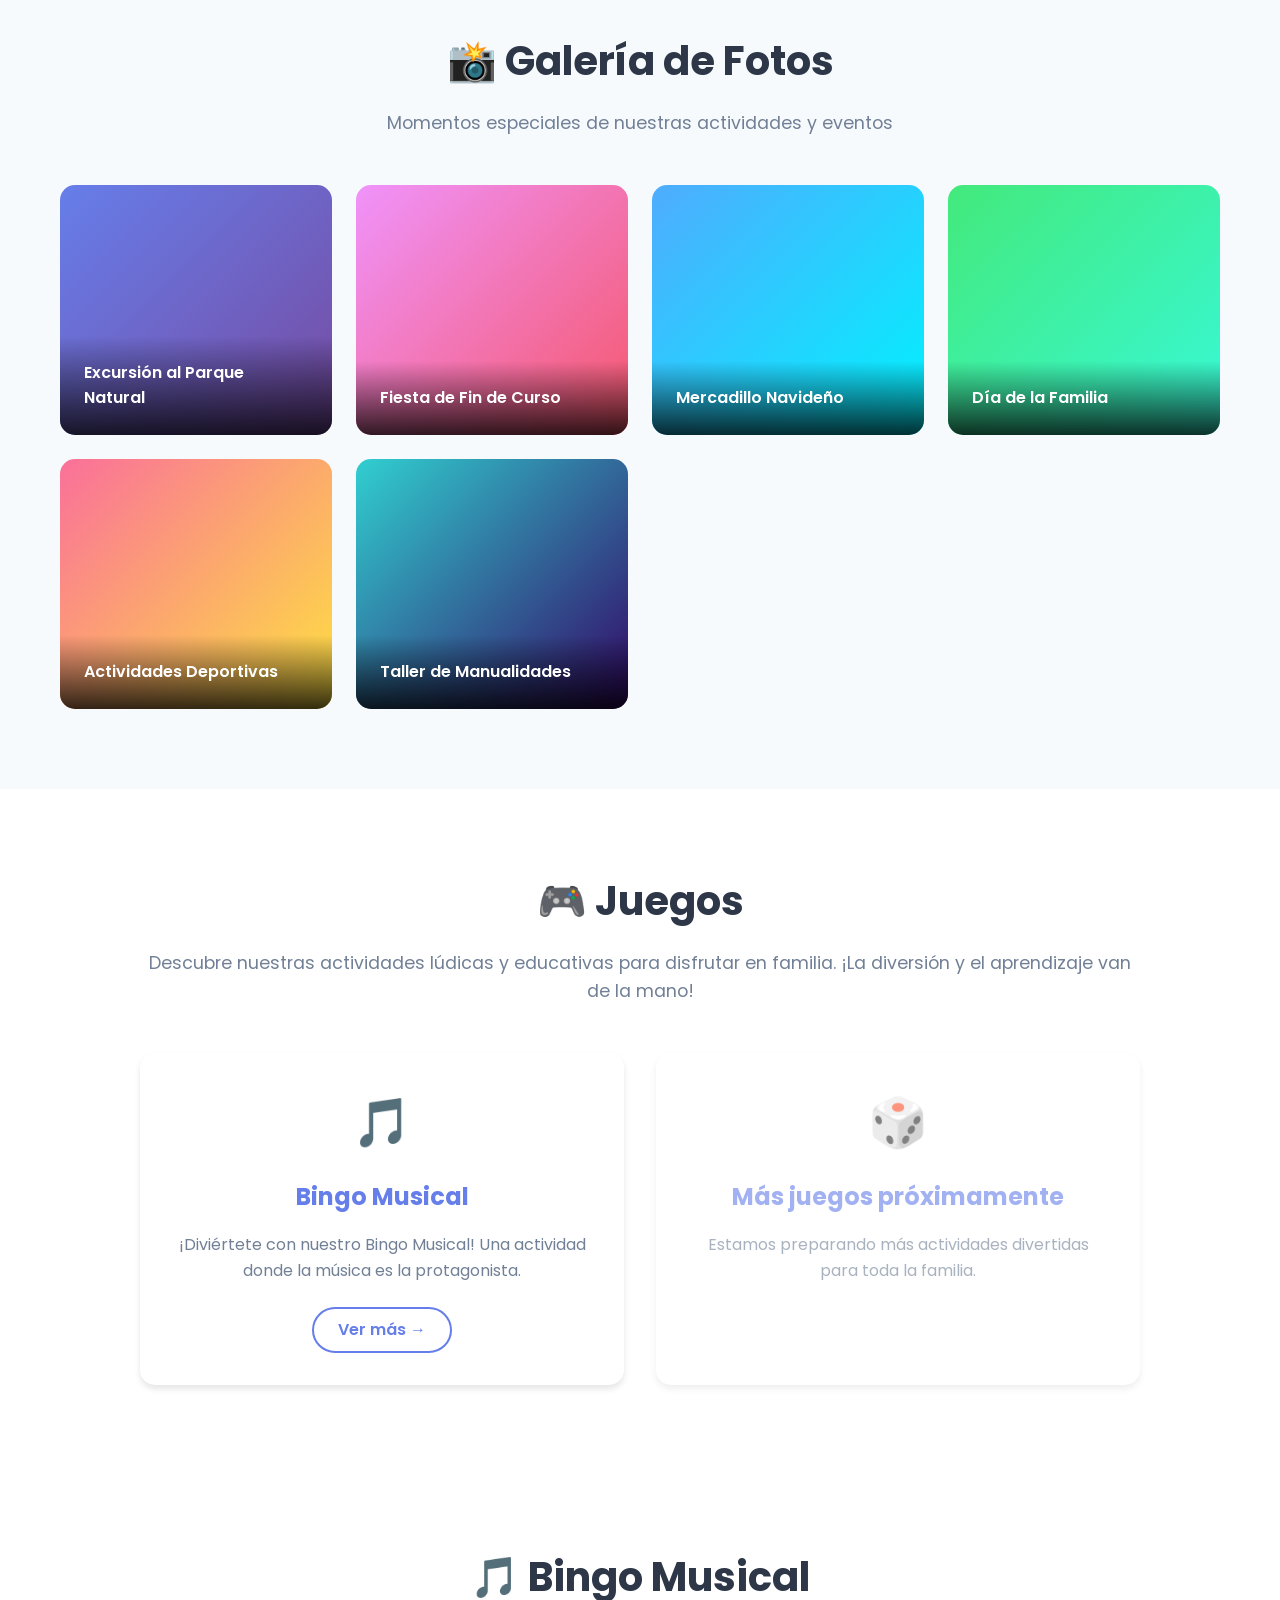
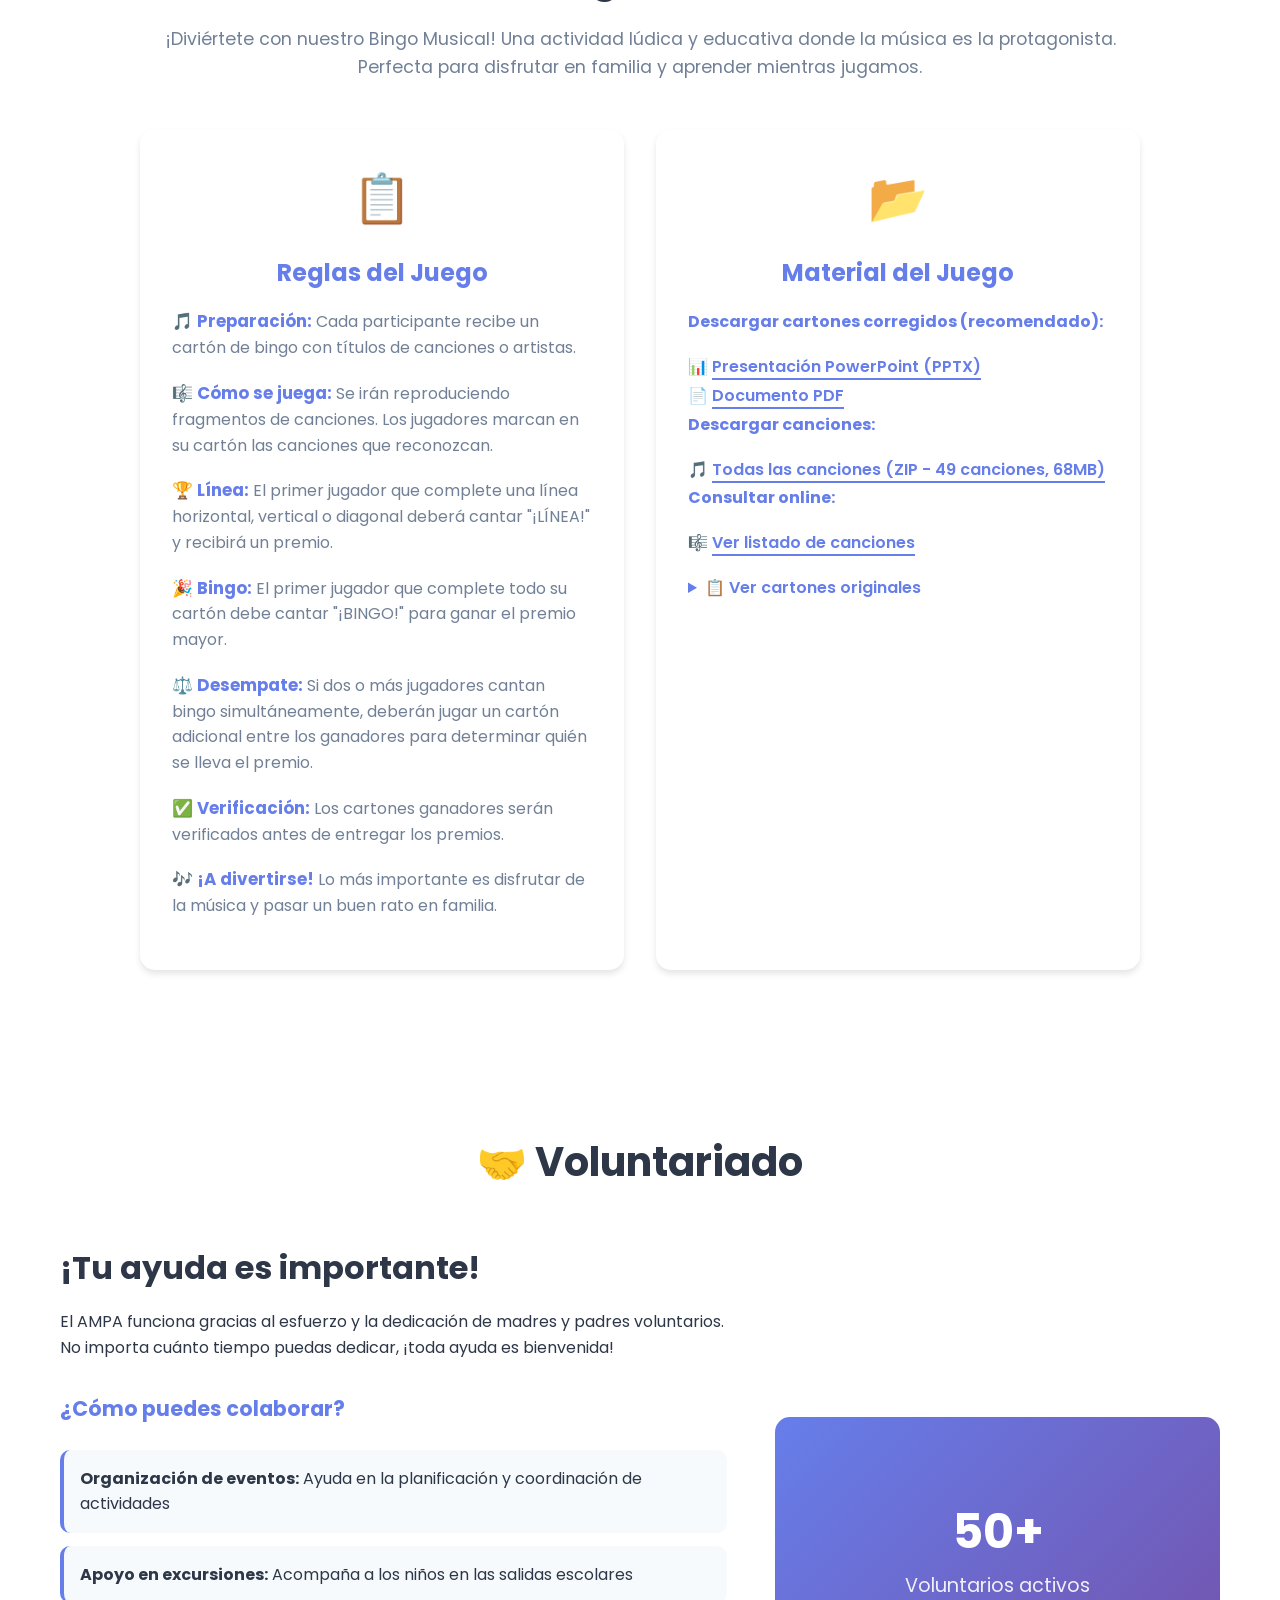
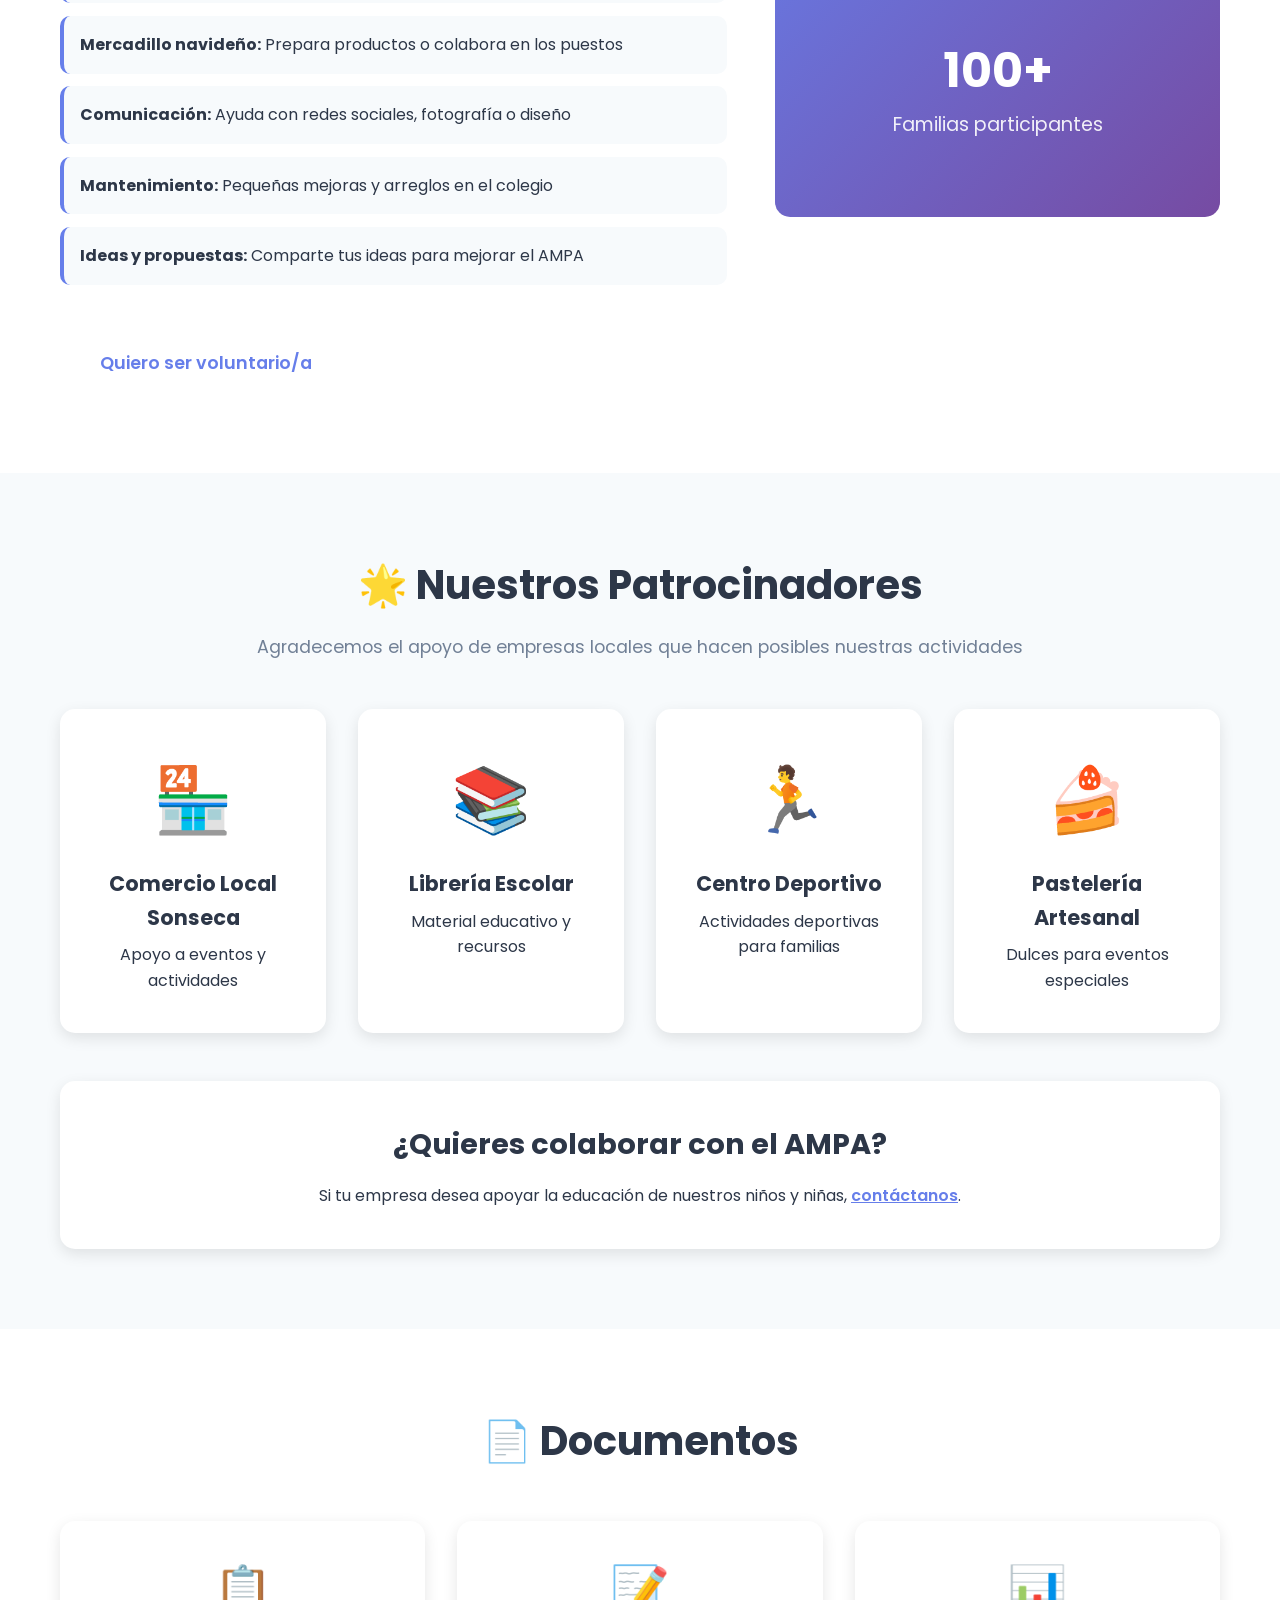
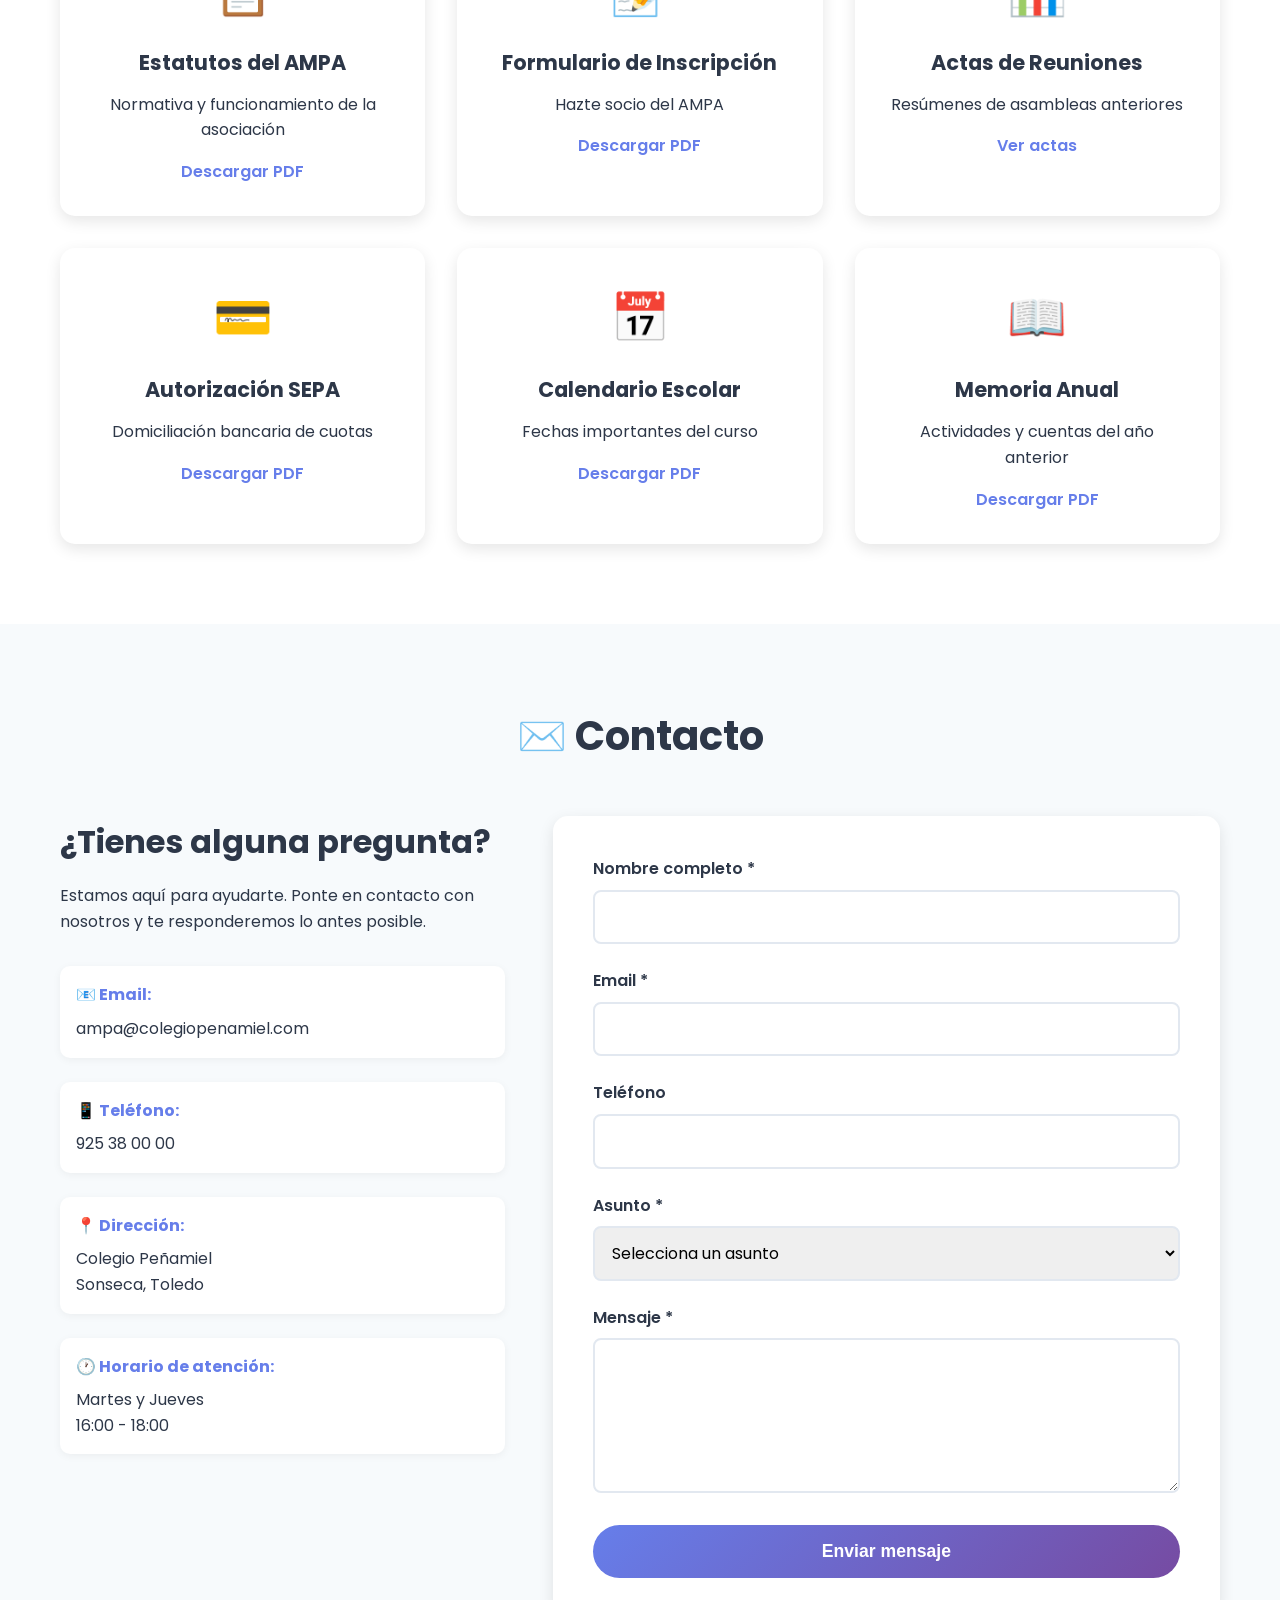
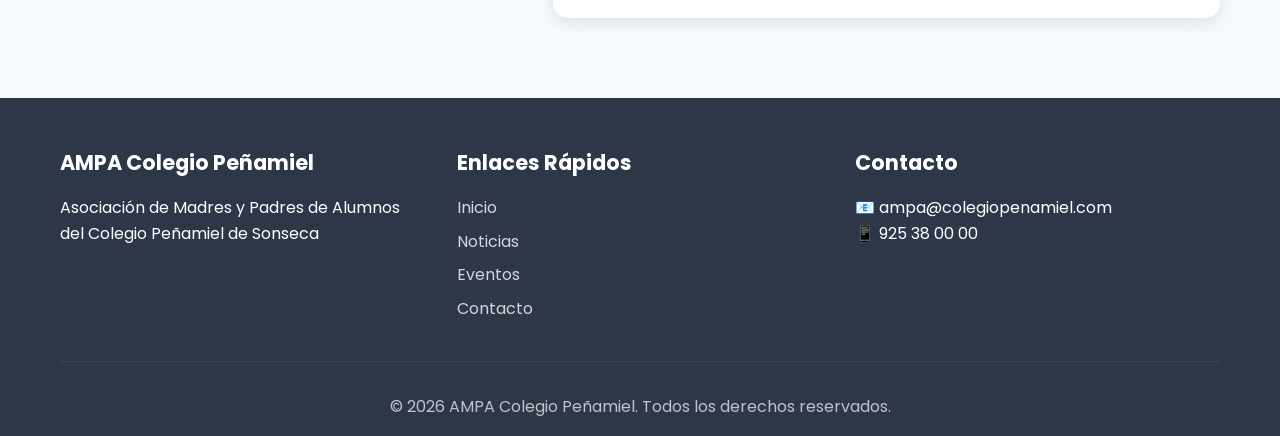
==== commit 127d749d: "todo OK." ====
--- a/index.html
+++ b/index.html
@@ -232,16 +232,26 @@
                         <div class="bingo-icon">📂</div>
                         <h3>Material del Juego</h3>
                         <div class="bingo-content-area">
-                            <p><strong>Descargar cartones:</strong></p>
+                            <p><strong>Descargar cartones corregidos (recomendado):</strong></p>
                             <ul style="list-style: none; padding-left: 0;">
-                                <li>📊 <a href="https://github.com/ChechuJA/Ampa/raw/main/documentos/Cartones.pptx" download class="download-link">Presentación PowerPoint (PPTX)</a></li>
-                                <li>📄 <a href="https://github.com/ChechuJA/Ampa/raw/main/documentos/Cartones.pdf" download class="download-link">Documento PDF</a></li>
+                                <li>📊 <a href="https://github.com/ChechuJA/Ampa/raw/main/documentos/Cartones%20Corregidos.pptx" download class="download-link">Presentación PowerPoint (PPTX)</a></li>
+                                <li>📄 <a href="https://github.com/ChechuJA/Ampa/raw/main/documentos/Cartones%20Corregidos.pdf" download class="download-link">Documento PDF</a></li>
+                            </ul>
+                            <p><strong>Descargar canciones:</strong></p>
+                            <ul style="list-style: none; padding-left: 0;">
+                                <li>🎵 <a href="https://github.com/ChechuJA/Ampa/raw/main/documentos/canciones-bingo-musical.zip" download class="download-link">Todas las canciones (ZIP - 49 canciones, 68MB)</a></li>
                             </ul>
                             <p><strong>Consultar online:</strong></p>
                             <ul style="list-style: none; padding-left: 0;">
-                                <li>🎵 <a href="cartones-bingo-musical.md" target="_blank" class="download-link">Ver todos los cartones</a></li>
-                                <li>🎼 <a href="listado-canciones.md" target="_blank" class="download-link">Ver listado de canciones</a></li>
+                                <li>🎼 <a href="recursos/listado-canciones.md" target="_blank" class="download-link">Ver listado de canciones</a></li>
                             </ul>
+                            <details style="margin-top: 1rem;">
+                                <summary style="cursor: pointer; color: #667eea; font-weight: 600;">📋 Ver cartones originales</summary>
+                                <ul style="list-style: none; padding-left: 0; margin-top: 0.5rem;">
+                                    <li>📊 <a href="https://github.com/ChechuJA/Ampa/raw/main/documentos/Cartones%20Originales.pptx" download class="download-link">PowerPoint Original</a></li>
+                                    <li>📄 <a href="https://github.com/ChechuJA/Ampa/raw/main/documentos/Cartones%20Originales.pdf" download class="download-link">PDF Original</a></li>
+                                </ul>
+                            </details>
                         </div>
                     </div>
                 </div>
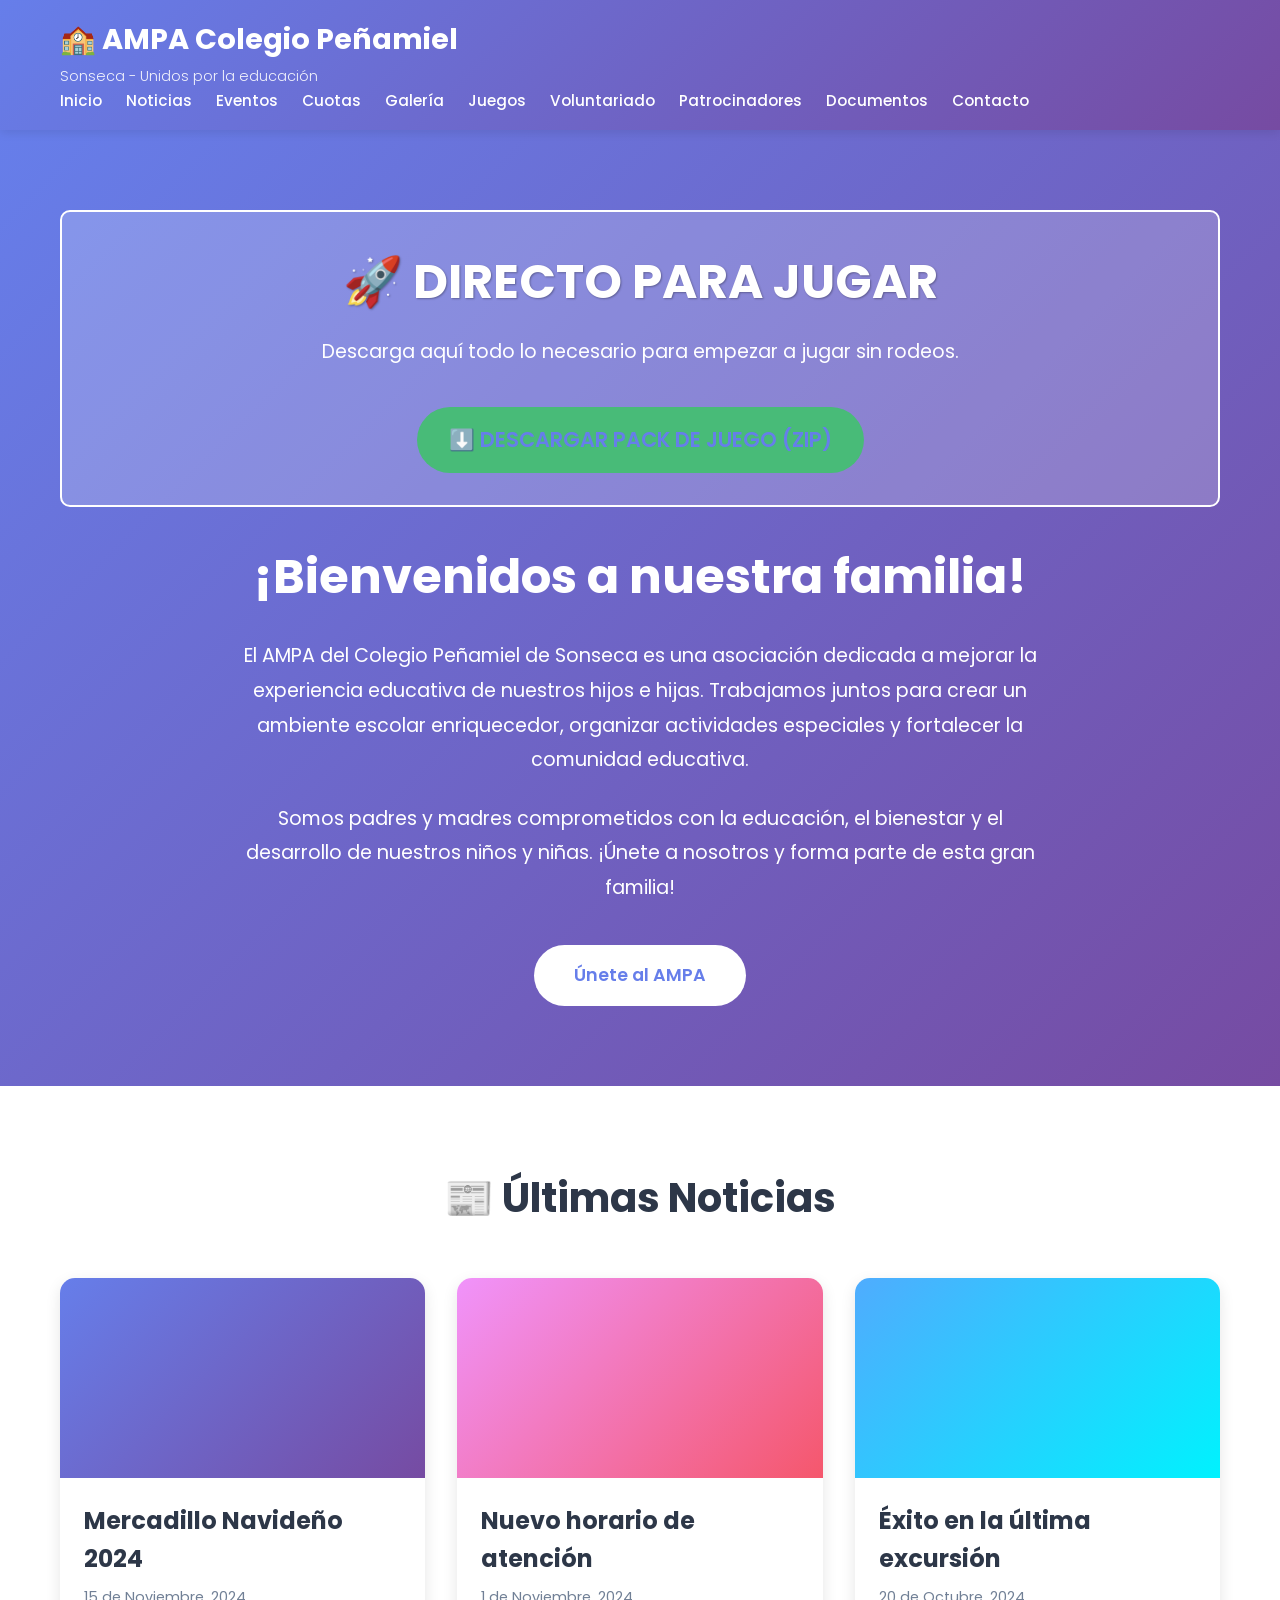
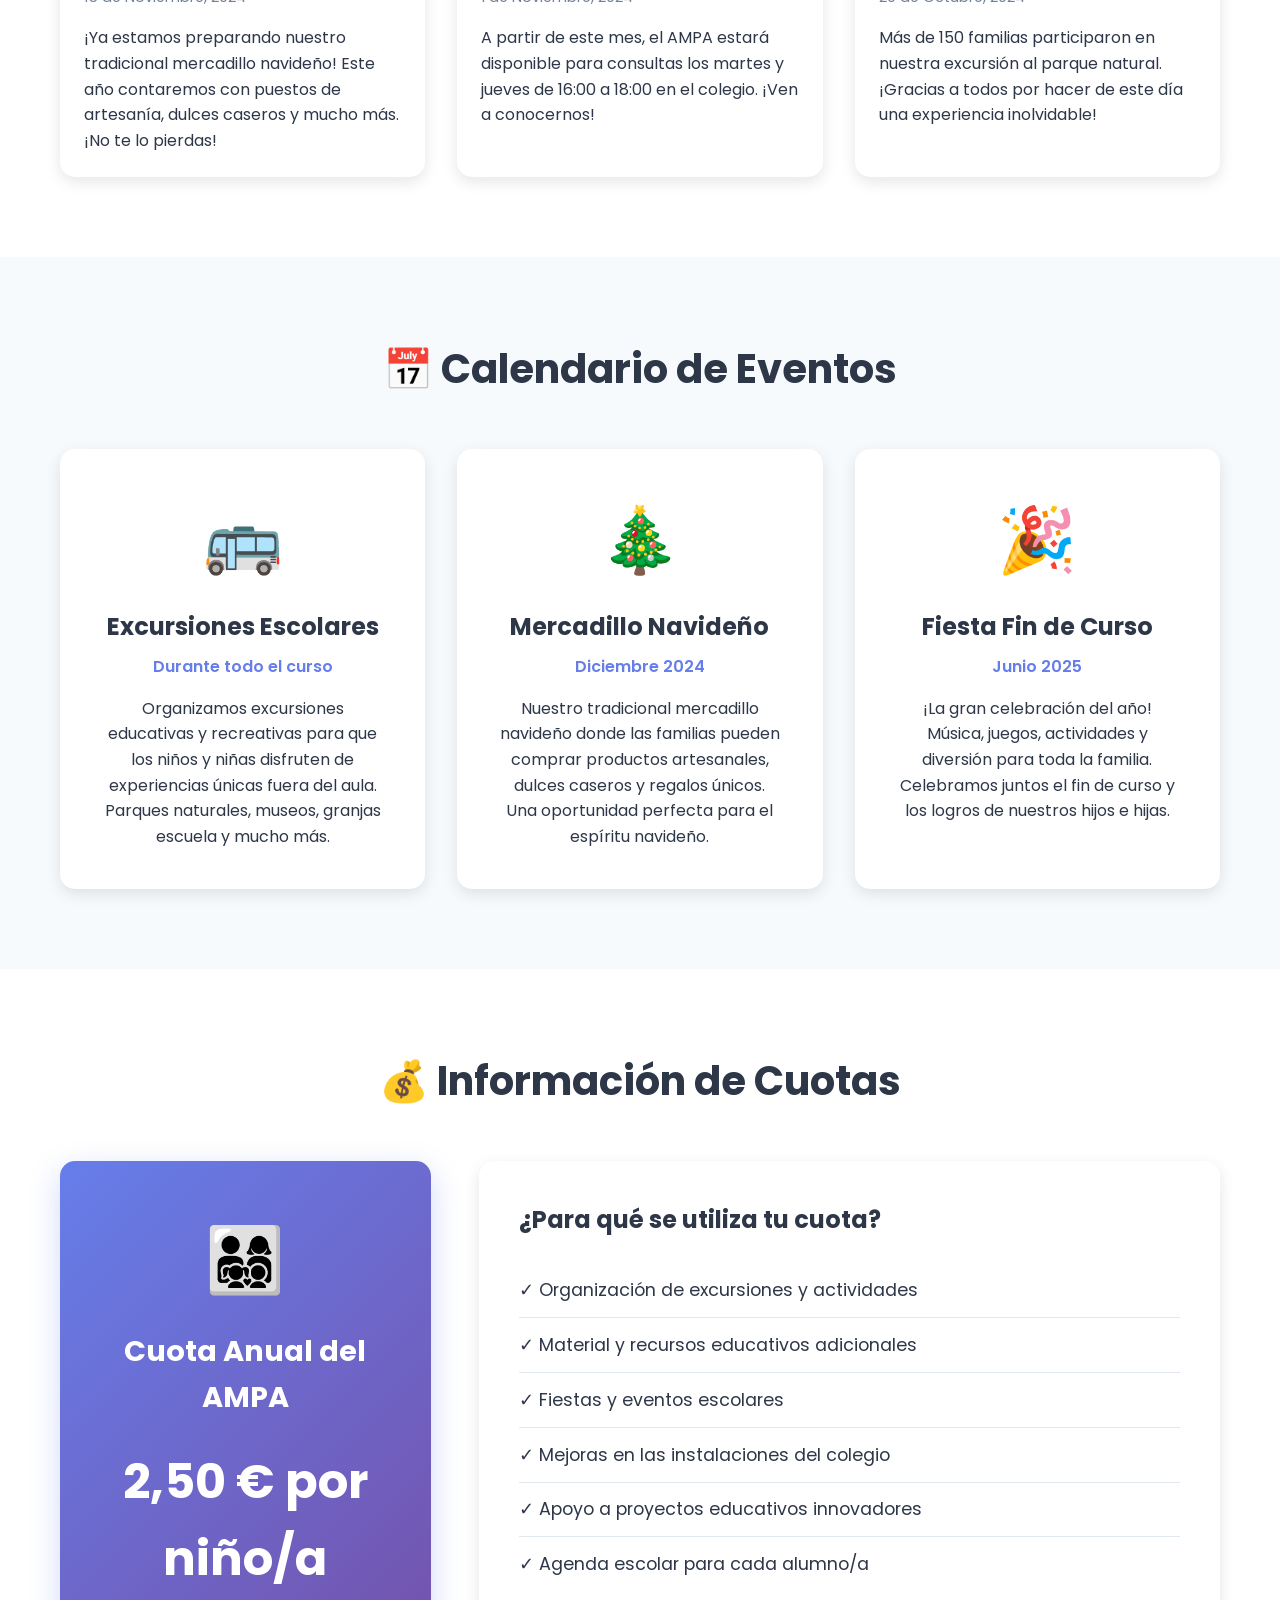
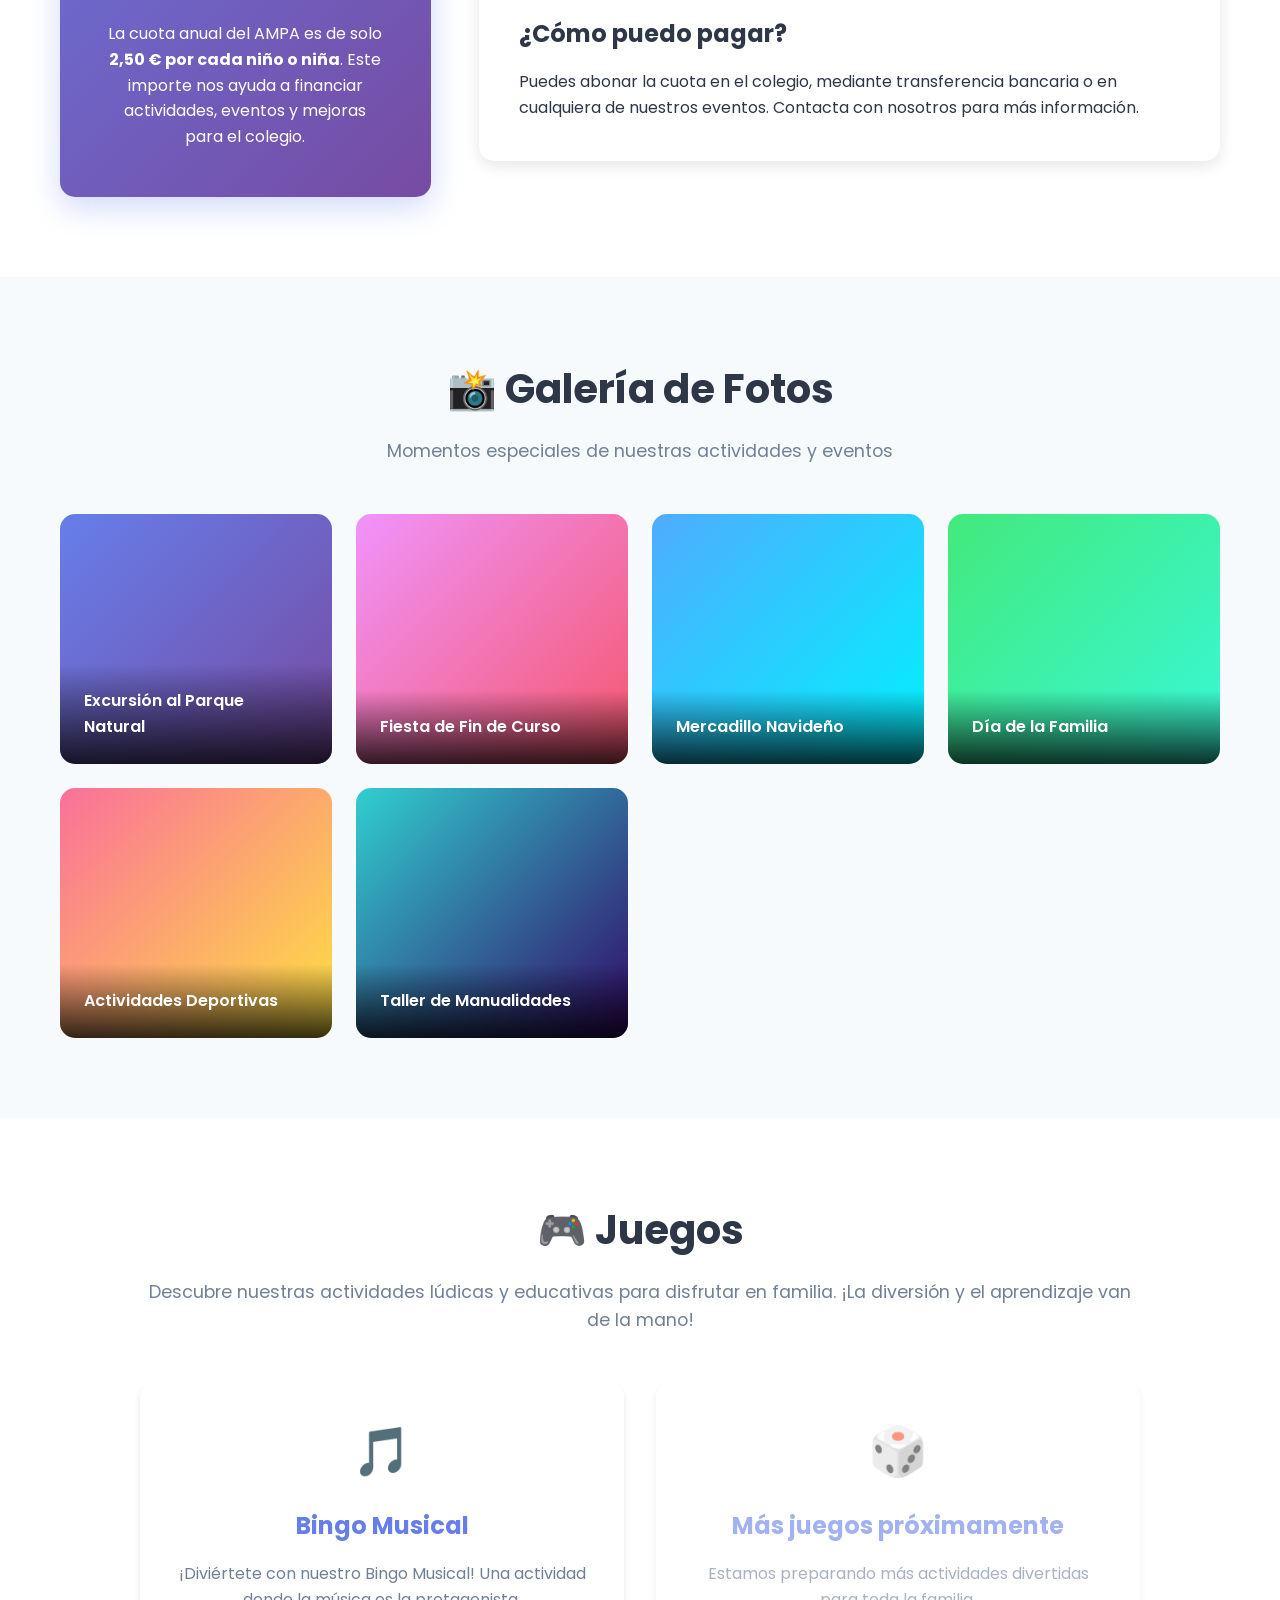
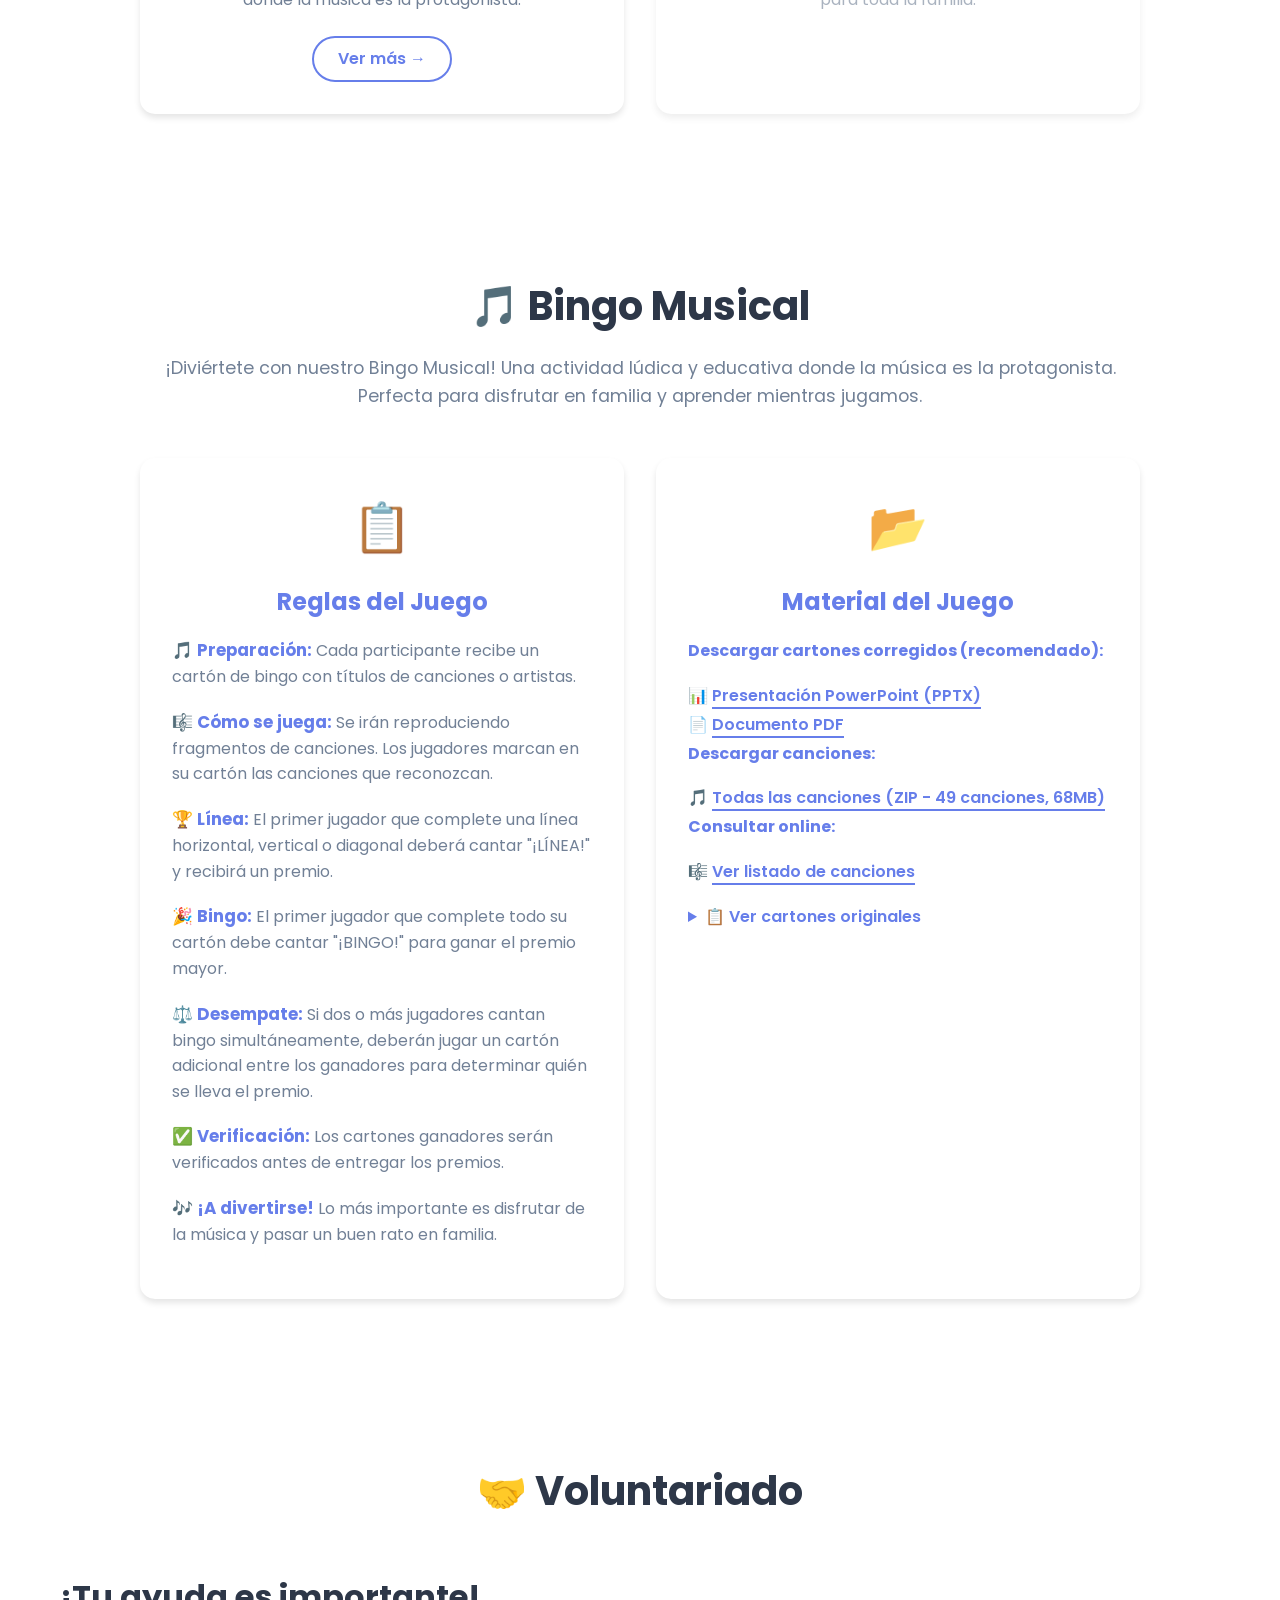
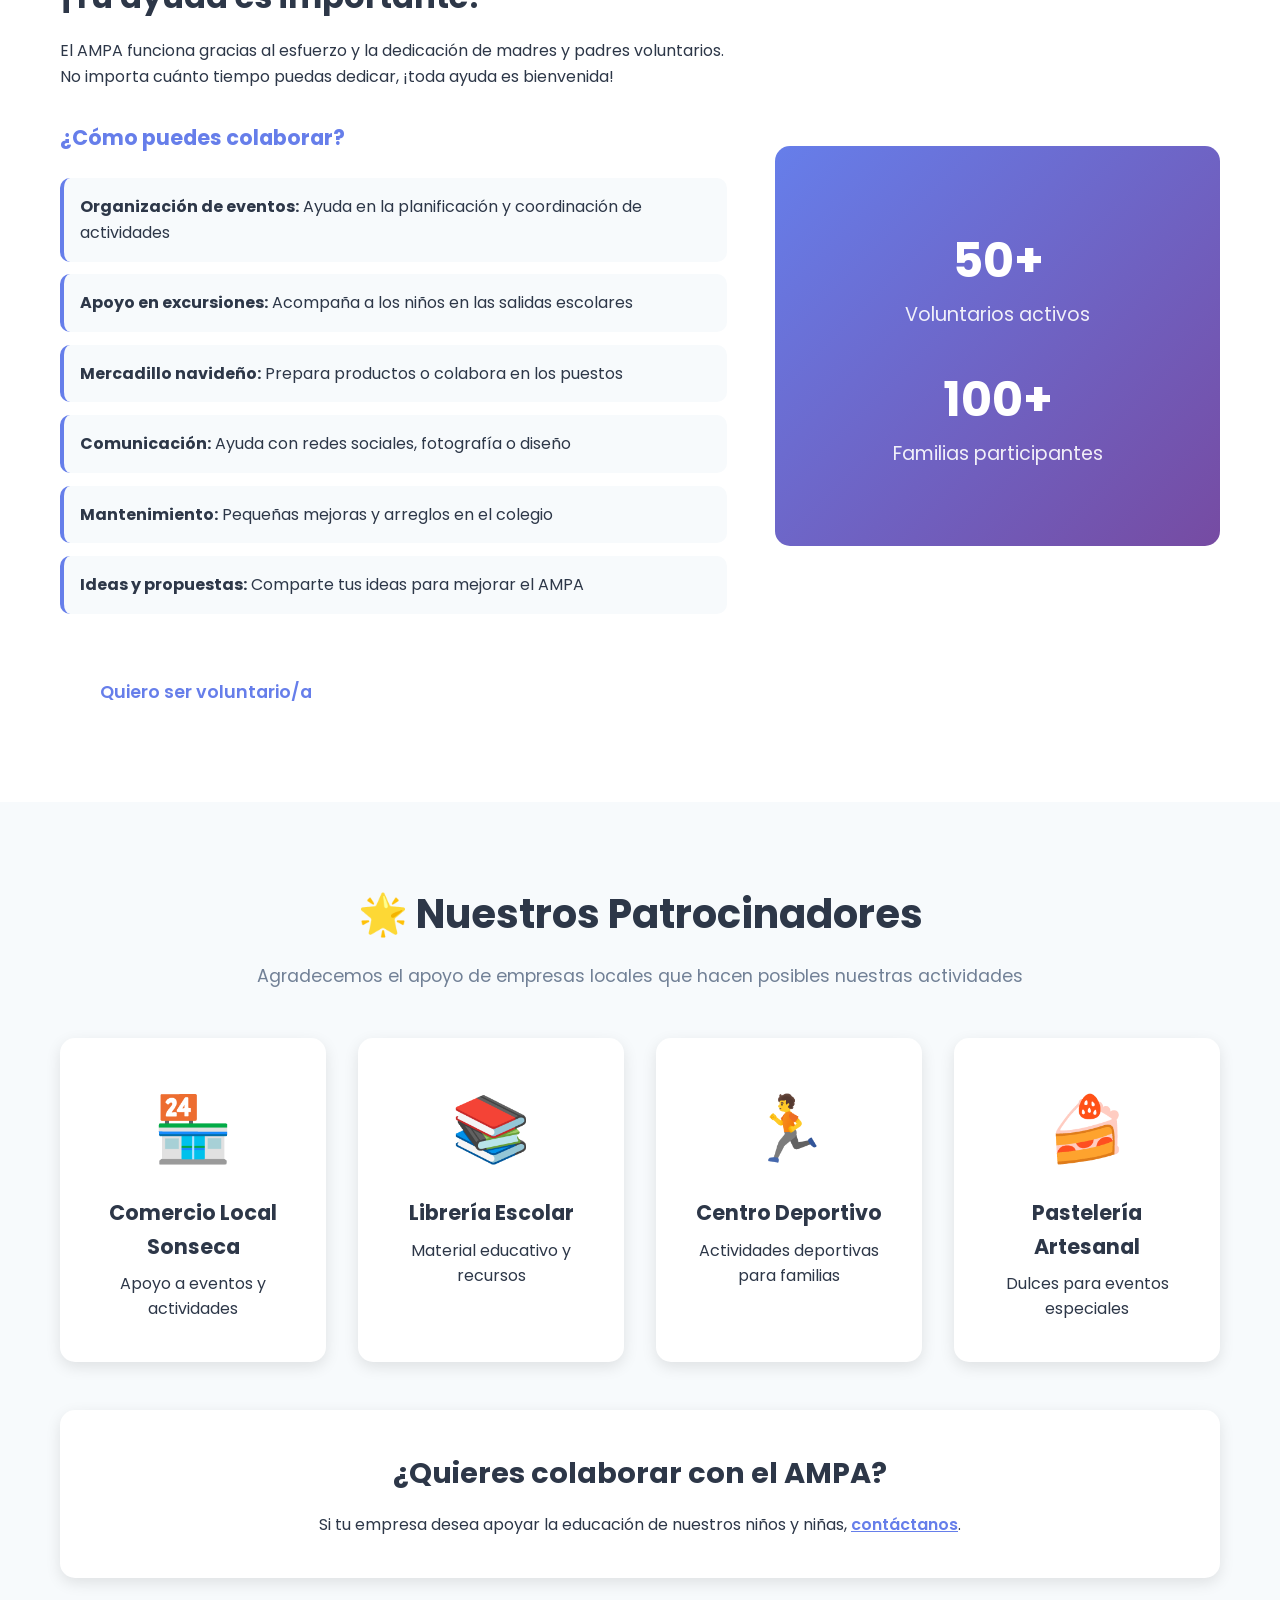
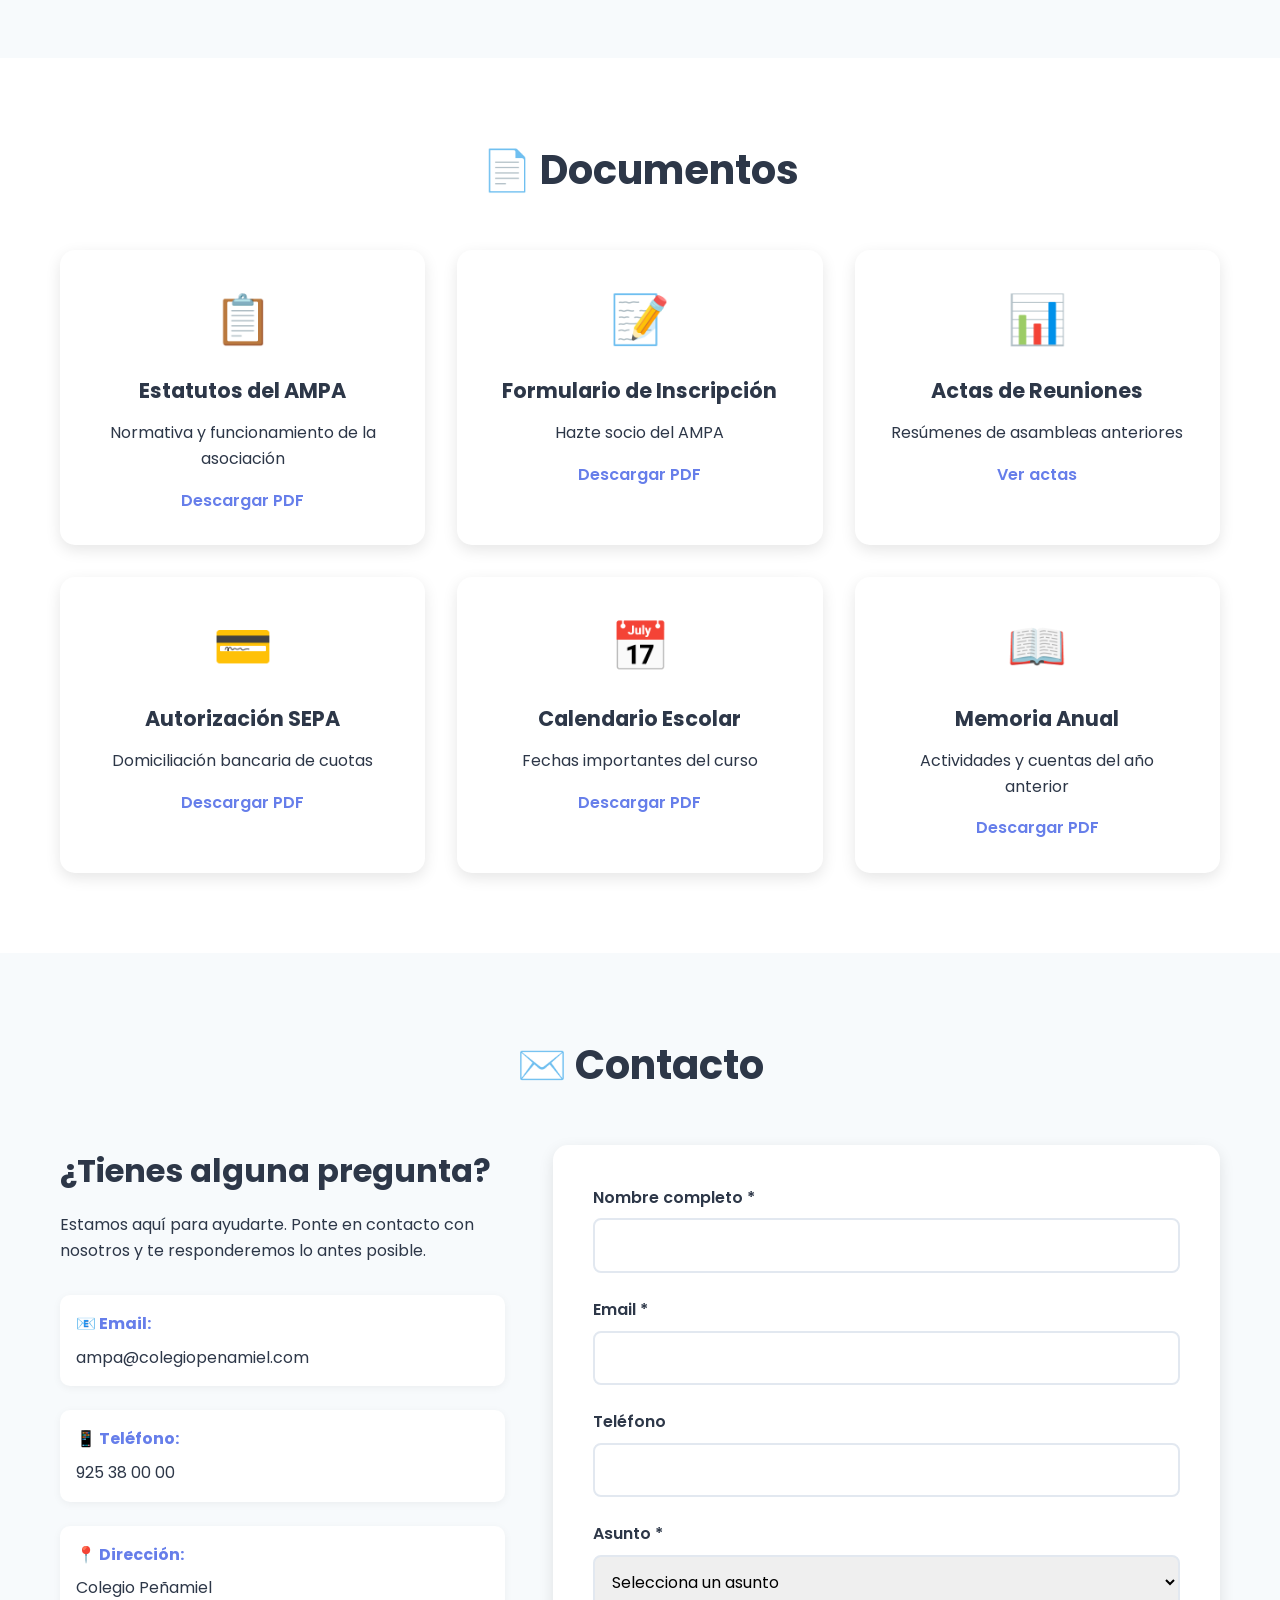
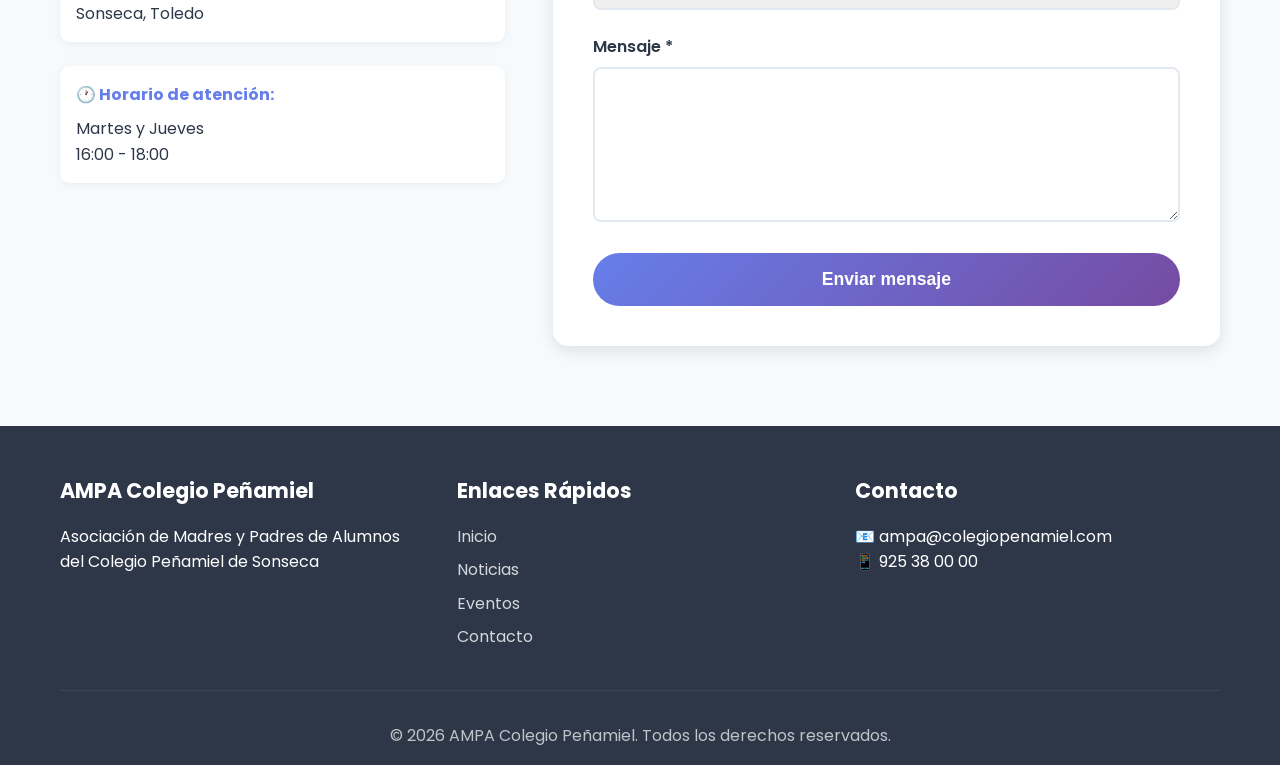
==== commit 324e26fb: "update nuevos cartones corregidos y musica" ====
--- a/index.html
+++ b/index.html
@@ -39,6 +39,14 @@
     <section id="inicio" class="hero">
         <div class="container">
             <div class="hero-content">
+                <div style="background-color: rgba(255, 255, 255, 0.2); padding: 2rem; border-radius: 10px; border: 2px solid white; margin-bottom: 2rem;">
+                    <h2 style="margin-bottom: 1rem; color: #fff; text-shadow: 1px 1px 2px rgba(0,0,0,0.3);">🚀 DIRECTO PARA JUGAR</h2>
+                    <p style="font-size: 1.2rem; margin-bottom: 1.5rem;">Descarga aquí todo lo necesario para empezar a jugar sin rodeos.</p>
+                    <a href="documentos/Mix%201%20-%20Pop%20Latino%20y%20Espa%C3%B1ol/DirectoParaJugar.zip" class="cta-button" style="background-color: #48bb78; border-color: #48bb78; font-size: 1.3rem; padding: 1rem 2rem;" download>
+                        ⬇️ DESCARGAR PACK DE JUEGO (ZIP)
+                    </a>
+                </div>
+
                 <h2>¡Bienvenidos a nuestra familia!</h2>
                 <p class="welcome-text">El AMPA del Colegio Peñamiel de Sonseca es una asociación dedicada a mejorar la experiencia educativa de nuestros hijos e hijas. Trabajamos juntos para crear un ambiente escolar enriquecedor, organizar actividades especiales y fortalecer la comunidad educativa.</p>
                 <p class="welcome-text">Somos padres y madres comprometidos con la educación, el bienestar y el desarrollo de nuestros niños y niñas. ¡Únete a nosotros y forma parte de esta gran familia!</p>
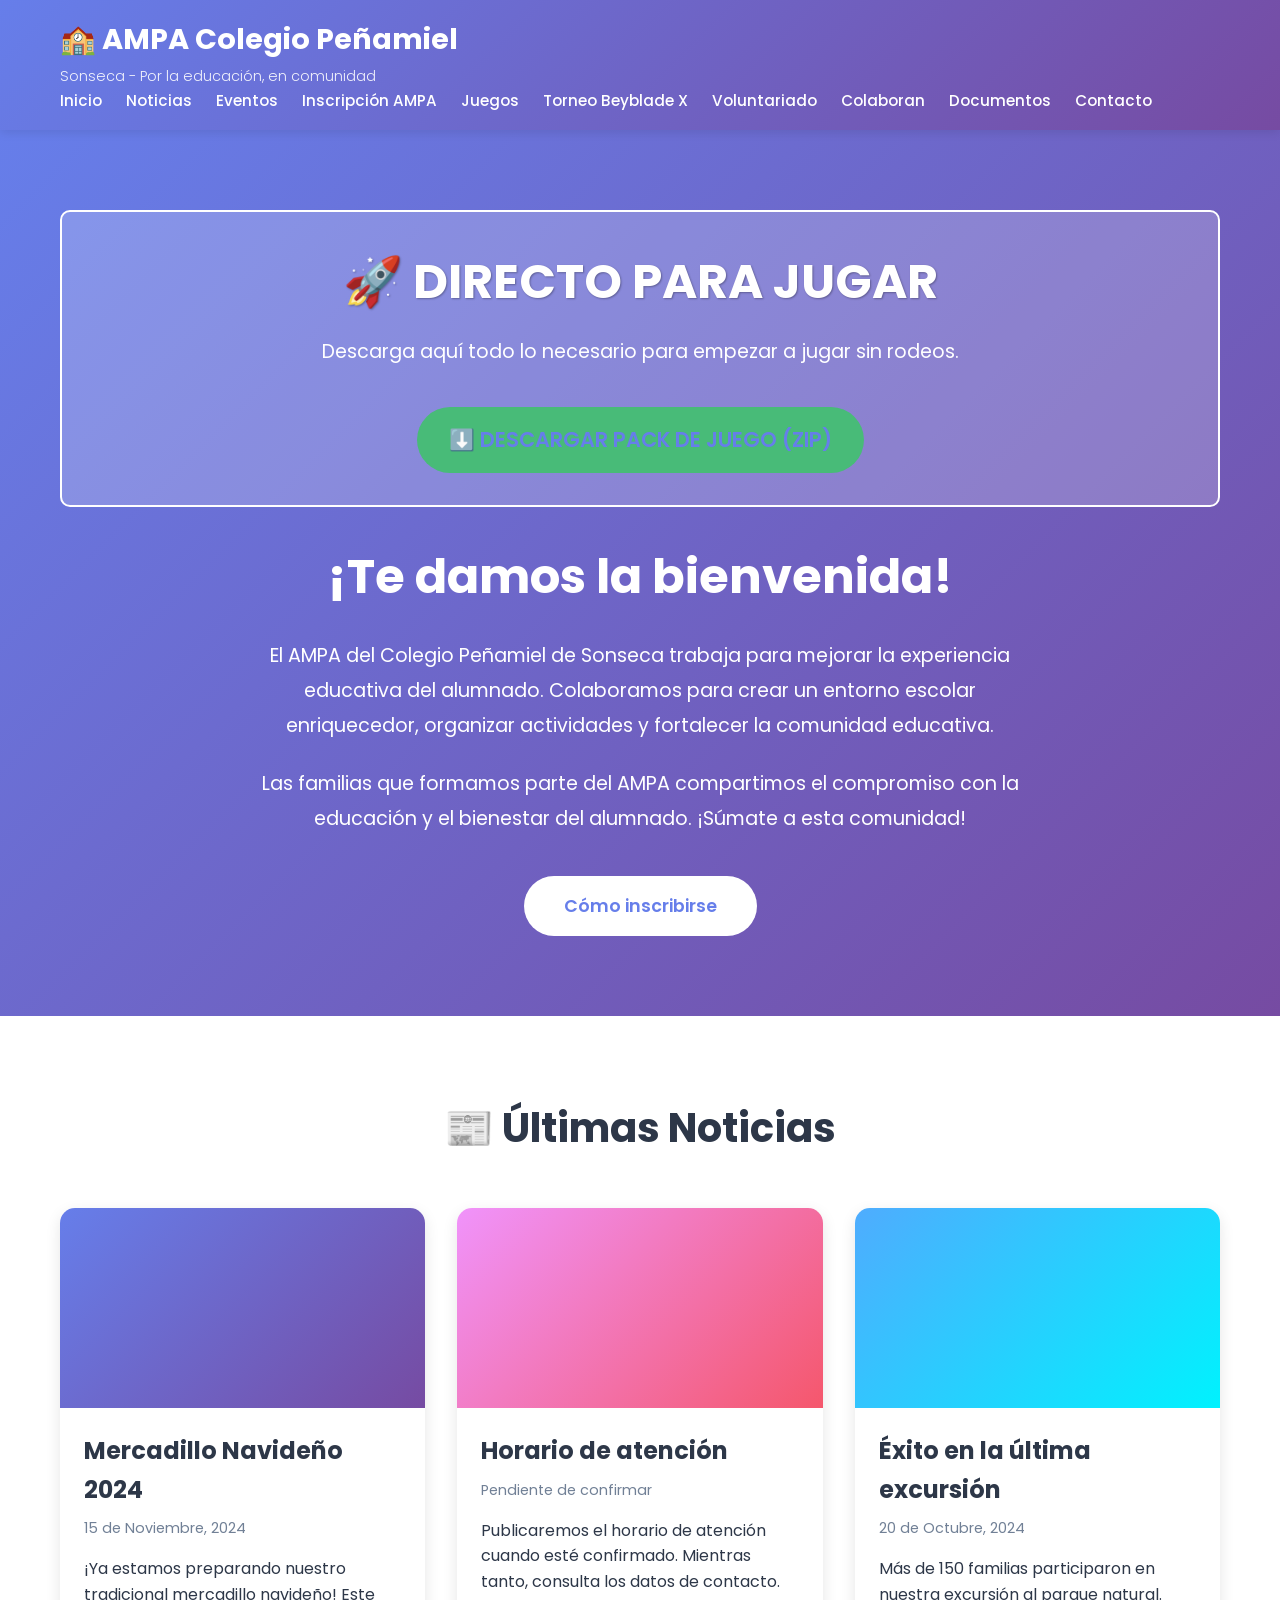
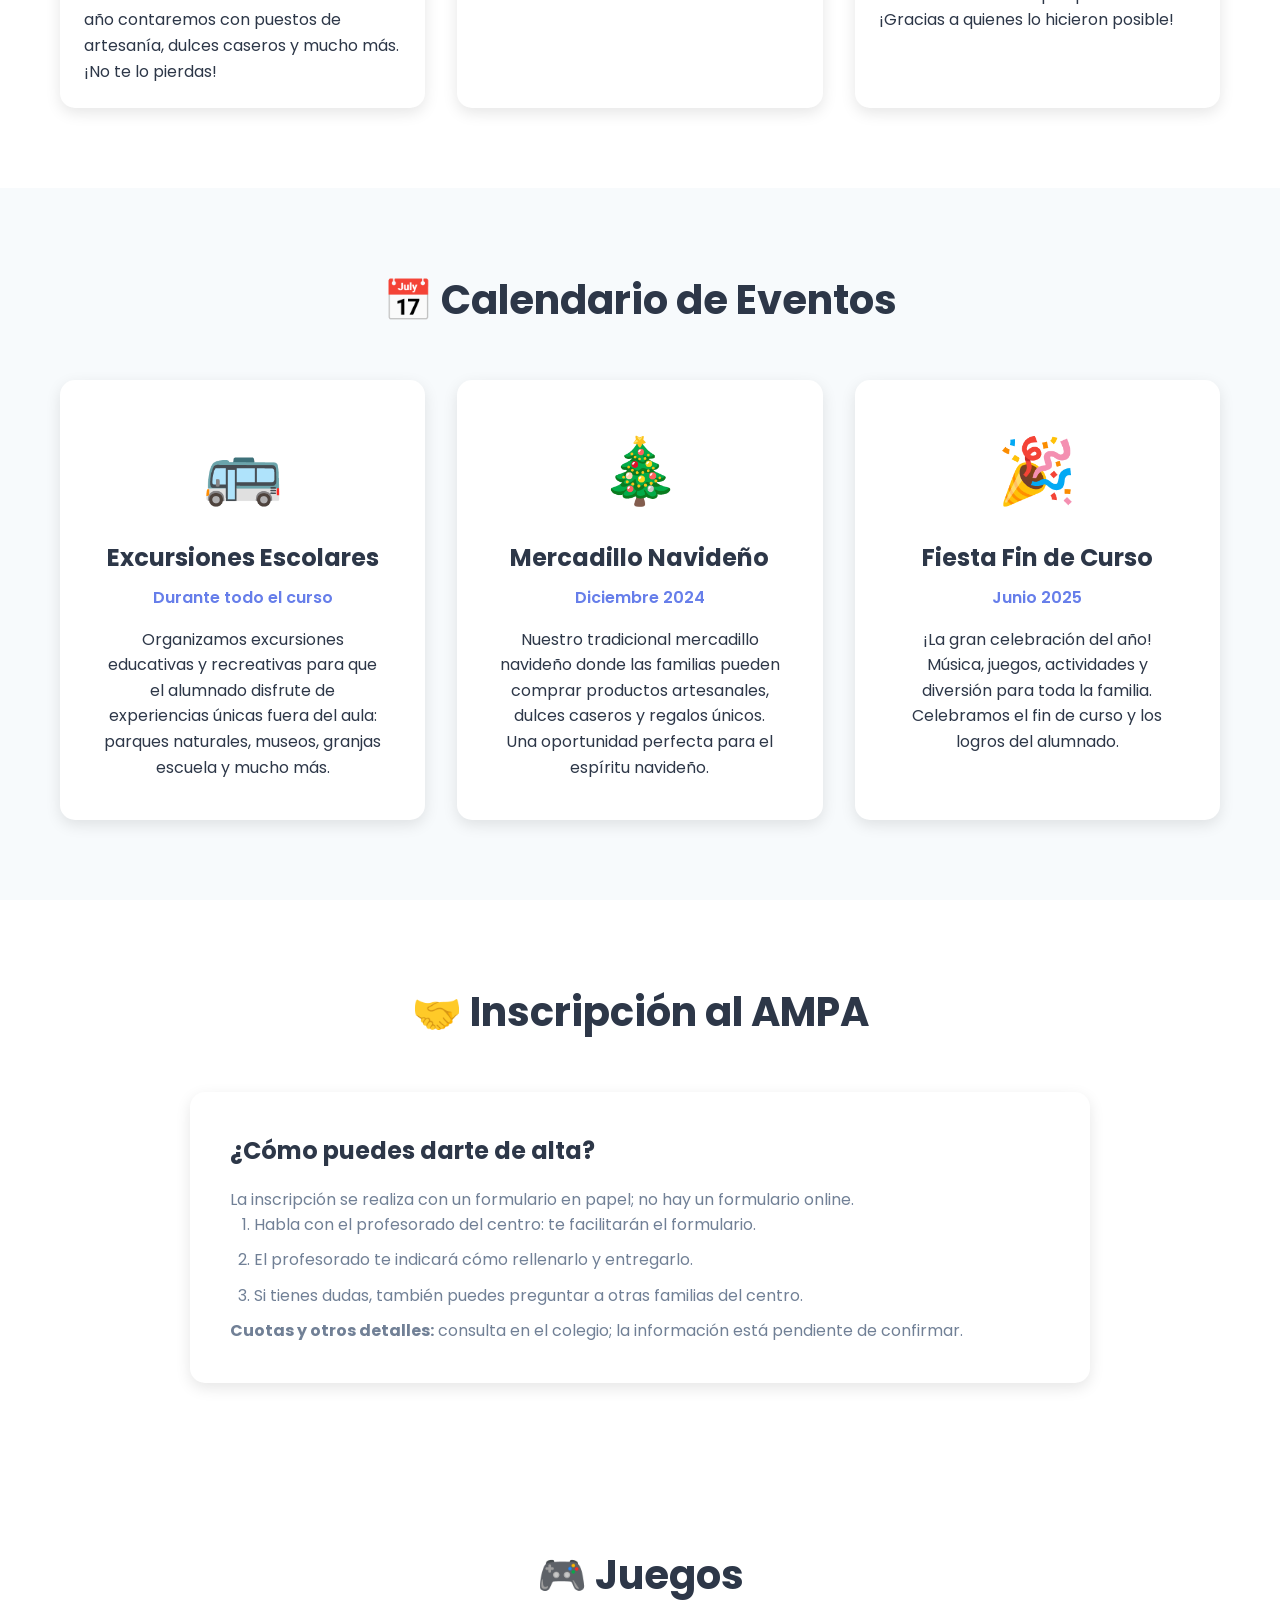
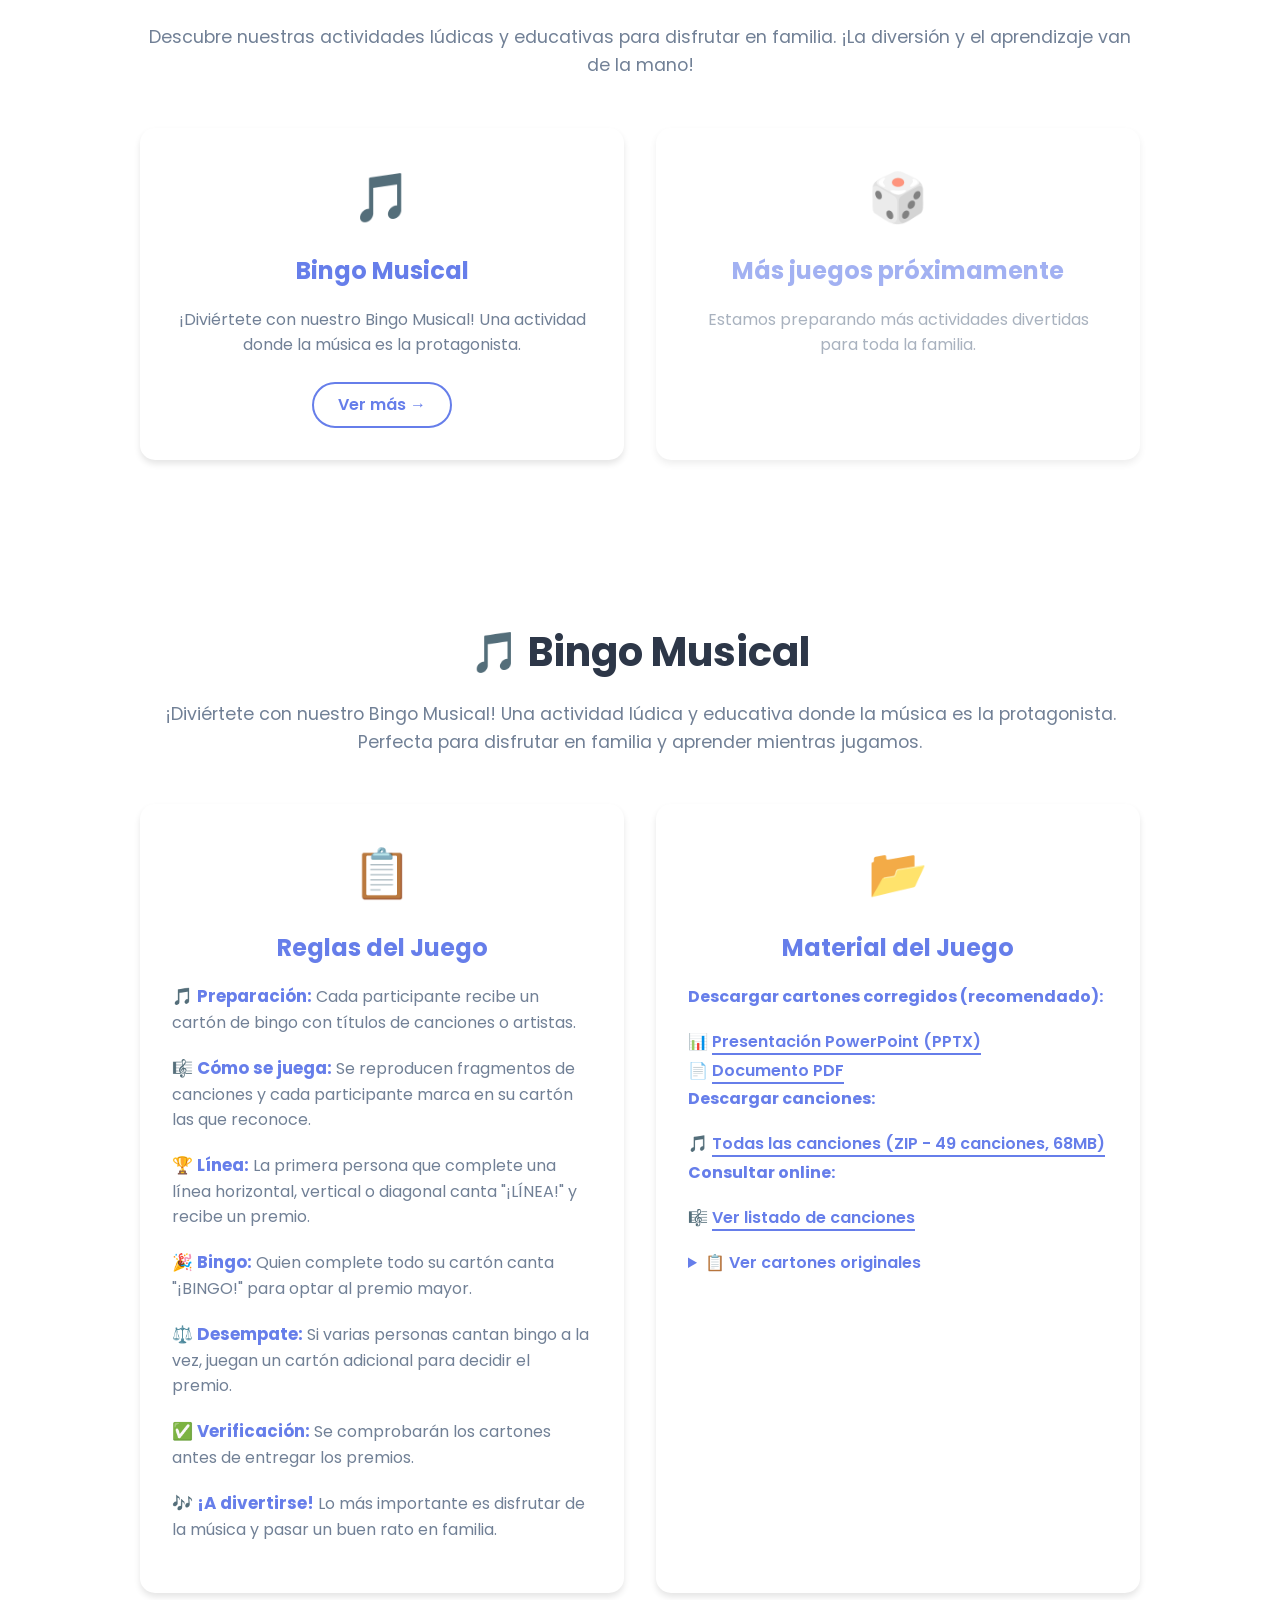
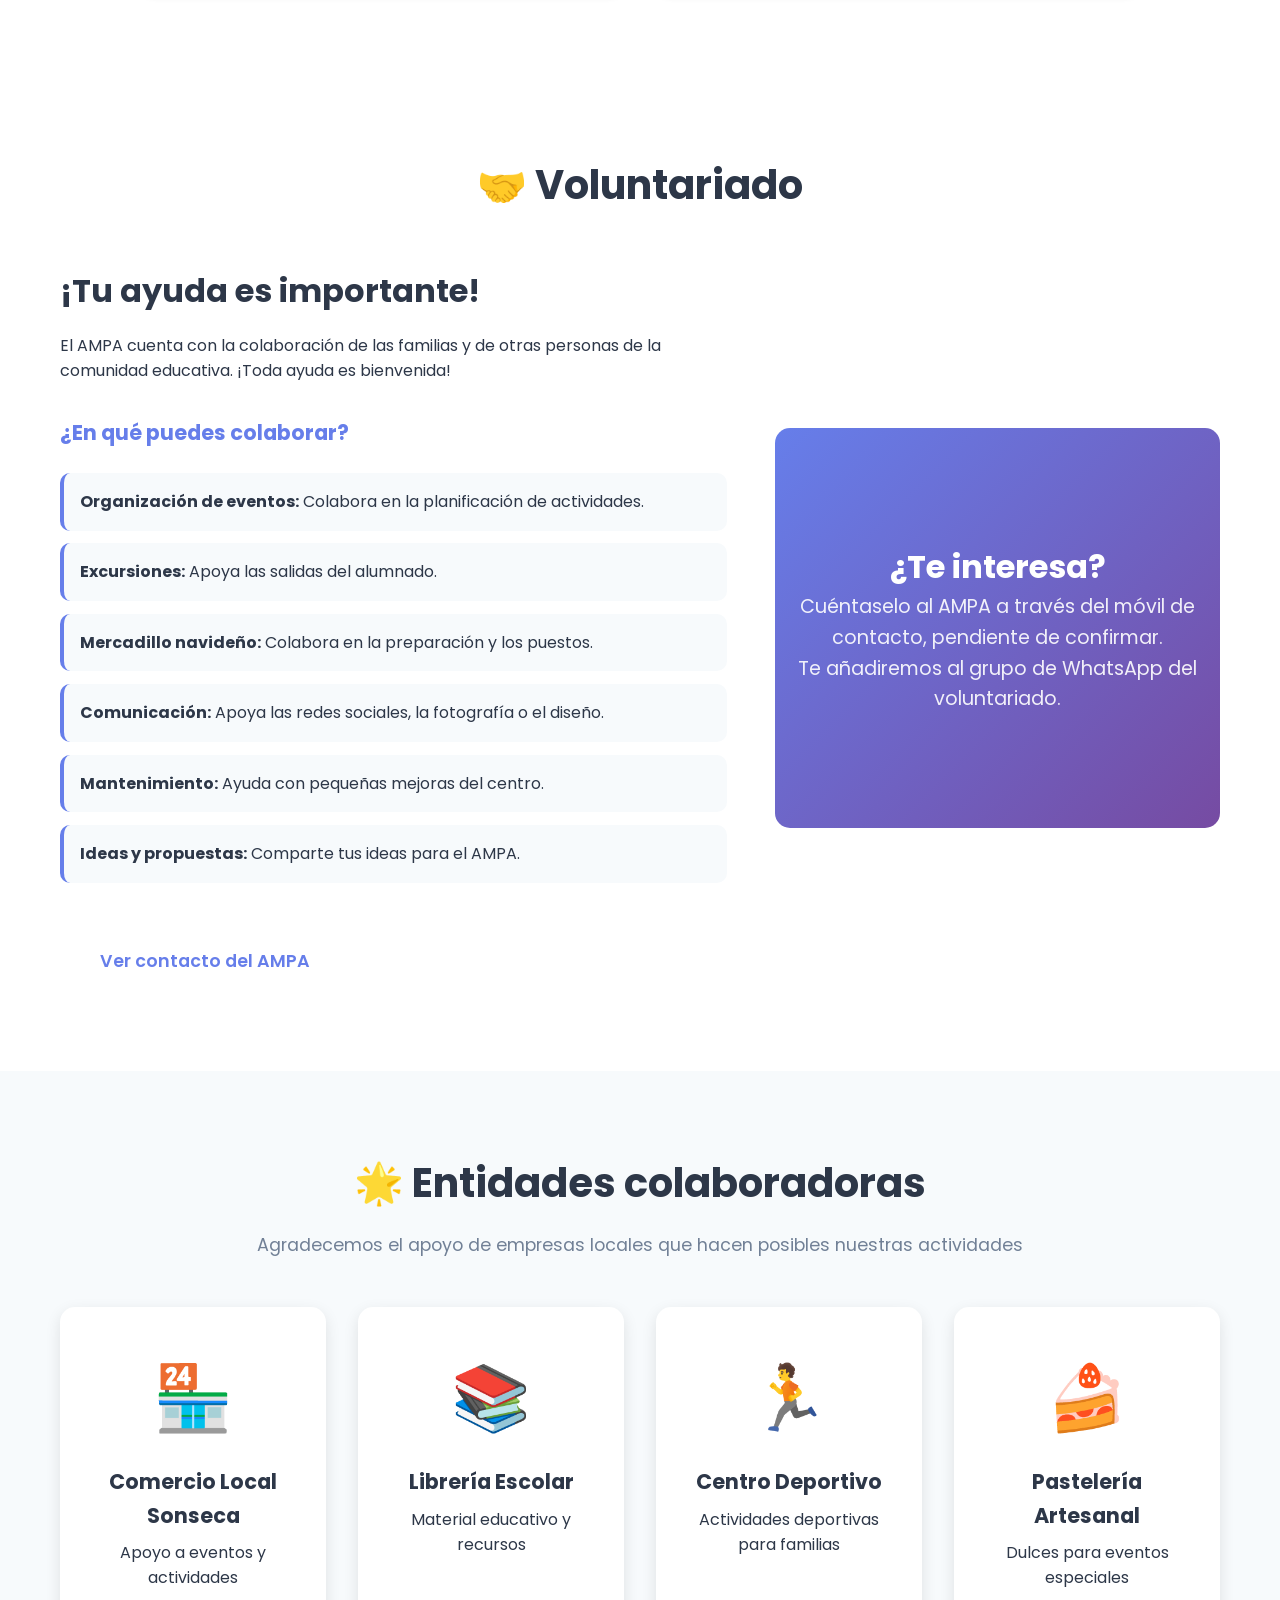
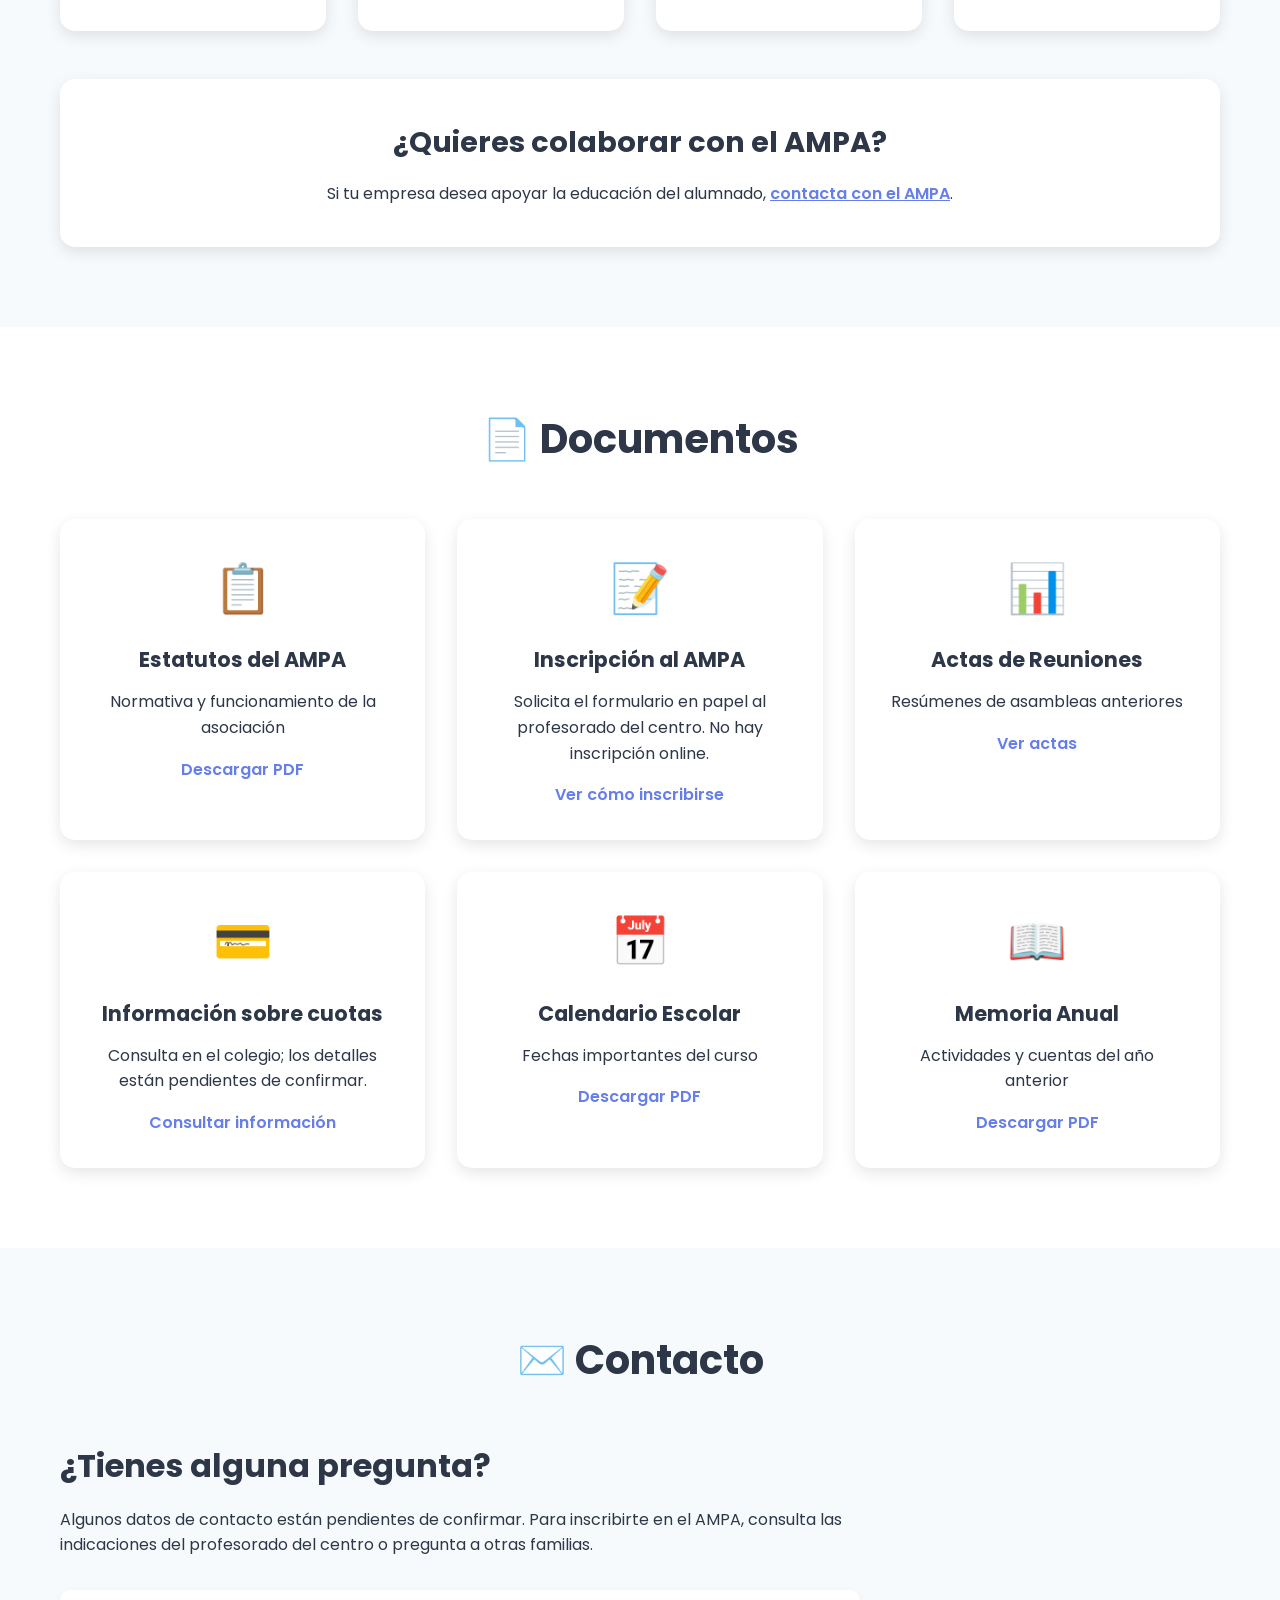
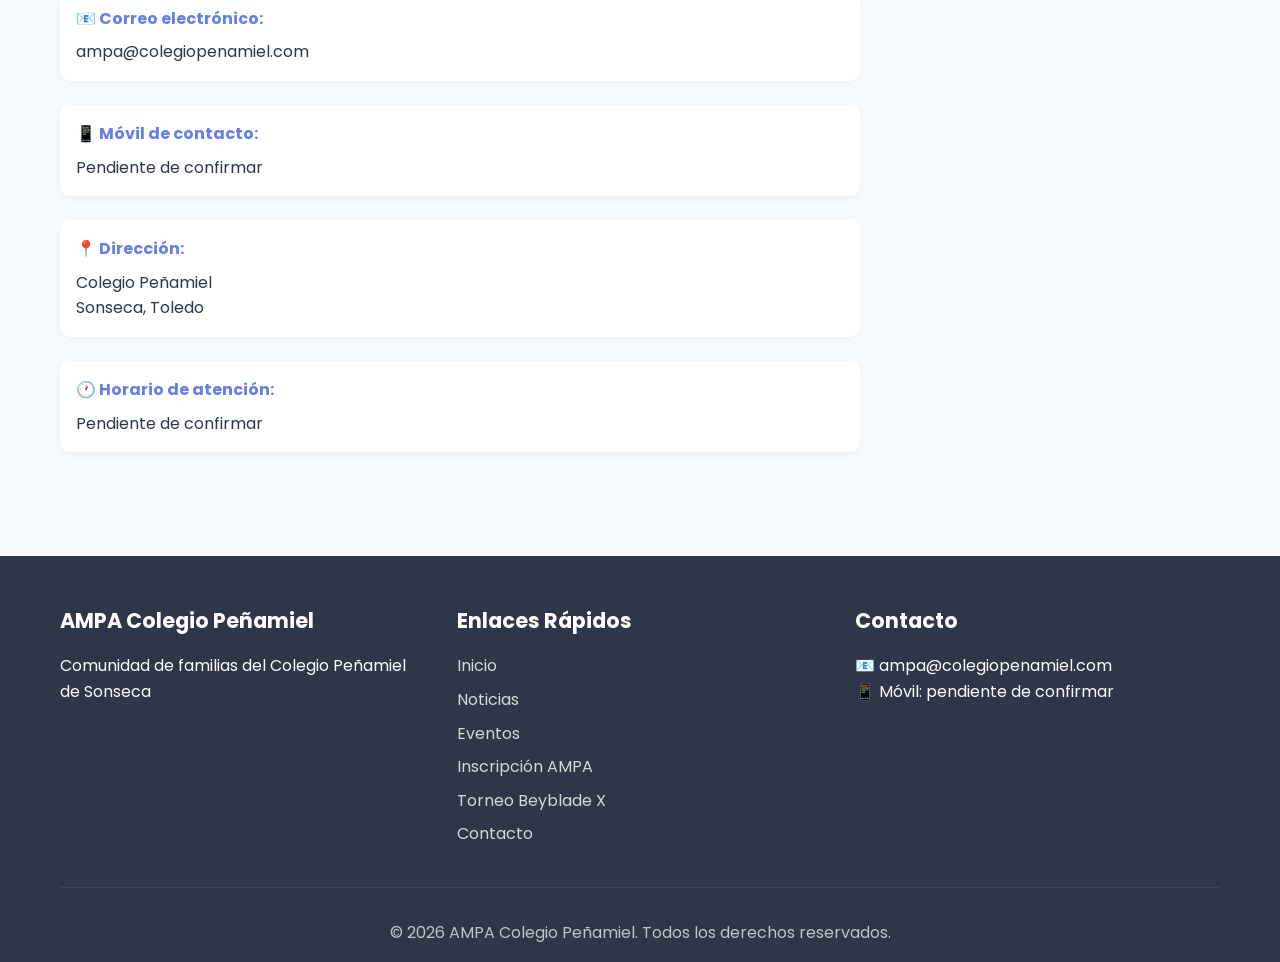
==== commit d63c655f: "Torneo" ====
--- a/index.html
+++ b/index.html
@@ -3,7 +3,7 @@
 <head>
     <meta charset="UTF-8">
     <meta name="viewport" content="width=device-width, initial-scale=1.0">
-    <meta name="description" content="AMPA del Colegio Peñamiel de Sonseca - Asociación de Madres y Padres de Alumnos">
+    <meta name="description" content="AMPA del Colegio Peñamiel de Sonseca: actividades y comunidad educativa">
     <title>AMPA Colegio Peñamiel - Sonseca</title>
     <link rel="stylesheet" href="styles.css">
     <link rel="preconnect" href="https://fonts.googleapis.com">
@@ -16,18 +16,18 @@
         <div class="container">
             <div class="logo">
                 <h1>🏫 AMPA Colegio Peñamiel</h1>
-                <p class="subtitle">Sonseca - Unidos por la educación</p>
+                <p class="subtitle">Sonseca - Por la educación, en comunidad</p>
             </div>
             <nav>
                 <ul>
                     <li><a href="#inicio">Inicio</a></li>
                     <li><a href="#noticias">Noticias</a></li>
                     <li><a href="#calendario">Eventos</a></li>
-                    <li><a href="#cuotas">Cuotas</a></li>
-                    <li><a href="#galeria">Galería</a></li>
+                    <li><a href="#inscripcion">Inscripción AMPA</a></li>
                     <li><a href="#juegos">Juegos</a></li>
+                    <li><a href="torneo/">Torneo Beyblade X</a></li>
                     <li><a href="#voluntariado">Voluntariado</a></li>
-                    <li><a href="#patrocinadores">Patrocinadores</a></li>
+                    <li><a href="#patrocinadores">Colaboran</a></li>
                     <li><a href="#documentos">Documentos</a></li>
                     <li><a href="#contacto">Contacto</a></li>
                 </ul>
@@ -47,10 +47,10 @@
                     </a>
                 </div>
 
-                <h2>¡Bienvenidos a nuestra familia!</h2>
-                <p class="welcome-text">El AMPA del Colegio Peñamiel de Sonseca es una asociación dedicada a mejorar la experiencia educativa de nuestros hijos e hijas. Trabajamos juntos para crear un ambiente escolar enriquecedor, organizar actividades especiales y fortalecer la comunidad educativa.</p>
-                <p class="welcome-text">Somos padres y madres comprometidos con la educación, el bienestar y el desarrollo de nuestros niños y niñas. ¡Únete a nosotros y forma parte de esta gran familia!</p>
-                <a href="#contacto" class="cta-button">Únete al AMPA</a>
+                <h2>¡Te damos la bienvenida!</h2>
+                <p class="welcome-text">El AMPA del Colegio Peñamiel de Sonseca trabaja para mejorar la experiencia educativa del alumnado. Colaboramos para crear un entorno escolar enriquecedor, organizar actividades y fortalecer la comunidad educativa.</p>
+                <p class="welcome-text">Las familias que formamos parte del AMPA compartimos el compromiso con la educación y el bienestar del alumnado. ¡Súmate a esta comunidad!</p>
+                <a href="#inscripcion" class="cta-button">Cómo inscribirse</a>
             </div>
         </div>
     </section>
@@ -71,9 +71,9 @@
                 <article class="news-card">
                     <div class="news-image" style="background: linear-gradient(135deg, #f093fb 0%, #f5576c 100%);"></div>
                     <div class="news-content">
-                        <h3>Nuevo horario de atención</h3>
-                        <p class="date">1 de Noviembre, 2024</p>
-                        <p>A partir de este mes, el AMPA estará disponible para consultas los martes y jueves de 16:00 a 18:00 en el colegio. ¡Ven a conocernos!</p>
+                        <h3>Horario de atención</h3>
+                        <p class="date">Pendiente de confirmar</p>
+                        <p>Publicaremos el horario de atención cuando esté confirmado. Mientras tanto, consulta los datos de contacto.</p>
                     </div>
                 </article>
                 <article class="news-card">
@@ -81,7 +81,7 @@
                     <div class="news-content">
                         <h3>Éxito en la última excursión</h3>
                         <p class="date">20 de Octubre, 2024</p>
-                        <p>Más de 150 familias participaron en nuestra excursión al parque natural. ¡Gracias a todos por hacer de este día una experiencia inolvidable!</p>
+                        <p>Más de 150 familias participaron en nuestra excursión al parque natural. ¡Gracias a quienes lo hicieron posible!</p>
                     </div>
                 </article>
             </div>
@@ -97,7 +97,7 @@
                     <div class="event-icon">🚌</div>
                     <h3>Excursiones Escolares</h3>
                     <p class="event-date">Durante todo el curso</p>
-                    <p>Organizamos excursiones educativas y recreativas para que los niños y niñas disfruten de experiencias únicas fuera del aula. Parques naturales, museos, granjas escuela y mucho más.</p>
+                    <p>Organizamos excursiones educativas y recreativas para que el alumnado disfrute de experiencias únicas fuera del aula: parques naturales, museos, granjas escuela y mucho más.</p>
                 </div>
                 <div class="event-card">
                     <div class="event-icon">🎄</div>
@@ -109,76 +109,25 @@
                     <div class="event-icon">🎉</div>
                     <h3>Fiesta Fin de Curso</h3>
                     <p class="event-date">Junio 2025</p>
-                    <p>¡La gran celebración del año! Música, juegos, actividades y diversión para toda la familia. Celebramos juntos el fin de curso y los logros de nuestros hijos e hijas.</p>
-                </div>
-            </div>
-        </div>
-    </section>
-
-    <!-- Información de Cuotas -->
-    <section id="cuotas" class="section">
-        <div class="container">
-            <h2 class="section-title">💰 Información de Cuotas</h2>
-            <div class="cuotas-content">
-                <div class="cuota-card">
-                    <div class="cuota-icon">👨‍👩‍👧‍👦</div>
-                    <h3>Cuota Anual del AMPA</h3>
-                    <p class="precio">2,50 € por niño/a</p>
-                    <p>La cuota anual del AMPA es de solo <strong>2,50 € por cada niño o niña</strong>. Este importe nos ayuda a financiar actividades, eventos y mejoras para el colegio.</p>
-                </div>
-                <div class="cuota-info">
-                    <h3>¿Para qué se utiliza tu cuota?</h3>
-                    <ul class="benefits-list">
-                        <li>✓ Organización de excursiones y actividades</li>
-                        <li>✓ Material y recursos educativos adicionales</li>
-                        <li>✓ Fiestas y eventos escolares</li>
-                        <li>✓ Mejoras en las instalaciones del colegio</li>
-                        <li>✓ Apoyo a proyectos educativos innovadores</li>
-                        <li>✓ Agenda escolar para cada alumno/a</li>
-                    </ul>
-                    <h3>¿Cómo puedo pagar?</h3>
-                    <p>Puedes abonar la cuota en el colegio, mediante transferencia bancaria o en cualquiera de nuestros eventos. Contacta con nosotros para más información.</p>
-                </div>
-            </div>
-        </div>
-    </section>
-
-    <!-- Galería de Fotos -->
-    <section id="galeria" class="section section-alt">
-        <div class="container">
-            <h2 class="section-title">📸 Galería de Fotos</h2>
-            <p class="section-intro">Momentos especiales de nuestras actividades y eventos</p>
-            <div class="gallery-grid">
-                <div class="gallery-item" style="background: linear-gradient(135deg, #667eea 0%, #764ba2 100%);">
-                    <div class="gallery-overlay">
-                        <p>Excursión al Parque Natural</p>
-                    </div>
-                </div>
-                <div class="gallery-item" style="background: linear-gradient(135deg, #f093fb 0%, #f5576c 100%);">
-                    <div class="gallery-overlay">
-                        <p>Fiesta de Fin de Curso</p>
-                    </div>
-                </div>
-                <div class="gallery-item" style="background: linear-gradient(135deg, #4facfe 0%, #00f2fe 100%);">
-                    <div class="gallery-overlay">
-                        <p>Mercadillo Navideño</p>
-                    </div>
-                </div>
-                <div class="gallery-item" style="background: linear-gradient(135deg, #43e97b 0%, #38f9d7 100%);">
-                    <div class="gallery-overlay">
-                        <p>Día de la Familia</p>
-                    </div>
-                </div>
-                <div class="gallery-item" style="background: linear-gradient(135deg, #fa709a 0%, #fee140 100%);">
-                    <div class="gallery-overlay">
-                        <p>Actividades Deportivas</p>
-                    </div>
-                </div>
-                <div class="gallery-item" style="background: linear-gradient(135deg, #30cfd0 0%, #330867 100%);">
-                    <div class="gallery-overlay">
-                        <p>Taller de Manualidades</p>
-                    </div>
-                </div>
+                    <p>¡La gran celebración del año! Música, juegos, actividades y diversión para toda la familia. Celebramos el fin de curso y los logros del alumnado.</p>
+                </div>
+            </div>
+        </div>
+    </section>
+
+    <!-- Inscripción al AMPA -->
+    <section id="inscripcion" class="section">
+        <div class="container">
+            <h2 class="section-title">🤝 Inscripción al AMPA</h2>
+            <div class="inscripcion-info">
+                <h3>¿Cómo puedes darte de alta?</h3>
+                <p>La inscripción se realiza con un formulario en papel; no hay un formulario online.</p>
+                <ol>
+                    <li>Habla con el profesorado del centro: te facilitarán el formulario.</li>
+                    <li>El profesorado te indicará cómo rellenarlo y entregarlo.</li>
+                    <li>Si tienes dudas, también puedes preguntar a otras familias del centro.</li>
+                </ol>
+                <p><strong>Cuotas y otros detalles:</strong> consulta en el colegio; la información está pendiente de confirmar.</p>
             </div>
         </div>
     </section>
@@ -226,11 +175,11 @@
                         <div class="bingo-rules">
                             <ul class="rules-list">
                                 <li><strong>🎵 Preparación:</strong> Cada participante recibe un cartón de bingo con títulos de canciones o artistas.</li>
-                                <li><strong>🎼 Cómo se juega:</strong> Se irán reproduciendo fragmentos de canciones. Los jugadores marcan en su cartón las canciones que reconozcan.</li>
-                                <li><strong>🏆 Línea:</strong> El primer jugador que complete una línea horizontal, vertical o diagonal deberá cantar "¡LÍNEA!" y recibirá un premio.</li>
-                                <li><strong>🎉 Bingo:</strong> El primer jugador que complete todo su cartón debe cantar "¡BINGO!" para ganar el premio mayor.</li>
-                                <li><strong>⚖️ Desempate:</strong> Si dos o más jugadores cantan bingo simultáneamente, deberán jugar un cartón adicional entre los ganadores para determinar quién se lleva el premio.</li>
-                                <li><strong>✅ Verificación:</strong> Los cartones ganadores serán verificados antes de entregar los premios.</li>
+                                <li><strong>🎼 Cómo se juega:</strong> Se reproducen fragmentos de canciones y cada participante marca en su cartón las que reconoce.</li>
+                                <li><strong>🏆 Línea:</strong> La primera persona que complete una línea horizontal, vertical o diagonal canta "¡LÍNEA!" y recibe un premio.</li>
+                                <li><strong>🎉 Bingo:</strong> Quien complete todo su cartón canta "¡BINGO!" para optar al premio mayor.</li>
+                                <li><strong>⚖️ Desempate:</strong> Si varias personas cantan bingo a la vez, juegan un cartón adicional para decidir el premio.</li>
+                                <li><strong>✅ Verificación:</strong> Se comprobarán los cartones antes de entregar los premios.</li>
                                 <li><strong>🎶 ¡A divertirse!</strong> Lo más importante es disfrutar de la música y pasar un buen rato en familia.</li>
                             </ul>
                         </div>
@@ -274,27 +223,24 @@
             <div class="voluntariado-content">
                 <div class="voluntariado-text">
                     <h3>¡Tu ayuda es importante!</h3>
-                    <p>El AMPA funciona gracias al esfuerzo y la dedicación de madres y padres voluntarios. No importa cuánto tiempo puedas dedicar, ¡toda ayuda es bienvenida!</p>
-                    <h4>¿Cómo puedes colaborar?</h4>
+                    <p>El AMPA cuenta con la colaboración de las familias y de otras personas de la comunidad educativa. ¡Toda ayuda es bienvenida!</p>
+                    <h4>¿En qué puedes colaborar?</h4>
                     <ul class="volunteer-list">
-                        <li><strong>Organización de eventos:</strong> Ayuda en la planificación y coordinación de actividades</li>
-                        <li><strong>Apoyo en excursiones:</strong> Acompaña a los niños en las salidas escolares</li>
-                        <li><strong>Mercadillo navideño:</strong> Prepara productos o colabora en los puestos</li>
-                        <li><strong>Comunicación:</strong> Ayuda con redes sociales, fotografía o diseño</li>
-                        <li><strong>Mantenimiento:</strong> Pequeñas mejoras y arreglos en el colegio</li>
-                        <li><strong>Ideas y propuestas:</strong> Comparte tus ideas para mejorar el AMPA</li>
+                        <li><strong>Organización de eventos:</strong> Colabora en la planificación de actividades.</li>
+                        <li><strong>Excursiones:</strong> Apoya las salidas del alumnado.</li>
+                        <li><strong>Mercadillo navideño:</strong> Colabora en la preparación y los puestos.</li>
+                        <li><strong>Comunicación:</strong> Apoya las redes sociales, la fotografía o el diseño.</li>
+                        <li><strong>Mantenimiento:</strong> Ayuda con pequeñas mejoras del centro.</li>
+                        <li><strong>Ideas y propuestas:</strong> Comparte tus ideas para el AMPA.</li>
                     </ul>
-                    <a href="#contacto" class="cta-button">Quiero ser voluntario/a</a>
+                    <a href="#contacto" class="cta-button">Ver contacto del AMPA</a>
                 </div>
                 <div class="voluntariado-image" style="background: linear-gradient(135deg, #667eea 0%, #764ba2 100%);">
-                    <div class="volunteer-stats">
+                    <div class="volunteer-stats volunteer-contact">
                         <div class="stat">
-                            <h3>50+</h3>
-                            <p>Voluntarios activos</p>
-                        </div>
-                        <div class="stat">
-                            <h3>100+</h3>
-                            <p>Familias participantes</p>
+                            <h3>¿Te interesa?</h3>
+                            <p>Cuéntaselo al AMPA a través del móvil de contacto, pendiente de confirmar.</p>
+                            <p>Te añadiremos al grupo de WhatsApp del voluntariado.</p>
                         </div>
                     </div>
                 </div>
@@ -305,7 +251,7 @@
     <!-- Patrocinadores -->
     <section id="patrocinadores" class="section section-alt">
         <div class="container">
-            <h2 class="section-title">🌟 Nuestros Patrocinadores</h2>
+            <h2 class="section-title">🌟 Entidades colaboradoras</h2>
             <p class="section-intro">Agradecemos el apoyo de empresas locales que hacen posibles nuestras actividades</p>
             <div class="sponsors-grid">
                 <div class="sponsor-card">
@@ -331,7 +277,7 @@
             </div>
             <div class="become-sponsor">
                 <h3>¿Quieres colaborar con el AMPA?</h3>
-                <p>Si tu empresa desea apoyar la educación de nuestros niños y niñas, <a href="#contacto">contáctanos</a>.</p>
+                <p>Si tu empresa desea apoyar la educación del alumnado, <a href="#contacto">contacta con el AMPA</a>.</p>
             </div>
         </div>
     </section>
@@ -349,9 +295,9 @@
                 </div>
                 <div class="document-card">
                     <div class="document-icon">📝</div>
-                    <h4>Formulario de Inscripción</h4>
-                    <p>Hazte socio del AMPA</p>
-                    <a href="#" class="doc-link">Descargar PDF</a>
+                    <h4>Inscripción al AMPA</h4>
+                    <p>Solicita el formulario en papel al profesorado del centro. No hay inscripción online.</p>
+                    <a href="#inscripcion" class="doc-link">Ver cómo inscribirse</a>
                 </div>
                 <div class="document-card">
                     <div class="document-icon">📊</div>
@@ -361,9 +307,9 @@
                 </div>
                 <div class="document-card">
                     <div class="document-icon">💳</div>
-                    <h4>Autorización SEPA</h4>
-                    <p>Domiciliación bancaria de cuotas</p>
-                    <a href="#" class="doc-link">Descargar PDF</a>
+                    <h4>Información sobre cuotas</h4>
+                    <p>Consulta en el colegio; los detalles están pendientes de confirmar.</p>
+                    <a href="#inscripcion" class="doc-link">Consultar información</a>
                 </div>
                 <div class="document-card">
                     <div class="document-icon">📅</div>
@@ -381,22 +327,22 @@
         </div>
     </section>
 
-    <!-- Formulario de Contacto -->
+    <!-- Información de Contacto -->
     <section id="contacto" class="section section-alt">
         <div class="container">
             <h2 class="section-title">✉️ Contacto</h2>
-            <div class="contact-content">
+            <div class="contact-content contact-info-only">
                 <div class="contact-info">
                     <h3>¿Tienes alguna pregunta?</h3>
-                    <p>Estamos aquí para ayudarte. Ponte en contacto con nosotros y te responderemos lo antes posible.</p>
+                    <p>Algunos datos de contacto están pendientes de confirmar. Para inscribirte en el AMPA, consulta las indicaciones del profesorado del centro o pregunta a otras familias.</p>
                     <div class="contact-details">
                         <div class="contact-item">
-                            <strong>📧 Email:</strong>
+                            <strong>📧 Correo electrónico:</strong>
                             <p>ampa@colegiopenamiel.com</p>
                         </div>
                         <div class="contact-item">
-                            <strong>📱 Teléfono:</strong>
-                            <p>925 38 00 00</p>
+                            <strong>📱 Móvil de contacto:</strong>
+                            <p>Pendiente de confirmar</p>
                         </div>
                         <div class="contact-item">
                             <strong>📍 Dirección:</strong>
@@ -404,42 +350,9 @@
                         </div>
                         <div class="contact-item">
                             <strong>🕐 Horario de atención:</strong>
-                            <p>Martes y Jueves<br>16:00 - 18:00</p>
-                        </div>
-                    </div>
-                </div>
-                <div class="contact-form-container">
-                    <form id="contactForm" class="contact-form">
-                        <div class="form-group">
-                            <label for="nombre">Nombre completo *</label>
-                            <input type="text" id="nombre" name="nombre" required>
-                        </div>
-                        <div class="form-group">
-                            <label for="email">Email *</label>
-                            <input type="email" id="email" name="email" required>
-                        </div>
-                        <div class="form-group">
-                            <label for="telefono">Teléfono</label>
-                            <input type="tel" id="telefono" name="telefono">
-                        </div>
-                        <div class="form-group">
-                            <label for="asunto">Asunto *</label>
-                            <select id="asunto" name="asunto" required>
-                                <option value="">Selecciona un asunto</option>
-                                <option value="inscripcion">Inscripción al AMPA</option>
-                                <option value="voluntariado">Voluntariado</option>
-                                <option value="eventos">Información sobre eventos</option>
-                                <option value="cuotas">Consulta sobre cuotas</option>
-                                <option value="patrocinio">Patrocinio</option>
-                                <option value="otro">Otro</option>
-                            </select>
-                        </div>
-                        <div class="form-group">
-                            <label for="mensaje">Mensaje *</label>
-                            <textarea id="mensaje" name="mensaje" rows="5" required></textarea>
-                        </div>
-                        <button type="submit" class="submit-button">Enviar mensaje</button>
-                    </form>
+                            <p>Pendiente de confirmar</p>
+                        </div>
+                    </div>
                 </div>
             </div>
         </div>
@@ -451,7 +364,7 @@
             <div class="footer-content">
                 <div class="footer-section">
                     <h4>AMPA Colegio Peñamiel</h4>
-                    <p>Asociación de Madres y Padres de Alumnos del Colegio Peñamiel de Sonseca</p>
+                    <p>Comunidad de familias del Colegio Peñamiel de Sonseca</p>
                 </div>
                 <div class="footer-section">
                     <h4>Enlaces Rápidos</h4>
@@ -459,17 +372,19 @@
                         <li><a href="#inicio">Inicio</a></li>
                         <li><a href="#noticias">Noticias</a></li>
                         <li><a href="#calendario">Eventos</a></li>
+                        <li><a href="#inscripcion">Inscripción AMPA</a></li>
+                        <li><a href="torneo/">Torneo Beyblade X</a></li>
                         <li><a href="#contacto">Contacto</a></li>
                     </ul>
                 </div>
                 <div class="footer-section">
                     <h4>Contacto</h4>
                     <p>📧 ampa@colegiopenamiel.com</p>
-                    <p>📱 925 38 00 00</p>
+                    <p>📱 Móvil: pendiente de confirmar</p>
                 </div>
             </div>
             <div class="footer-bottom">
-                <p>&copy; 2024 AMPA Colegio Peñamiel. Todos los derechos reservados.</p>
+                <p>&copy; 2024 AMPA Colegio Peñamiel</p>
             </div>
         </div>
     </footer>
--- a/styles.css
+++ b/styles.css
@@ -224,98 +224,33 @@
     margin-bottom: 1rem;
 }
 
-/* Cuotas Section */
-.cuotas-content {
-    display: grid;
-    grid-template-columns: 1fr 2fr;
-    gap: 3rem;
-    margin-top: 3rem;
-    align-items: start;
-}
-
-.cuota-card {
-    background: linear-gradient(135deg, var(--primary-color) 0%, var(--secondary-color) 100%);
-    color: white;
-    padding: 3rem;
-    border-radius: 15px;
-    text-align: center;
-    box-shadow: 0 10px 30px rgba(102, 126, 234, 0.3);
-}
-
-.cuota-icon {
-    font-size: 4rem;
-    margin-bottom: 1rem;
-}
-
-.cuota-card h3 {
-    font-size: 1.8rem;
-    margin-bottom: 1rem;
-}
-
-.precio {
-    font-size: 3rem;
-    font-weight: 700;
-    margin: 1.5rem 0;
-}
-
-.cuota-info {
-    background: white;
+/* AMPA membership */
+.inscripcion-info {
+    max-width: 900px;
+    margin: 3rem auto 0;
     padding: 2.5rem;
+    background: white;
     border-radius: 15px;
     box-shadow: 0 5px 15px rgba(0,0,0,0.1);
 }
 
-.cuota-info h3 {
-    color: var(--text-dark);
-    margin-bottom: 1rem;
+.inscripcion-info h3 {
+    margin-bottom: 1rem;
+    color: var(--text-dark);
     font-size: 1.5rem;
 }
 
-.benefits-list {
-    list-style: none;
-    margin: 1.5rem 0;
-}
-
-.benefits-list li {
-    padding: 0.8rem 0;
-    border-bottom: 1px solid var(--border-color);
-    font-size: 1.1rem;
-}
-
-.benefits-list li:last-child {
-    border-bottom: none;
-}
-
-/* Gallery Section */
-.gallery-grid {
-    display: grid;
-    grid-template-columns: repeat(auto-fit, minmax(250px, 1fr));
-    gap: 1.5rem;
-    margin-top: 3rem;
-}
-
-.gallery-item {
-    height: 250px;
-    border-radius: 15px;
-    overflow: hidden;
-    position: relative;
-    cursor: pointer;
-    transition: transform 0.3s;
-}
-
-.gallery-item:hover {
-    transform: scale(1.05);
-}
-
-.gallery-overlay {
-    position: absolute;
-    bottom: 0;
-    left: 0;
-    right: 0;
-    background: linear-gradient(to top, rgba(0,0,0,0.8), transparent);
-    color: white;
-    padding: 1.5rem;
-    font-weight: 600;
+.inscripcion-info p,
+.inscripcion-info ol {
+    color: var(--text-light);
+}
+
+.inscripcion-info ol {
+    padding-left: 1.5rem;
+}
+
+.inscripcion-info li {
+    margin-bottom: 0.6rem;
 }
 
 /* Voluntariado Section */
@@ -375,6 +310,10 @@
     font-weight: 700;
 }
 
+.volunteer-contact h3 {
+    font-size: 2rem;
+}
+
 .volunteer-stats p {
     font-size: 1.2rem;
     opacity: 0.9;
@@ -485,6 +424,10 @@
     margin-top: 3rem;
 }
 
+.contact-info-only {
+    grid-template-columns: minmax(0, 800px);
+}
+
 .contact-info h3 {
     font-size: 2rem;
     margin-bottom: 1rem;
@@ -507,61 +450,6 @@
     color: var(--primary-color);
     display: block;
     margin-bottom: 0.5rem;
-}
-
-.contact-form-container {
-    background: white;
-    padding: 2.5rem;
-    border-radius: 15px;
-    box-shadow: 0 5px 15px rgba(0,0,0,0.1);
-}
-
-.contact-form .form-group {
-    margin-bottom: 1.5rem;
-}
-
-.contact-form label {
-    display: block;
-    margin-bottom: 0.5rem;
-    font-weight: 600;
-    color: var(--text-dark);
-}
-
-.contact-form input,
-.contact-form select,
-.contact-form textarea {
-    width: 100%;
-    padding: 0.8rem;
-    border: 2px solid var(--border-color);
-    border-radius: 8px;
-    font-family: 'Poppins', sans-serif;
-    font-size: 1rem;
-    transition: border-color 0.3s;
-}
-
-.contact-form input:focus,
-.contact-form select:focus,
-.contact-form textarea:focus {
-    outline: none;
-    border-color: var(--primary-color);
-}
-
-.submit-button {
-    background: linear-gradient(135deg, var(--primary-color) 0%, var(--secondary-color) 100%);
-    color: white;
-    padding: 1rem 2.5rem;
-    border: none;
-    border-radius: 50px;
-    font-size: 1.1rem;
-    font-weight: 600;
-    cursor: pointer;
-    transition: transform 0.3s, box-shadow 0.3s;
-    width: 100%;
-}
-
-.submit-button:hover {
-    transform: translateY(-2px);
-    box-shadow: 0 10px 25px rgba(102, 126, 234, 0.3);
 }
 
 /* Bingo Musical Section */
@@ -719,7 +607,6 @@
         font-size: 2rem;
     }
     
-    .cuotas-content,
     .voluntariado-content,
     .contact-content {
         grid-template-columns: 1fr;
@@ -732,8 +619,7 @@
     .news-grid,
     .events-grid,
     .sponsors-grid,
-    .documents-grid,
-    .gallery-grid {
+    .documents-grid {
         grid-template-columns: 1fr;
     }
 }
@@ -753,6 +639,10 @@
     
     .section {
         padding: 3rem 0;
+    }
+
+    .inscripcion-info {
+        padding: 1.5rem;
     }
     
     .cta-button {
@@ -779,8 +669,7 @@
 }
 
 .news-card,
-.event-card,
-.gallery-item {
+.event-card {
     animation: fadeIn 0.6s ease-in-out;
 }
 
